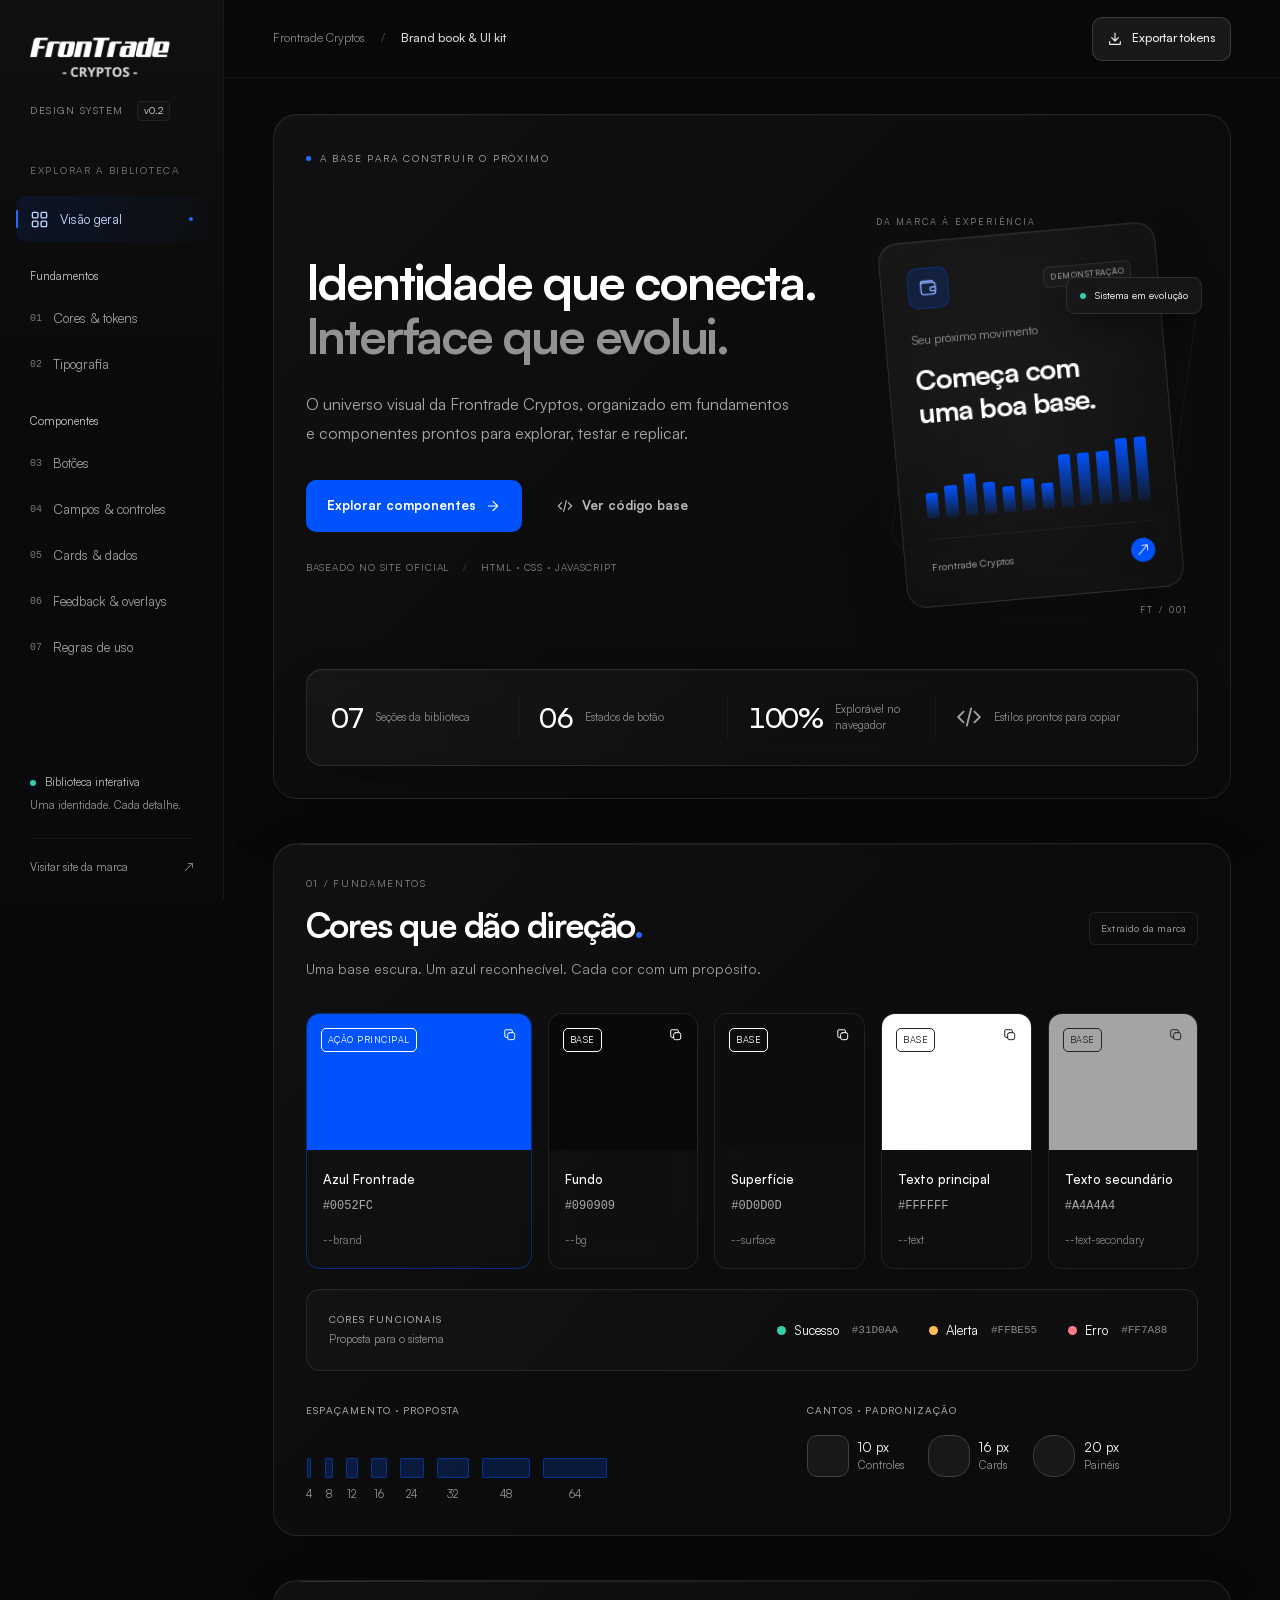
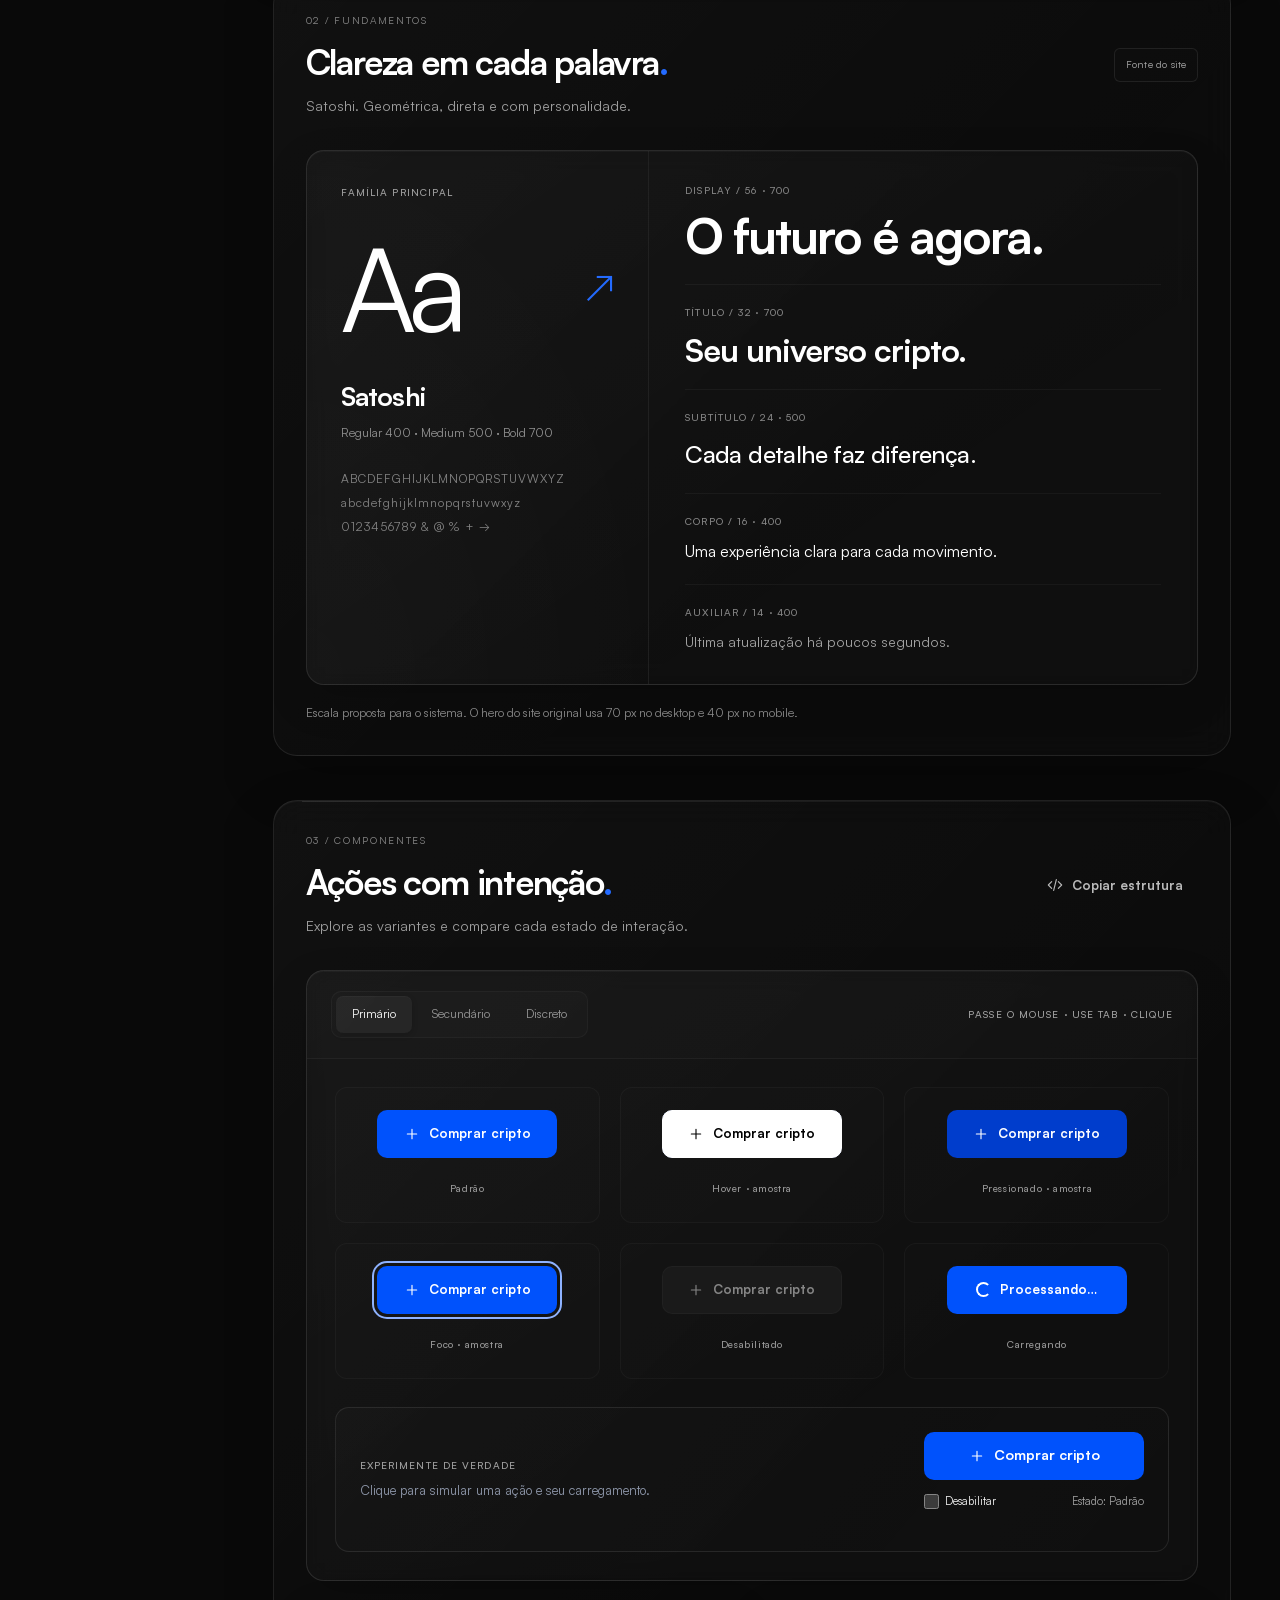
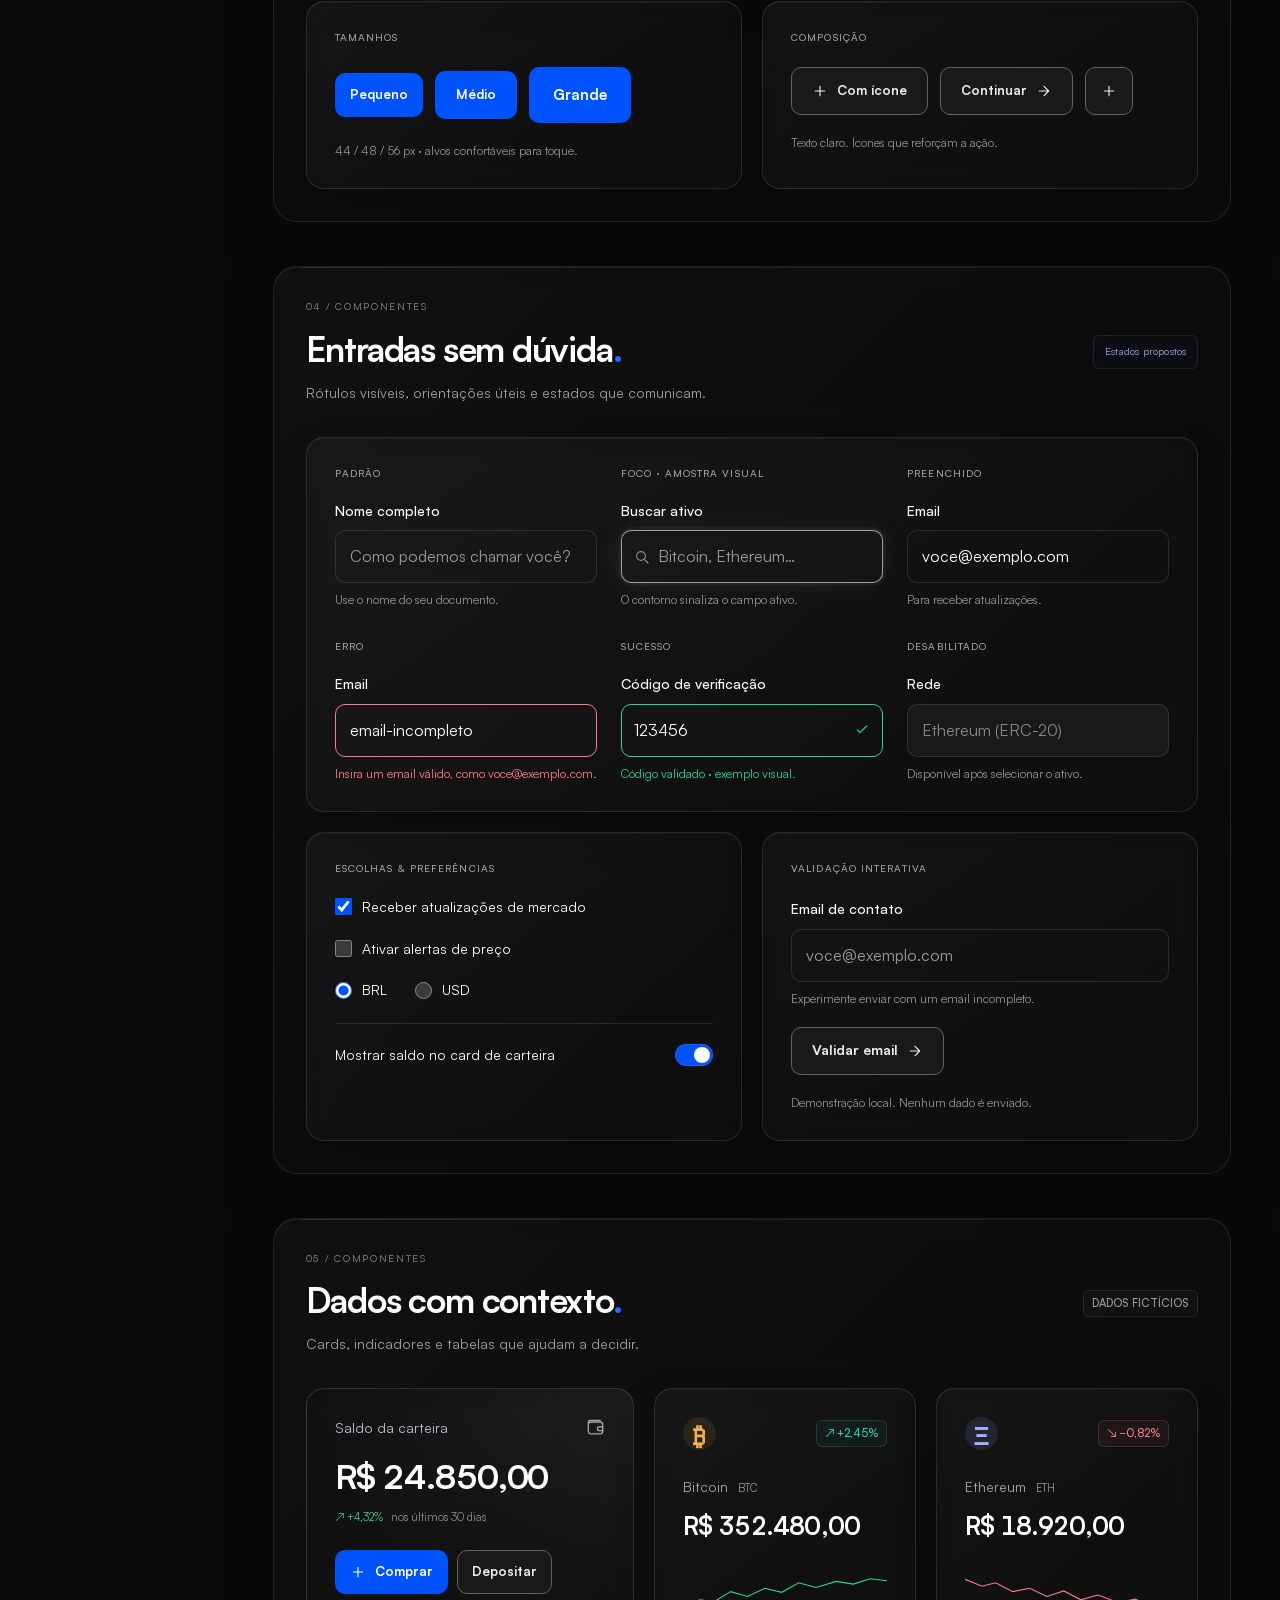
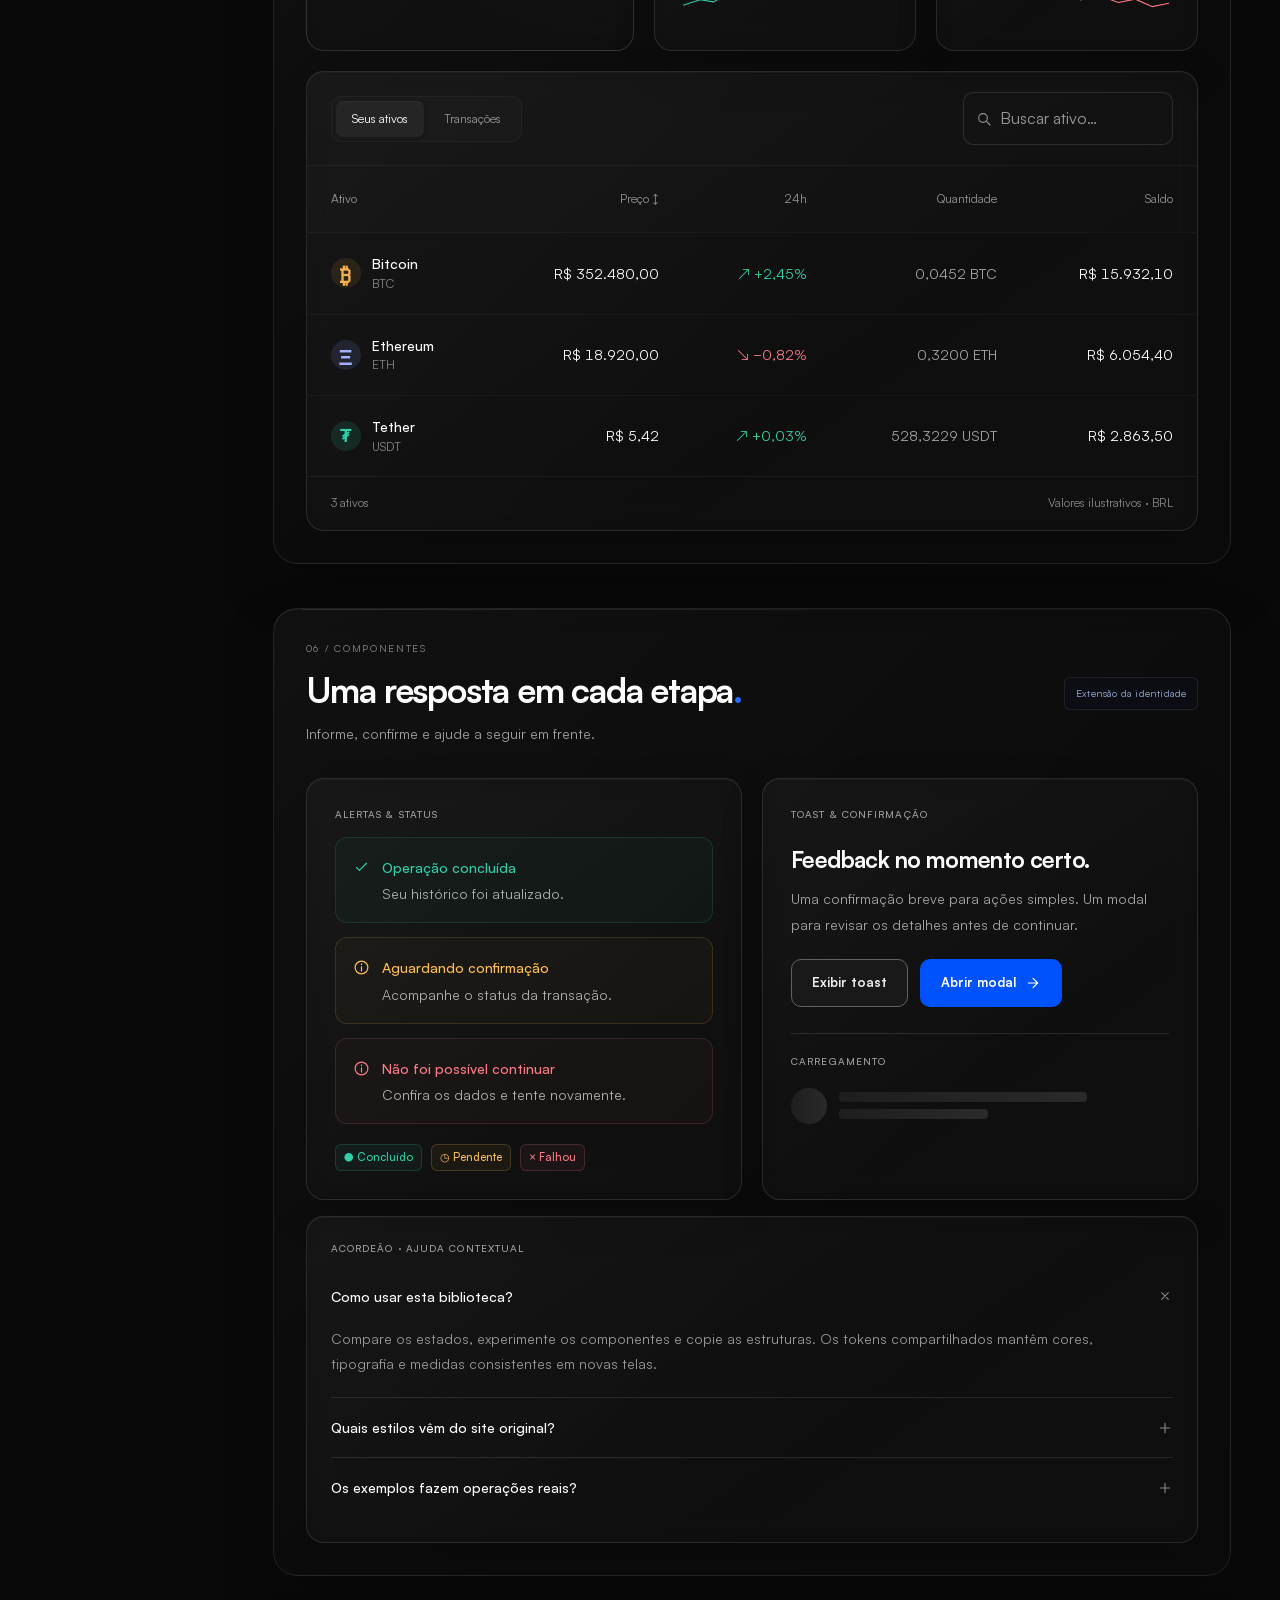
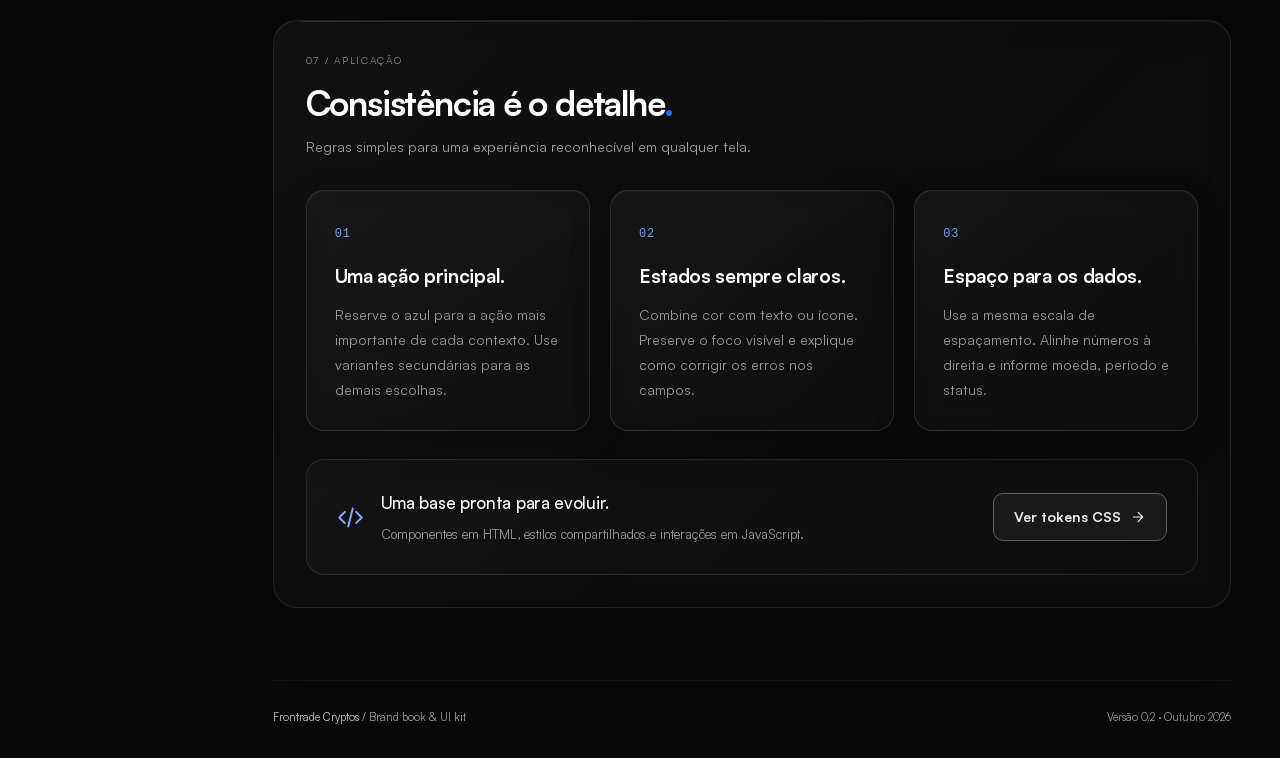
==== frontrade-brand-book.html @ 32979dd4 "Remove fullscreen atmospheric lights and particles overlay" ====
<!doctype html>
<html lang="pt-BR">
<head>
  <meta charset="UTF-8"><meta name="viewport" content="width=device-width, initial-scale=1">
  <meta name="theme-color" content="#090909">
  <link rel="icon" type="image/webp" href="[data-uri]">
  <title>Frontrade Cryptos — Brand book & UI kit</title>
  <style>@font-face{font-family:Satoshi;src:url('[data-uri]') format('woff2');font-weight:400;font-display:swap}
@font-face{font-family:Satoshi;src:url('[data-uri]') format('woff2');font-weight:500;font-display:swap}
@font-face{font-family:Satoshi;src:url('[data-uri]') format('woff2');font-weight:700;font-display:swap}
:root{color-scheme:dark;--brand:#0052fc;--brand-hover:#246bff;--brand-pressed:#003dcc;--bg:#090909;--surface:#0d0d0d;--surface-raised:#141414;--text:#fff;--text-secondary:#a4a4a4;--text-soft:#b2cbe2;--border:rgba(255,255,255,.1);--border-control:#626262;--space-1:4px;--space-2:8px;--space-3:12px;--space-4:16px;--space-6:24px;--space-8:32px;--space-12:48px;--space-16:64px;--success:#31d0aa;--warning:#ffbe55;--danger:#ff7a88;--focus:#8eb2ff;--radius-control:10px;--radius-card:16px;--radius-panel:20px;--font:'Satoshi',sans-serif}
*{box-sizing:border-box}html{scroll-behavior:auto;scroll-padding-top:94px}body{margin:0;background:var(--bg);color:var(--text);font:400 16px/1.55 var(--font);-webkit-font-smoothing:antialiased}button,input,select,textarea{font:inherit}button,a,input,summary{ -webkit-tap-highlight-color:transparent}button{cursor:pointer}a{color:inherit;text-decoration:none}button{color:inherit}button:disabled{cursor:not-allowed}button:focus-visible,a:focus-visible,summary:focus-visible{outline:2px solid var(--focus);outline-offset:4px}h1,h2,h3,p{margin:0}button,input{min-width:0}svg{flex-shrink:0}.icon{width:19px;height:19px;fill:none;stroke:currentColor;stroke-width:1.7;stroke-linecap:round;stroke-linejoin:round;vertical-align:middle}.sprite{position:absolute;width:0;height:0;overflow:hidden}.sr-only{position:absolute;width:1px;height:1px;padding:0;overflow:hidden;clip:rect(0,0,0,0);white-space:nowrap;border:0}.skip{position:fixed;top:8px;left:8px;transform:translateY(-160%);padding:12px;background:var(--brand);z-index:100}.skip:focus{transform:none}[hidden]{display:none!important}
.sidebar{width:244px;position:fixed;inset:0 auto 0 0;background:#0b0b0b;border-right:1px solid var(--border);padding:32px 20px 22px;display:flex;flex-direction:column;z-index:30}.brand{display:block;padding:0 12px}.brand img{width:148px;height:auto;display:block}.brand>span{display:flex;align-items:center;gap:13px;font-size:10px;letter-spacing:1.5px;color:var(--text-secondary);margin-top:24px}.version{letter-spacing:0;background:#202020;border:1px solid var(--border);border-radius:5px;padding:1px 6px;color:#d6d6d6}.nav-label{font-size:9px;letter-spacing:1.5px;color:#777;margin:44px 12px 16px}.nav-link{display:flex;align-items:center;gap:11px;min-height:44px;border-radius:8px;padding:11px 12px;color:#a9a9a9;font-size:13px;transition:background .2s,color .2s;position:relative}.nav-link:hover{background:#181818;color:#fff}.nav-link.active{background:#0052fc18;color:#87aaff}.nav-dot{margin-left:auto;height:5px;width:5px;border-radius:50%;background:var(--brand-hover)}.nav-link:not(.active) .nav-dot{display:none}.nav-group{margin:22px 12px 8px;color:#dedede;font-size:11px}.nav-number{font-size:10px;font-family:monospace;color:#777}.active .nav-number{color:#87aaff}.sidebar-bottom{margin-top:auto;padding:24px 12px 0;font-size:11px;color:#c3c3c3}.live-dot{display:inline-block;width:6px;height:6px;background:var(--brand-hover);border-radius:50%;box-shadow:0 0 12px #0052fc55;vertical-align:middle}.sidebar-bottom .live-dot{margin-right:6px;background:var(--success)}.sidebar-bottom p{font-size:11px;color:#777;margin-top:6px}.sidebar-bottom a{display:flex;justify-content:space-between;border-top:1px solid var(--border);padding-top:20px;margin-top:24px;color:#a4a4a4}.workspace{margin-left:244px}.topbar{height:74px;display:flex;align-items:center;justify-content:space-between;gap:16px;padding:0 46px;border-bottom:1px solid var(--border);background:#090909e8;backdrop-filter:blur(18px);position:sticky;top:0;z-index:20}.breadcrumb{display:flex;align-items:center;gap:15px;font-size:12px;white-space:nowrap}.breadcrumb>span:first-of-type{color:#888}.breadcrumb strong{font-weight:500}.slash{color:#484848}.mobile-menu{display:none!important}main{max-width:1460px;margin:0 auto;padding:0 46px}.eyebrow{font-size:10px;letter-spacing:1.8px;color:#bdc7da;display:flex;align-items:center;gap:9px}.overview{padding-top:48px}.hero-grid{display:grid;grid-template-columns:1.3fr 1fr;gap:22px;align-items:center;margin-top:28px}h1{font-size:clamp(35px,3.55vw,60px);letter-spacing:-2.1px;line-height:1.1;font-weight:700}h1>span{color:#787878}.hero-description{color:#a4a4a4;max-width:485px;margin-top:24px;font-size:15px;line-height:1.75}.hero-actions{display:flex;gap:10px;margin-top:28px;align-items:center;flex-wrap:wrap}.hero-meta{display:flex;gap:12px;font-size:8px;letter-spacing:1.4px;color:#777;margin-top:26px}.hero-meta .divider{color:#444}.hero-art{height:320px;position:relative;display:flex;align-items:center;justify-content:center;isolation:isolate;background:radial-gradient(ellipse at 50% 80%,#002eac28,transparent 70%);overflow:hidden}.art-grid{position:absolute;inset:10px;background-image:linear-gradient(#ffffff04 1px,transparent 1px),linear-gradient(90deg,#ffffff04 1px,transparent 1px);background-size:24px 24px;mask-image:radial-gradient(ellipse,#000,transparent 70%);z-index:-1}.art-caption{position:absolute;top:8px;left:24px;font-size:8px;letter-spacing:2px;color:#6d7484}.floating-chip{position:absolute;right:2px;top:43px;z-index:2;background:#151515;border:1px solid #383838;font-size:10px;padding:9px 12px;border-radius:7px;box-shadow:0 8px 24px #0005}.floating-chip .live-dot{background:var(--success);margin-right:6px}.hero-card{width:258px;transform:rotate(-6deg);border:1px solid #ffffff23;border-radius:18px;padding:23px;background:linear-gradient(150deg,#20232c,#101114 65%);box-shadow:0 15px 50px #0008}.card-top{display:flex;align-items:center;justify-content:space-between;margin-bottom:17px}.wallet-icon{background:#0052fc2c;color:#8aaaff;border:1px solid #0052fc55;border-radius:10px;padding:10px;display:flex}.hero-card>.muted{font-size:10px}.hero-card h2{font-size:25px;letter-spacing:-.8px;line-height:1.2;margin-top:9px}.hero-card .badge{font-size:7px;padding:3px 6px}.mini-chart{height:47px;display:flex;align-items:end;gap:6px;margin-top:20px}.mini-chart span{flex:1;height:40%;background:linear-gradient(var(--brand),#0052fc20);border-radius:2px 2px 0 0}.mini-chart span:nth-child(3n){height:65%}.mini-chart span:nth-child(2n){height:50%}.mini-chart span:nth-child(n+8){height:82%}.mini-chart span:nth-child(n+11){height:100%}.card-bottom{display:flex;align-items:center;justify-content:space-between;font-size:9px;margin-top:15px;border-top:1px solid var(--border);padding-top:12px;color:#a6a6a6}.circle-arrow{display:grid;place-items:center;width:24px;height:24px;background:#0052fc;border-radius:50%;color:#fff;font-size:14px}.art-index{position:absolute;bottom:8px;right:12px;letter-spacing:2px;font-size:8px;color:#66728e}.overview-strip{border-top:1px solid var(--border);border-bottom:1px solid var(--border);margin-top:44px;display:grid;grid-template-columns:1fr 1fr 1fr 1.15fr;padding:24px 0;gap:14px}.overview-strip>div{display:flex;align-items:center;gap:12px;border-right:1px solid var(--border)}.overview-strip>div:last-child{border:0}.overview-strip strong{font-size:24px;letter-spacing:-1px;font-weight:500}.overview-strip span{font-size:10px;color:#949494;max-width:110px}.overview-strip .icon{color:#848484;width:25px;height:25px}
.book-section{padding-top:68px}.section-head{display:flex;justify-content:space-between;align-items:center;gap:20px;margin-bottom:26px}.section-kicker{font-size:9px;letter-spacing:1.8px;color:#888;margin-bottom:10px}.section-head h2{font-size:29px;letter-spacing:-1px;line-height:1.2}.section-head h2>span{color:var(--brand-hover)}.section-head p{font-size:13px;color:var(--text-secondary);margin-top:10px}.source-badge{padding:6px 9px;border:1px solid var(--border);border-radius:6px;color:#aaa;font-size:9px;white-space:nowrap}.source-badge.proposed{color:#91a6d0;background:#0052fc08}.label{font-size:9px;letter-spacing:1.2px;font-weight:500;color:#949494;display:block}.label small{display:block;letter-spacing:0;font-size:10px;font-weight:400;color:#777;margin-top:4px}.palette{display:grid;grid-template-columns:1.4fr repeat(4,1fr);gap:12px}.color-card{padding:0;border:1px solid var(--border);border-radius:12px;overflow:hidden;background:var(--surface);text-align:left;transition:transform .2s,border-color .2s}.color-card:hover{transform:translateY(-3px);border-color:#ffffff40}.color-swatch{height:112px;background:var(--swatch);padding:12px;display:flex;align-items:start;justify-content:space-between;color:var(--swatch-text,#fff)}.color-swatch .icon{width:14px;height:14px;opacity:.6}.swatch-tag{font-size:8px;letter-spacing:1px;border:1px solid #ffffff30;padding:3px 6px;border-radius:4px}.color-info{padding:15px 13px}.color-info strong{display:block;font-size:12px;font-weight:500}.color-info code{display:block;font-size:10px;color:#aaa;margin-top:5px}.color-info small{font-size:8px;color:#777;display:block;margin-top:11px}.semantic-row{display:flex;align-items:center;justify-content:space-between;gap:15px;margin-top:18px;background:var(--surface);border:1px solid var(--border);border-radius:10px;padding:18px}.semantic-color{background:none;border:0;display:flex;align-items:center;gap:8px;font-size:11px;padding:8px}.semantic-color>span{width:9px;height:9px;border-radius:50%;background:var(--swatch)}.semantic-color code{color:#898989;font-size:9px;margin-left:5px}.token-details{margin-top:26px;display:grid;grid-template-columns:1.2fr 1fr;gap:30px}.spacing-list{display:flex;gap:13px;align-items:end;margin-top:16px;height:68px}.spacing-item{display:flex;flex-direction:column;gap:8px;align-items:center}.spacing-item i{display:block;width:var(--space);height:20px;background:#0052fc33;border:1px solid #0052fc77;border-radius:2px}.spacing-item span{font-size:9px;color:#888}.radius-list{display:flex;gap:24px;margin-top:16px}.radius-list>div{display:flex;align-items:center;gap:9px}.radius-list i{display:block;width:42px;height:42px;background:#181818;border:1px solid #404040}.radius-list span{font-size:11px}.radius-list small{display:block;font-size:9px;color:#888}.type-panel{border:1px solid var(--border);border-radius:var(--radius-card);display:grid;grid-template-columns:1fr 1.6fr;overflow:hidden;background:var(--surface)}.type-specimen{padding:30px;border-right:1px solid var(--border);background:radial-gradient(circle at 0% 100%,#0052fc12,transparent 80%)}.big-aa{font-size:108px;line-height:1.2;letter-spacing:-7px;display:flex;align-items:center;justify-content:space-between;margin:16px 0}.big-aa span{font-size:35px;font-weight:400;color:var(--brand-hover);letter-spacing:0}.type-specimen h3{font-size:22px}.type-specimen p{font-size:10px;color:#999;margin-top:5px}.alphabet{font-size:12px;color:#737373;letter-spacing:1px;line-height:1.9;margin-top:24px;overflow-wrap:anywhere}.type-scale{padding:26px 32px}.type-scale>div{padding:14px 0;border-bottom:1px solid var(--border)}.type-scale>div:first-child{padding-top:0}.type-scale>div:last-child{border:0;padding-bottom:0}.type-scale .label{font-size:8px;margin-bottom:6px}.display-example{font-size:clamp(30px,3.8vw,56px);font-weight:700;letter-spacing:-2px;line-height:1.15}.title-example{font-size:32px;font-weight:700;letter-spacing:-1px;line-height:1.2}.subtitle-example{font-size:24px;font-weight:500;letter-spacing:-.6px}.caption-example{font-size:14px}.section-note{font-size:10px;color:#909090;margin-top:14px;line-height:1.6}.panel{border:1px solid var(--border);border-radius:var(--radius-card);background:var(--surface);overflow:hidden}.panel-toolbar{padding:17px 22px;display:flex;justify-content:space-between;align-items:center;gap:16px;border-bottom:1px solid var(--border)}.tabs{display:flex;gap:4px;border-radius:8px;padding:4px;background:#181818;max-width:100%}.tabs button{background:transparent;border:0;border-radius:5px;padding:8px 14px;color:#999;font-size:11px;min-height:34px;transition:background .2s,color .2s;white-space:nowrap}.tabs button:hover{color:#fff}.tabs button[aria-selected=true]{background:#2b2b2b;color:#fff;box-shadow:0 1px 5px #0003}.toolbar-note{font-size:8px;letter-spacing:.8px}.state-grid{display:grid;grid-template-columns:repeat(3,1fr);padding:24px;gap:24px 14px}.state-cell{display:flex;flex-direction:column;align-items:center;gap:14px;padding:15px 8px;background:#101010;border:1px dashed #ffffff0d;border-radius:10px;min-width:0}.state-cell .label{font-size:8px;letter-spacing:1px;color:#858585}.state-cell .btn{width:min(100%,180px);font-size:12px;min-height:44px;padding:11px 14px}.btn{min-height:48px;padding:12px 20px;border:1px solid transparent;border-radius:var(--radius-control);font-weight:700;font-size:13px;display:inline-flex;align-items:center;justify-content:center;gap:9px;line-height:1.35;transition:background .18s,border-color .18s,box-shadow .18s;white-space:nowrap}.btn.primary{background:var(--brand);color:#fff}.btn.primary.state-hover{background:var(--brand-hover)}.btn.primary:active,.btn.primary.state-pressed{background:var(--brand-pressed)}.btn.secondary{background:#191919;border-color:#ffffff26;color:#ededed}.btn.secondary.state-hover{background:#262626;border-color:#ffffff40}.btn.secondary:active,.btn.secondary.state-pressed{background:#101010;border-color:#ffffff35}.btn.ghost{background:transparent;color:#bababa}.btn.ghost.state-hover{background:#ffffff08;color:#fff}.btn.ghost:active,.btn.ghost.state-pressed{background:#ffffff10;color:#fff}.btn.state-focus{outline:2px solid var(--focus);outline-offset:4px}.btn:disabled{background:#1a1a1a;color:#858585;border-color:#ffffff08;box-shadow:none}.btn.ghost:disabled{background:transparent}.btn[aria-busy=true]{cursor:wait}.btn.small{min-height:44px;font-size:11px;padding:10px 14px}.btn.large{min-height:56px;padding:16px 23px;font-size:14px}.btn.icon-only{width:48px;padding:12px}.btn .icon{width:16px;height:16px}.spinner{width:15px;height:15px;border:2px solid currentColor;border-right-color:transparent;border-radius:50%;animation:spin .8s linear infinite}.playground{display:flex;align-items:center;justify-content:space-between;gap:20px;margin:0 24px 24px;padding:22px;border:1px solid #0052fc35;border-radius:12px;background:linear-gradient(100deg,#0052fc0e,transparent)}.playground p{font-size:11px;color:#8e97aa;margin-top:6px}.button-extras{display:grid;grid-template-columns:1fr 1fr;gap:16px;margin-top:16px}.inset{padding:24px}.sample-row{display:flex;align-items:center;gap:12px;flex-wrap:wrap;margin-top:22px}.sample-row .btn{font-size:12px}.muted{color:var(--text-secondary)}.field-grid{display:grid;grid-template-columns:repeat(3,1fr);gap:28px 22px}.field{min-width:0}.field label{display:block;font-weight:500;font-size:12px;margin-bottom:9px}.state-label{font-size:8px;margin-bottom:16px}.field input,.input-wrap{width:100%;border:1px solid #ffffff1c;border-radius:var(--radius-control);background:#111;color:#fff;transition:border-color .2s,box-shadow .2s}.field input,.table-search input{font-size:12px;padding:13px 14px;min-height:48px;outline:0}.field input::placeholder,.table-search input::placeholder{color:#777}.field input:focus,.input-wrap:focus-within{border-color:var(--brand-hover);box-shadow:0 0 0 3px #0052fc25}.field small{display:block;font-size:10px;color:#999;margin-top:8px;line-height:1.5}.field input:disabled{background:#191919;color:#888;cursor:not-allowed}.input-wrap{display:flex;align-items:center;padding:0 12px;gap:8px}.input-wrap input{border:0;background:transparent;width:100%;padding-left:0;padding-right:0;box-shadow:none!important;color:#fff;outline:0}.input-wrap .icon{width:16px;height:16px;color:#929292}.focus-sample{border-color:var(--brand-hover);box-shadow:0 0 0 3px #0052fc25}.field.error input{border-color:var(--danger)}.field.error small{color:var(--danger)}.field.success .input-wrap{border-color:#31d0aa77}.field.success small,.field.success .icon{color:var(--success)}.controls-grid{display:grid;grid-template-columns:1fr 1fr;gap:16px;margin-top:16px}.check-label{display:flex;align-items:center;gap:10px;font-size:12px;margin-top:20px;cursor:pointer}.check-label input{accent-color:var(--brand);width:17px;height:17px;margin:0}.radio-row{display:flex;gap:28px}.switch-row{display:flex;align-items:center;justify-content:space-between;gap:20px;border-top:1px solid var(--border);padding-top:20px;margin-top:22px;font-size:12px}.switch-row label{cursor:pointer}.switch{appearance:none;width:38px;height:22px;border-radius:30px;background:#383838;border:1px solid #ffffff17;position:relative;cursor:pointer;transition:background .2s;margin:0;flex-shrink:0}.switch:after{content:'';width:16px;height:16px;border-radius:50%;background:white;position:absolute;top:2px;left:2px;transition:transform .2s}.switch:checked{background:var(--brand)}.switch:checked:after{transform:translateX(16px)}input:focus-visible{outline:2px solid var(--focus);outline-offset:3px}.controls-grid form .field{margin:22px 0 19px}.portfolio-grid{display:grid;grid-template-columns:1.25fr 1fr 1fr;gap:16px}.balance-card,.market-card{padding:24px}.balance-card{background:radial-gradient(ellipse at 0% 0%,#0052fc22,transparent 70%),var(--surface)}.balance-card .card-top{font-size:12px;color:#b8c0d0}.balance-card h3{font-size:29px;letter-spacing:-1px;line-height:1.2;font-variant-numeric:tabular-nums}.trend{font-size:10px;display:block;margin-top:12px}.trend>span{color:#929292;margin-left:5px;font-size:9px}.positive{color:var(--success)}.negative{color:var(--danger)}.card-actions{display:flex;gap:9px;margin-top:24px}.market-card>.muted{font-size:12px}.ticker{font-size:9px;color:#777;margin-left:6px}.market-card h3{font-size:22px;letter-spacing:-.5px;font-variant-numeric:tabular-nums;margin-top:8px}.coin{display:grid;place-items:center;width:33px;height:33px;border-radius:50%;font-size:25px;font-weight:700}.bitcoin{background:#ffb54718;color:#f9b154}.ethereum{background:#8c9efc1f;color:#a4b0ff}.usdt{background:#31d0aa20;color:var(--success);font-size:19px}.sparkline{width:100%;height:40px;margin-top:18px;fill:none;stroke:var(--success);stroke-width:2}.negative-line{stroke:var(--danger)}.badge{font-size:9px;font-weight:500;display:inline-flex;align-items:center;gap:5px;padding:4px 8px;border-radius:6px;border:1px solid;white-space:nowrap}.badge.neutral{background:#ffffff06;color:#9e9e9e;border-color:#ffffff17}.badge.positive{background:#31d0aa0d;border-color:#31d0aa30}.badge.negative{background:#ff7a880d;border-color:#ff7a8830}.badge.warning{background:#ffbe550d;border-color:#ffbe5530;color:var(--warning)}.table-panel{margin-top:16px}.table-search{max-width:210px;background:#161616}.table-search input{min-height:38px;font-size:11px;border:0}.table-toolbar{padding:16px 22px}.table-scroll{overflow-x:auto}table{width:100%;border-collapse:collapse;white-space:nowrap;font-size:12px}th{text-align:left;color:#909090;font-size:10px;font-weight:400;background:#121212;padding:14px 24px}th:last-child,td:last-child{text-align:right}td{padding:17px 24px;border-top:1px solid var(--border);font-variant-numeric:tabular-nums}td.number,th.number{text-align:right}.asset-name{display:flex;align-items:center;gap:11px}.asset-name .coin{width:30px;height:30px;font-size:22px}.asset-name strong{font-weight:500;font-size:12px;display:block}.asset-name small{display:block;color:#888;font-size:10px}.asset-name .usdt{font-size:17px}.sort-btn{border:0;background:transparent;font:inherit;color:inherit;padding:0;min-height:28px}.sort-btn:hover{color:#fff}.table-footer{padding:14px 24px;border-top:1px solid var(--border);display:flex;justify-content:space-between;gap:16px;font-size:9px;color:#888}.empty-state{text-align:center;padding:40px}.empty-state>.icon{color:#777;width:30px;height:30px}.empty-state h3{font-size:17px;margin-top:12px}.empty-state p{color:#999;font-size:12px;margin:7px 0 18px}.feedback-grid{display:grid;grid-template-columns:1fr 1fr;gap:16px}.alert{display:flex;align-items:start;gap:12px;border:1px solid;border-radius:10px;padding:15px;margin-top:14px}.alert .icon{width:17px;height:17px;margin-top:2px}.alert strong{font-size:11px;font-weight:500}.alert p{font-size:10px;color:#b0b0b0;margin-top:4px}.alert.success{color:var(--success);border-color:#31d0aa25;background:#31d0aa08}.alert.warning{color:var(--warning);border-color:#ffbe5525;background:#ffbe5508}.alert.danger{color:var(--danger);border-color:#ff7a8825;background:#ff7a8808}.badge-row{display:flex;gap:9px;flex-wrap:wrap;margin-top:20px}.component-title{font-size:23px;letter-spacing:-.6px;line-height:1.3;margin-top:22px}.component-copy{font-size:12px;margin-top:12px;line-height:1.8}.skeleton-example{border-top:1px solid var(--border);margin-top:26px;padding-top:20px}.skeleton-row{display:flex;gap:12px;align-items:center;margin-top:16px}.skeleton-row>div:last-child{flex:1}.skeleton{background:linear-gradient(90deg,#1e1e1e,#2a2a2a,#1e1e1e);background-size:200% 100%;animation:shimmer 2s linear infinite;border-radius:4px}.skeleton.circle{height:36px;width:36px;border-radius:50%}.skeleton.line{height:10px;width:75%;margin:7px 0}.skeleton.line.short{width:45%}.accordion-panel{padding:24px;margin-top:16px}.accordion-panel>.label{margin-bottom:10px}details{border-bottom:1px solid var(--border)}details:last-child{border:0}summary{display:flex;justify-content:space-between;align-items:center;gap:15px;cursor:pointer;list-style:none;font-size:13px;font-weight:500;padding:19px 0}summary::-webkit-details-marker{display:none}summary .icon{width:16px;height:16px;color:#888;transition:transform .2s}details[open] summary .icon{transform:rotate(45deg)}details p{font-size:12px;color:#999;line-height:1.8;max-width:780px;padding-bottom:20px}.rules-grid{display:grid;grid-template-columns:repeat(3,1fr);gap:16px}.rule-number{font-family:monospace;font-size:11px;color:#82a5ff}.rules-grid h3{font-size:17px;letter-spacing:-.3px;margin-top:17px}.rules-grid p{font-size:12px;color:#999;line-height:1.8;margin-top:10px}.closing{margin-top:26px;border:1px solid #0052fc30;background:linear-gradient(105deg,#0052fc0e,transparent);padding:24px;display:flex;justify-content:space-between;align-items:center;gap:20px;border-radius:12px}.closing>div{display:flex;align-items:center;gap:17px}.closing>div>.icon{color:#8eacff;width:27px;height:27px}.closing strong{font-size:14px;font-weight:500}.closing p{font-size:11px;color:#939bac;margin-top:5px}footer{margin-top:65px;padding:25px 0 30px;border-top:1px solid var(--border);font-size:10px;display:flex;justify-content:space-between;gap:15px;color:#777}footer>span:first-child{color:#ccc}.icon-btn{border:0;background:transparent;display:inline-flex;align-items:center;justify-content:center;width:36px;height:36px;border-radius:8px;color:#999;flex-shrink:0}.icon-btn:hover{background:#ffffff0a;color:#fff}.toast{position:fixed;bottom:26px;right:26px;display:flex;gap:13px;align-items:center;background:#202020;border:1px solid #ffffff26;border-radius:12px;padding:10px 12px 10px 17px;z-index:100;box-shadow:0 10px 35px #0007;max-width:calc(100% - 40px);font-size:12px}.toast-icon{color:var(--success)}dialog{color:var(--text);background:#101010;border:1px solid #ffffff26;border-radius:20px;padding:30px;box-shadow:0 25px 120px #0009;max-height:calc(100dvh - 40px);overflow-y:auto;width:min(480px,calc(100% - 32px))}dialog::backdrop{background:#000b;backdrop-filter:blur(5px)}.modal-header{display:flex;justify-content:space-between;align-items:center;gap:20px}.modal-icon{display:inline-flex;background:#0052fc20;border:1px solid #0052fc40;border-radius:14px;padding:14px;color:#7ca4ff;margin-top:17px}.modal-icon .icon{height:26px;width:26px}.modal h2{font-size:27px;letter-spacing:-1px;margin-top:17px}.modal>.muted{font-size:13px;margin-top:8px}.trade-summary{margin-top:24px;border:1px solid var(--border);border-radius:12px;padding:7px 18px}.trade-summary>div{display:flex;justify-content:space-between;gap:16px;font-size:12px;padding:12px 0}.trade-summary span{color:#999}.trade-summary strong{font-weight:500}.trade-summary>div:last-child{border-top:1px solid var(--border);margin-top:5px}.demo-note{display:flex;align-items:center;gap:7px;font-size:10px;color:#aaa;margin-top:18px}.demo-note .icon{height:14px;width:14px}.modal-actions{display:flex;gap:12px;justify-content:flex-end;margin-top:26px;flex-wrap:wrap}.code-dialog{width:min(780px,calc(100% - 32px))}.code-dialog h2{font-size:24px;margin-top:8px}.code-dialog>p{font-size:12px;margin-top:16px}.code-dialog pre{background:#090909;border:1px solid var(--border);border-radius:12px;padding:20px;max-height:50vh;overflow:auto;margin:20px 0 0;font:11px/1.9 monospace;color:#aac0eb;tab-size:2;white-space:pre-wrap;overflow-wrap:anywhere}.copied{color:var(--success)!important}
@keyframes spin{to{transform:rotate(360deg)}}@keyframes shimmer{to{background-position:-200% 0}}@media(min-width:1600px){.hero-grid{gap:50px}.hero-art{height:370px}.hero-card{width:290px}.state-grid{grid-template-columns:repeat(6,1fr);gap:12px}.state-cell .btn{font-size:11px;padding:11px 10px}}
@media(max-width:1200px){.sidebar{width:218px;padding-left:14px;padding-right:14px}.workspace{margin-left:218px}main{padding:0 30px}.topbar{padding:0 30px}.hero-grid{grid-template-columns:1.35fr 1fr;gap:4px}.hero-art{height:305px}.hero-card{width:220px;padding:20px}.floating-chip{font-size:8px;right:0}.hero-actions .btn{font-size:11px;padding:12px 14px}.hero-meta{font-size:7px;gap:8px}.portfolio-grid{grid-template-columns:1.15fr 1fr 1fr}.balance-card,.market-card{padding:20px}.balance-card h3{font-size:25px}.market-card h3{font-size:19px}.semantic-color{gap:6px;padding:5px}.semantic-color code{display:none}.field-grid{grid-template-columns:repeat(2,1fr)}.radius-list{gap:15px}.radius-list>div{flex-direction:column;align-items:start;gap:7px}.button-extras .sample-row{gap:8px}.button-extras .btn{padding:10px 12px;font-size:11px}}
@media(max-width:1000px){.hero-grid{grid-template-columns:1fr}.hero-art{display:none}h1{font-size:48px}.overview-strip{grid-template-columns:repeat(4,1fr)}.overview-strip>div{flex-direction:column;align-items:start;gap:5px}.palette{gap:8px}.color-swatch{height:90px;padding:8px}.color-info{padding:12px 9px}.swatch-tag{font-size:6px}.color-info strong{font-size:10px}.semantic-row{padding:14px;gap:5px}.token-details{gap:18px}.spacing-list{gap:8px}.type-specimen{padding:24px}.type-scale{padding:24px}.big-aa{font-size:90px}.portfolio-grid{grid-template-columns:1fr 1fr}.balance-card{grid-column:1/-1}.balance-card .card-actions{margin-top:18px}.balance-card h3{font-size:32px}.table-toolbar{flex-wrap:wrap}.toolbar-note{display:none}.feedback-grid{grid-template-columns:1fr 1fr}.sample-row{gap:8px}.rules-grid{gap:12px}.rules-grid .inset{padding:20px}.rules-grid h3{font-size:15px}.closing p{max-width:260px}.closing .btn{font-size:11px;padding:12px}}
@media(max-width:760px){html{scroll-padding-top:88px}.sidebar{transform:translateX(-100%);transition:transform .2s;width:240px;top:66px;box-shadow:10px 0 40px #0007;padding-top:22px}.sidebar.open{transform:translateX(0)}.sidebar .brand img{width:125px}.sidebar .brand>span{margin-top:16px}.sidebar .nav-label{margin-top:26px}.workspace{margin-left:0}.topbar{height:66px;padding:0 20px}.mobile-menu{display:inline-flex!important}.breadcrumb{gap:8px;font-size:10px}.breadcrumb>span:first-of-type,.breadcrumb .slash{display:none}.topbar>.btn{font-size:10px;padding:9px 11px;min-height:38px}.topbar>.btn .icon{width:14px;height:14px}main{padding:0 22px}.overview{padding-top:35px}.eyebrow{font-size:8px;letter-spacing:1.3px}h1{font-size:clamp(36px,7vw,48px);letter-spacing:-1.5px}.hero-description{font-size:14px}.hero-grid{margin-top:22px}.hero-meta{font-size:7px;margin-top:24px}.overview-strip{margin-top:32px;padding:20px 0;gap:10px}.overview-strip strong{font-size:22px}.overview-strip span{font-size:9px}.overview-strip .icon{height:22px;width:22px}.book-section{padding-top:48px}.section-head{gap:10px;align-items:start}.section-head h2{font-size:25px}.section-head p{font-size:12px}.section-head>.source-badge,.section-head>.badge{display:none}.section-head>.btn{font-size:0;padding:10px;min-height:36px;gap:0}.section-head>.btn .icon{width:18px;height:18px}.palette{grid-template-columns:repeat(2,1fr);gap:12px}.palette>.color-card:first-child{grid-column:1/-1}.palette>.color-card:first-child .color-swatch{height:105px}.color-swatch{height:85px;padding:12px}.swatch-tag{font-size:8px}.color-info{padding:14px}.color-info strong{font-size:12px}.color-info code{font-size:11px}.color-info small{font-size:9px}.semantic-row{flex-wrap:wrap;gap:8px}.semantic-row>.label{width:100%;margin-bottom:6px}.semantic-row>.label small{display:inline;margin-left:8px}.semantic-color{font-size:11px}.semantic-color code{display:inline;font-size:9px}.token-details{grid-template-columns:1fr;gap:25px}.spacing-list{gap:14px}.radius-list{gap:24px}.radius-list>div{flex-direction:row;align-items:center}.type-panel{grid-template-columns:1fr}.type-specimen{border-right:0;border-bottom:1px solid var(--border);padding:25px}.big-aa{margin:4px 0;font-size:92px;max-width:280px}.alphabet{margin-top:18px;font-size:11px}.display-example{font-size:38px}.title-example{font-size:28px}.subtitle-example{font-size:22px}.panel-toolbar{padding:14px}.tabs button{padding:8px 12px;font-size:11px}.state-grid{grid-template-columns:repeat(2,1fr);padding:18px;gap:20px 12px}.state-cell{padding:15px 6px}.state-cell .btn{font-size:11px;padding:11px 9px}.state-cell .label{font-size:7px}.playground{margin:0 18px 18px;padding:18px;flex-direction:column;align-items:start;gap:16px}.playground .btn{width:100%}.button-extras,.controls-grid,.feedback-grid{grid-template-columns:1fr}.inset{padding:22px}.field-grid{gap:26px 16px}.field input{font-size:12px}.field small{font-size:9px}.field label{font-size:11px}.field-grid .input-wrap{padding:0 9px;gap:6px}.field-grid .input-wrap input{padding-right:0;padding-left:0}.state-label{font-size:7px}.portfolio-grid{gap:12px}.market-card{padding:17px}.market-card h3{font-size:19px}.market-card .badge{font-size:8px;padding:3px 6px}.table-toolbar{gap:12px}.table-search{max-width:none;width:100%}th,td{padding:14px 18px}.table-footer{padding:14px 18px}.rules-grid{grid-template-columns:1fr}.rules-grid .inset{padding:23px}.rules-grid h3{font-size:18px}.closing{flex-direction:column;align-items:start;padding:22px}.closing p{max-width:none}.closing .btn{width:100%}footer{margin-top:44px;flex-direction:column;gap:6px}.toast{right:20px;bottom:20px;font-size:11px}.modal-actions .btn{font-size:12px}dialog{padding:24px}.modal h2{font-size:25px}}
@media(max-width:400px){main{padding:0 18px}.topbar{padding:0 12px}.breadcrumb{gap:5px}.hero-actions{gap:4px}.hero-actions .btn{padding:11px 12px;font-size:11px}.hero-meta{font-size:6px;letter-spacing:1px}.semantic-color code{display:none}.spacing-list{gap:10px}.field-grid{grid-template-columns:1fr}.market-card h3{font-size:17px}.market-card .card-top{gap:8px}.market-card .badge{font-size:7px}.market-card .coin{height:28px;width:28px;font-size:22px}.radius-list{gap:17px}.state-grid{padding:15px;gap:20px 10px}.modal-actions{gap:8px}.modal-actions .btn{flex:1;padding:12px 10px;font-size:11px}.type-scale{padding:22px}}
@media(prefers-reduced-motion:reduce){html{scroll-behavior:auto}*,*:before,*:after{animation:none!important;transition:none!important}.skeleton{background:#252525}}

/* Refinements v0.2: readable annotations and consistent control states. */
.hero-grid > *, .token-details > *, .controls-grid > *, .feedback-grid > *,
.portfolio-grid > *, .button-extras > *, .rules-grid > * { min-width: 0; }
.sidebar { overflow-y: auto; overscroll-behavior: contain; }
.brand, .sidebar-bottom { flex-shrink: 0; }
.nav-label, .nav-number, .sidebar-bottom p { color: #999; }
.nav-link { font-size: 14px; }
.nav-label, .nav-number, .brand > span, .hero-meta, .section-kicker,
.label, .label small, .state-cell .label, .type-scale .label, .state-label {
  font-size: 11px;
}
.label, .section-kicker { letter-spacing: 1px; }
.label small { color: #999; }
.book-section { padding-top: 0; margin-top: 68px; }
.hero-meta { letter-spacing: .8px; flex-wrap: wrap; color: #999; }
.hero-description { font-size: 16px; }
.hero-art { height: 390px; padding: 36px 20px; }
.art-caption, .art-index { color: #8d9bb8; font-size: 10px; }
.art-caption { top: 4px; }
.floating-chip { font-size: 11px; top: 52px; }
.hero-card > .muted { font-size: 12px; }
.hero-card .badge { font-size: 9px; }
.card-bottom { font-size: 11px; }
.overview-strip span { font-size: 12px; max-width: 145px; }
.overview-strip { gap: 20px; }
.section-head p { font-size: 14px; }
.source-badge, .swatch-tag { font-size: 11px; }
.swatch-tag { border-color: currentColor; letter-spacing: .5px; }
.color-info strong { font-size: 14px; }
.color-info code, .color-info small { font-size: 12px; }
.color-info small { color: #999; overflow-wrap: anywhere; }
.color-swatch .icon { opacity: 1; }
.semantic-row { flex-wrap: wrap; }
.semantic-row > .label { flex: 1 0 155px; }
.semantic-color { min-height: 44px; font-size: 13px; }
.semantic-color code { font-size: 11px; }
.spacing-item span, .radius-list small { font-size: 11px; color: #999; }
.spacing-list { flex-wrap: wrap; height: auto; min-height: 68px; row-gap: 16px; }
.radius-list span { font-size: 13px; }
.type-specimen p { font-size: 12px; }
.alphabet { color: #999; font-size: 13px; }
.section-note { font-size: 12px; }
.toolbar-note { font-size: 10px; }
.state-grid { grid-template-columns: repeat(3, minmax(0, 1fr)); }
.state-cell .btn { font-size: 13px; min-height: 48px; }
.state-cell .label { min-height: 34px; text-align: center; display: grid; place-items: center; letter-spacing: .6px; }
.btn {
  font-size: 14px;
  background-image: linear-gradient(135deg, #fff calc(100% - 40px), transparent calc(100% - 40px)), linear-gradient(135deg, transparent 40px, #fff 40px);
  background-position: left center, right center;
  background-repeat: no-repeat;
  background-size: 0% 100%, 0% 100%;
  transition: background-size .52s cubic-bezier(.22, 1, .36, 1), color .39s ease, border-color .39s ease, box-shadow .18s;
}
/* 45-degree right-leaning fronts; overlap fully behind labels and icons. */
.btn.primary, .btn.secondary, .btn.ghost,
.btn.primary.state-hover, .btn.secondary.state-hover, .btn.ghost.state-hover {
  background-image: linear-gradient(135deg, #fff calc(100% - 40px), transparent calc(100% - 40px)), linear-gradient(135deg, transparent 40px, #fff 40px);
  background-position: left center, right center;
  background-repeat: no-repeat;
  background-size: 0% 100%, 0% 100%;
}
.btn.state-hover:not(:disabled):not([aria-disabled="true"]):not([aria-busy="true"]):not(.state-pressed):not(:active) {
  background-size: calc(50% + 64px) 100%, calc(50% + 64px) 100%;
  color: #000;
  border-color: #fff;
}
.btn.small, .sample-row .btn, .button-extras .btn { font-size: 13px; }
.btn.large { font-size: 15px; }
.btn.secondary { border-color: var(--border-control); }
.btn:focus-visible, .btn.state-focus { outline: 2px solid var(--focus); outline-offset: 3px; }
@media (hover: hover) and (pointer: fine) {
  .btn:hover:not(:disabled):not([aria-disabled="true"]):not([aria-busy="true"]):not(.state-pressed):not(:active) {
    background-size: calc(50% + 64px) 100%, calc(50% + 64px) 100%;
    color: #000;
    border-color: #fff;
  }
}
/* Pressed, disabled and busy states take precedence over hover. */
.btn.primary:active, .btn.primary.state-pressed { background: var(--brand-pressed); color: #fff; }
.btn.secondary:active, .btn.secondary.state-pressed { background: #101010; border-color: #888; color: #ededed; }
.btn.ghost:active, .btn.ghost.state-pressed { background: #ffffff10; color: #fff; }
.btn.secondary.state-hover { border-color: #888; }
.btn:disabled, .btn:disabled:hover, .btn:disabled:active {
  background: #1a1a1a; color: #858585; border-color: #ffffff08; box-shadow: none; cursor: not-allowed;
}
.btn.ghost:disabled, .btn.ghost:disabled:hover, .btn.ghost:disabled:active { background: transparent; color: #858585; }
.btn.primary[aria-busy="true"] { background: var(--brand); color: #fff; }
.btn.secondary[aria-busy="true"] { background: #191919; border-color: var(--border-control); }
.btn.ghost[aria-busy="true"] { background: transparent; color: #bababa; }
.playground { align-items: center; }
.playground p { font-size: 13px; max-width: 360px; }
.playground-actions { flex-shrink: 0; width: 220px; }
.playground-actions > .btn { width: 100%; }
.live-controls { display: flex; gap: 10px; justify-content: space-between; align-items: flex-start; min-height: 34px; margin-top: 13px; }
.live-controls .check-label { font-size: 11px; margin: 0; gap: 6px; }
.live-controls .check-label input { width: 15px; height: 15px; }
#live-button-state { font-size: 11px; color: #aaa; text-align: right; }
.field-grid .field { display: flex; flex-direction: column; }
.field-grid .state-label { min-height: 18px; }
.field label { font-size: 14px; }
.field small { font-size: 12px; }
.field input, .table-search input { font-size: 16px; min-height: 48px; }
.field input, .input-wrap { border-color: var(--border-control); }
.field input::placeholder, .table-search input::placeholder { color: #999; }
/* A wrapped input delegates all focus styling to its outer control. */
.field input:focus-visible, .input-wrap input:focus-visible { outline: none; }
.field > input:focus, .input-wrap:focus-within, .focus-sample {
  border-color: var(--focus); box-shadow: 0 0 0 3px #8eb2ff30;
}
.input-wrap input, .input-wrap input:focus {
  border: 0; border-radius: 0; background: transparent; outline: none; box-shadow: none;
}
.field-grid .input-wrap { min-height: 48px; }
.field-grid .input-wrap input { padding: 13px 0; }
.field.error > input { border-color: var(--danger); }
.field.error > input:focus { box-shadow: 0 0 0 3px #ff7a8830; }
.field.success .input-wrap { border-color: var(--success); }
.field.success .input-wrap:focus-within { box-shadow: 0 0 0 3px #31d0aa30; }
.check-label, .switch-row { font-size: 14px; }
.table-search input { font-size: 16px; }
.balance-card .card-top, .market-card > .muted { font-size: 14px; }
.trend, .trend > span, .ticker, .badge { font-size: 11px; }
.ticker { color: #999; }
.market-card .badge { font-size: 11px; }
.table-scroll:focus-visible { outline: 2px solid var(--focus); outline-offset: -3px; }
table { font-size: 14px; }
th, .asset-name small, .table-footer { font-size: 12px; }
.asset-name strong { font-size: 14px; }
.sort-btn { min-height: 32px; }
.alert strong { font-size: 14px; }
.alert p, .component-copy, details p, .rules-grid p { font-size: 14px; }
.alert .icon { margin-top: 4px; }
summary { font-size: 14px; }
.closing p, .demo-note { font-size: 12px; }
footer { font-size: 12px; color: #999; }
.icon-btn { width: 44px; height: 44px; }
.toast { font-size: 14px; }
dialog .toast { position: static; max-width: none; margin-top: 20px; box-shadow: none; }
.trade-summary > div, .modal > .muted, .code-dialog > p { font-size: 14px; }
.code-dialog pre { font-size: 13px; }
.code-dialog pre:focus-visible { outline: 2px solid var(--focus); outline-offset: -3px; }
main:focus, main > section:focus { outline: none; }
@media (max-width: 1200px) {
  .hero-actions .btn { font-size: 13px; }
  .hero-meta { font-size: 11px; }
  .overview-strip > div { flex-direction: column; align-items: flex-start; gap: 5px; }
  .palette { grid-template-columns: repeat(3, minmax(0, 1fr)); gap: 12px; }
  .palette > .color-card:first-child { grid-column: span 2; }
  .color-info { padding: 15px; }
  .color-swatch { height: 100px; padding: 12px; }
  .portfolio-grid { grid-template-columns: repeat(2, minmax(0, 1fr)); }
  .balance-card { grid-column: 1 / -1; }
  .market-card h3 { font-size: 25px; }
  .semantic-row > .label { flex-basis: 100%; }
}
@media (max-width: 1000px) {
  .button-extras { grid-template-columns: 1fr; }
  .playground { flex-wrap: wrap; }
  .type-panel { grid-template-columns: 1fr; }
  .type-specimen { border-right: 0; border-bottom: 1px solid var(--border); }
  .feedback-grid { grid-template-columns: 1fr; }
  .rules-grid { grid-template-columns: 1fr; }
}
@media (max-width: 760px) {
  .book-section { margin-top: 48px; }
  .topbar > .btn { font-size: 12px; min-height: 44px; }
  .breadcrumb { font-size: 12px; }
  .eyebrow { font-size: 10px; letter-spacing: 1px; }
  .hero-description { font-size: 16px; }
  .hero-actions .btn { font-size: 13px; padding: 12px 14px; }
  .hero-meta { font-size: 10px; }
  .overview-strip { grid-template-columns: repeat(2, minmax(0, 1fr)); gap: 22px 18px; }
  .overview-strip > div:nth-child(2) { border: 0; }
  .overview-strip span { font-size: 12px; }
  .section-head { flex-wrap: wrap; }
  .section-head > div { flex: 1 1 230px; }
  .section-head > .source-badge, .section-head > .badge { display: inline-flex; }
  .section-head > .btn { min-height: 44px; min-width: 44px; font-size: 0; gap: 0; }
  .section-head > .btn .icon { width: 18px; height: 18px; }
  .source-badge, .badge { font-size: 11px; }
  .palette { grid-template-columns: repeat(2, minmax(0, 1fr)); }
  .palette > .color-card:first-child { grid-column: 1 / -1; }
  .semantic-row > .label small { display: block; margin-left: 0; }
  .state-grid { grid-template-columns: repeat(2, minmax(0, 1fr)); }
  .state-cell .btn { font-size: 12px; }
  .state-cell .label { font-size: 11px; }
  .tabs button { min-height: 40px; font-size: 12px; }
  .playground-actions { width: 100%; }
  .field label { font-size: 14px; }
  .field input { font-size: 16px; }
  .field small { font-size: 12px; }
  .field-grid .input-wrap { padding: 0 12px; }
  .controls-grid { grid-template-columns: 1fr; }
  .market-card h3 { font-size: 24px; }
  .table-footer { flex-wrap: wrap; }
  .market-card .badge { font-size: 11px; }
  .toast { font-size: 13px; }
  .modal-actions .btn { font-size: 13px; }
}
@media (max-width: 600px) {
  .field-grid, .portfolio-grid { grid-template-columns: 1fr; }
  .market-card { padding: 22px; }
  .market-card .coin { width: 33px; height: 33px; font-size: 25px; }
  .radius-list { flex-wrap: wrap; gap: 16px; }
  .semantic-color code { display: inline; }
}
@media (max-width: 480px) {
  .modal-actions { display: grid; grid-template-columns: 1fr; }
}
@media (max-width: 359px) {
  .state-grid { grid-template-columns: 1fr; }
  .topbar { gap: 5px; }
  .breadcrumb strong { font-size: 11px; }
  .topbar > .btn { font-size: 11px; padding: 9px; }
  .hero-actions { gap: 12px; }
  .color-info { padding: 12px; }
  .color-info small { font-size: 11px; }
  .spacing-list { flex-wrap: wrap; height: auto; gap: 15px; }
}

body { overflow-x: clip; }
.workspace { overflow-x: clip; }

/* Soft white light and restrained shadows keep the atmosphere understated. */
.hero-art { background: radial-gradient(ellipse at 50% 60%, #ffffff0e, transparent 72%); }
.hero-card { background: linear-gradient(150deg, #1b1b1b, #101010 65%); border-color: #ffffff24; box-shadow: 0 20px 48px #0006, 0 0 70px #ffffff06; }
.balance-card { background: radial-gradient(circle at 95% 0%, #ffffff08, transparent 65%), var(--surface); box-shadow: 0 0 32px #ffffff03; }
.playground { background: radial-gradient(ellipse at 100% 50%, #ffffff06, transparent 75%), #101010; border-color: #ffffff24; }
@media (hover: hover) and (pointer: fine) {
  .btn.primary:hover:not(:disabled):not([aria-disabled="true"]):not([aria-busy="true"]):not(:active):not(.state-pressed) { box-shadow: 0 0 18px #ffffff18, 0 0 36px #ffffff08; }
}

/* Editorial composition: generous rhythm, precise hierarchy, quiet surfaces. */
:root { --page-gutter: clamp(24px, 3.8vw, 64px); }
.sidebar { width: 224px; padding: 34px 16px 24px; background: linear-gradient(180deg, #101010, #0a0a0a 45%); border-right-color: #ffffff0c; }
.workspace { margin-left: 224px; }
.brand { padding: 0 14px; }
.brand img { width: 140px; }
.brand > span { font-size: 10px; letter-spacing: 1.5px; color: #909090; }
.version { background: #ffffff05; border-color: #ffffff12; }
.nav-label { margin: 42px 14px 18px; font-size: 10px; letter-spacing: 1.7px; color: #777; }
.nav-group { margin: 26px 14px 10px; color: #d2d2d2; }
.nav-link { min-height: 46px; padding: 12px 14px; font-size: 13px; border-radius: 10px; color: #9f9f9f; }
.nav-link.active { color: #c5d8ff; background: linear-gradient(90deg, #0052fc1b, #0052fc06); }
.nav-link.active::before { content: ''; position: absolute; left: 0; top: 14px; bottom: 14px; width: 2px; border-radius: 2px; background: var(--brand-hover); }
.nav-number { font-size: 10px; color: #777; font-variant-numeric: tabular-nums; }
.nav-dot { width: 4px; height: 4px; }
.sidebar-bottom { padding: 32px 14px 0; }
.sidebar-bottom a { border-color: #ffffff0d; }
.topbar { height: 78px; padding: 0 var(--page-gutter); border-bottom-color: #ffffff0c; background: #090909d9; }
.breadcrumb { font-size: 12px; gap: 16px; }
.breadcrumb strong { color: #d7d7d7; }
.topbar > .btn { font-size: 12px; font-weight: 500; border-color: #ffffff26; }
main { max-width: 1440px; padding: 0 var(--page-gutter); }
.overview { padding-top: 58px; }
.eyebrow { font-size: 10px; letter-spacing: 1.8px; color: #a6a6a6; }
.eyebrow .live-dot { width: 5px; height: 5px; }
.hero-grid { grid-template-columns: minmax(0, 1.55fr) minmax(300px, 1fr); gap: 40px; margin-top: 38px; }
h1 { font-size: clamp(44px, 3.85vw, 62px); line-height: 1.1; letter-spacing: -.045em; text-wrap: balance; }
h1 > span { color: #929292; }
.hero-description { max-width: 490px; font-size: 16px; line-height: 1.8; margin-top: 28px; color: #a7a7a7; }
.hero-actions { gap: 14px; margin-top: 32px; }
.hero-actions .btn { min-height: 52px; padding: 14px 20px; font-size: 13px; }
.hero-meta { gap: 14px; margin-top: 28px; font-size: 10px; letter-spacing: .9px; color: #808080; }
.hero-art { height: 420px; padding: 42px 18px; overflow: visible; background: radial-gradient(ellipse at 50% 55%, #ffffff0b, transparent 70%); }
.hero-art::before { content: ''; position: absolute; width: 270px; height: 304px; top: 58px; left: calc(50% - 122px); border: 1px solid #ffffff0b; border-radius: 22px; background: linear-gradient(145deg, #ffffff03, transparent); transform: rotate(8deg); z-index: -1; }
.art-grid { inset: 24px -8px; opacity: .55; background-size: 32px 32px; }
.art-caption { top: 10px; left: 12px; color: #818181; font-size: 9px; letter-spacing: 1.8px; }
.art-index { bottom: 8px; right: 10px; color: #818181; font-size: 9px; }
.hero-card { width: 278px; padding: 26px; border-radius: 20px; transform: rotate(-5deg); background: linear-gradient(145deg, #1d1d1d, #101010 72%); border-color: #ffffff22; box-shadow: 0 28px 64px #0008, inset 0 1px 0 #ffffff06; }
.hero-card h2 { font-size: 28px; line-height: 1.18; letter-spacing: -.9px; margin-top: 12px; }
.hero-card > .muted { font-size: 12px; color: #969696; }
.hero-card .badge { font-size: 8px; letter-spacing: .5px; }
.mini-chart { height: 64px; gap: 7px; margin-top: 26px; }
.card-bottom { margin-top: 20px; padding-top: 16px; border-color: #ffffff0b; font-size: 10px; }
.floating-chip { top: 72px; right: -4px; padding: 10px 13px; font-size: 10px; background: #181818e8; border-color: #ffffff1c; border-radius: 9px; backdrop-filter: blur(12px); box-shadow: 0 12px 28px #0005; }
.overview-strip { margin-top: 44px; padding: 26px 24px; gap: 20px; border: 1px solid #ffffff0c; border-radius: 16px; background: linear-gradient(120deg, #ffffff03, transparent); }
.overview-strip > div { gap: 12px; border-right-color: #ffffff0c; }
.overview-strip strong { font-size: 28px; font-weight: 500; letter-spacing: -1.2px; font-variant-numeric: tabular-nums; }
.overview-strip span { font-size: 11px; line-height: 1.5; color: #929292; max-width: 132px; }
.overview-strip .icon { width: 26px; height: 26px; color: #a2a2a2; }
.book-section { position: relative; margin-top: 90px; padding-top: 32px; }
.book-section::before { content: ''; position: absolute; left: 0; right: 0; top: 0; height: 1px; background: linear-gradient(90deg, #ffffff18, #ffffff08 65%, transparent); }
.section-head { margin-bottom: 32px; gap: 24px; }
.section-kicker { font-size: 10px; color: #858585; letter-spacing: 1.7px; margin-bottom: 14px; }
.section-head h2 { font-size: clamp(28px, 2.7vw, 38px); letter-spacing: -.035em; line-height: 1.16; text-wrap: balance; }
.section-head p { max-width: 540px; color: #9f9f9f; font-size: 14px; line-height: 1.7; margin-top: 12px; }
.source-badge { font-size: 10px; letter-spacing: .2px; padding: 8px 11px; border-color: #ffffff14; background: #ffffff02; color: #a4a4a4; }
.label { font-size: 10px; letter-spacing: 1.1px; color: #a0a0a0; }
.panel:not(.balance-card), .type-panel { background: linear-gradient(145deg, #131313, #0e0e0e 65%); border-color: #ffffff12; box-shadow: 0 16px 40px #0002; }
.panel, .type-panel { border-radius: 18px; }
.inset { padding: 28px; }
.palette { gap: 16px; grid-template-columns: 1.5fr repeat(4, minmax(0, 1fr)); }
.color-card { border-radius: 14px; border-color: #ffffff14; background: #101010; transition: transform .3s cubic-bezier(.22, 1, .36, 1), border-color .3s; }
.color-card:first-child { border-color: #0052fc70; }
.color-swatch { height: 136px; padding: 14px; }
.swatch-tag { font-size: 9px; padding: 4px 6px; border-radius: 5px; }
.color-info { padding: 19px 16px; }
.color-info strong { font-size: 13px; }
.color-info code { font-size: 12px; margin-top: 8px; }
.color-info small { margin-top: 16px; font-size: 11px; color: #888; }
.semantic-row { margin-top: 20px; padding: 18px 22px; border-radius: 14px; border-color: #ffffff10; background: #ffffff02; }
.token-details { margin-top: 32px; gap: 32px; }
.type-specimen { padding: 34px; background: radial-gradient(ellipse at 0% 100%, #ffffff06, transparent 75%); border-color: #ffffff0d; }
.big-aa { font-size: 116px; margin: 18px 0; letter-spacing: -.065em; }
.type-specimen h3 { font-size: 26px; letter-spacing: -.8px; }
.type-specimen p { margin-top: 8px; color: #959595; }
.alphabet { font-size: 12px; line-height: 2; color: #858585; }
.type-scale { padding: 32px 36px; }
.type-scale > div { padding: 20px 0; border-color: #ffffff0a; }
.type-scale .label { color: #848484; font-size: 10px; margin-bottom: 10px; }
.section-note { color: #939393; margin-top: 18px; font-size: 12px; }
.panel-toolbar { padding: 20px 24px; border-color: #ffffff0c; }
.tabs { padding: 4px; background: #ffffff04; border: 1px solid #ffffff09; border-radius: 10px; }
.tabs button { font-size: 12px; padding: 9px 16px; border-radius: 7px; }
.tabs button[aria-selected=true] { background: #ffffff0c; box-shadow: inset 0 1px 0 #ffffff07, 0 2px 6px #0002; }
.state-grid { padding: 28px; gap: 20px; }
.state-cell { padding: 22px 12px 16px; background: #ffffff02; border: 1px solid #ffffff08; border-radius: 12px; }
.state-cell .label { font-size: 10px; color: #999; }
.playground { margin: 0 28px 28px; padding: 24px; border-radius: 14px; background: radial-gradient(ellipse at 100% 50%, #ffffff06, transparent 75%), #111; border-color: #ffffff14; }
.button-extras, .controls-grid, .portfolio-grid, .feedback-grid, .rules-grid { gap: 20px; }
.button-extras, .controls-grid, .table-panel { margin-top: 20px; }
.field-grid { gap: 30px 24px; }
.field label { font-size: 14px; }
.field small { font-size: 12px; color: #959595; }
.field input, .input-wrap { background: #ffffff02; border-color: #ffffff1c; }
.input-wrap input { background: transparent; }
.balance-card, .market-card { padding: 28px; }
.balance-card { border-color: #ffffff1c; background: radial-gradient(ellipse at 100% 0%, #ffffff09, transparent 70%), #111; }
.balance-card h3 { font-size: 34px; letter-spacing: -1.2px; }
.market-card h3 { font-size: 25px; letter-spacing: -.8px; }
.market-card .card-top { margin-bottom: 24px; }
.sparkline { height: 46px; margin-top: 24px; stroke-width: 1.6; }
.table-panel { border-radius: 18px; }
th { padding: 17px 24px; background: #ffffff02; color: #969696; }
td { padding: 20px 24px; border-color: #ffffff09; }
tbody tr { transition: background .2s; }
tbody tr:hover { background: #ffffff03; }
.table-footer { padding: 17px 24px; border-color: #ffffff0c; }
.alert { border-radius: 12px; padding: 17px; }
.rules-grid .inset { padding: 28px; }
.rule-number { color: #799cff; font-size: 12px; letter-spacing: 1px; }
.rules-grid h3 { font-size: 19px; letter-spacing: -.3px; margin-top: 18px; }
.rules-grid p { line-height: 1.8; color: #999; }
.closing { margin-top: 28px; padding: 30px; border-radius: 18px; background: linear-gradient(120deg, #ffffff05, #ffffff01); border-color: #ffffff12; }
.closing strong { font-size: 17px; letter-spacing: -.3px; }
.closing p { margin-top: 7px; color: #999; font-size: 13px; }
footer { margin-top: 72px; padding: 28px 0 32px; border-color: #ffffff0d; font-size: 11px; }
@media (max-width: 1200px) {
  .hero-grid { grid-template-columns: minmax(0, 1.4fr) minmax(270px, 1fr); gap: 24px; }
  h1 { font-size: clamp(40px, 4vw, 48px); }
  .hero-card { width: 250px; padding: 24px; }
  .hero-art::before { width: 248px; left: calc(50% - 110px); }
  .floating-chip { right: -6px; font-size: 9px; }
  .palette { gap: 12px; }
  .color-info { padding: 16px 12px; }
  .overview-strip { padding: 24px 20px; gap: 14px; }
  .overview-strip > div { flex-direction: column; align-items: flex-start; gap: 6px; }
  .portfolio-grid { grid-template-columns: repeat(2, minmax(0, 1fr)); }
  .balance-card { grid-column: 1 / -1; }
}
@media (max-width: 1000px) {
  .hero-grid { grid-template-columns: 1fr; gap: 20px; }
  h1 { max-width: 620px; font-size: clamp(42px, 5.8vw, 56px); }
  .hero-art { display: flex; height: 340px; max-width: 440px; width: 100%; margin: 0 auto; }
  .hero-art::before { top: 28px; height: 270px; }
  .art-caption { top: 0; }
  .floating-chip { top: 40px; right: 24px; }
  .book-section { margin-top: 72px; }
  .palette { grid-template-columns: repeat(2, minmax(0, 1fr)); gap: 16px; }
  .palette > .color-card:first-child { grid-column: 1 / -1; }
  .color-swatch { height: 118px; }
  .color-info { padding: 20px; }
  .token-details, .type-panel { grid-template-columns: 1fr; }
  .type-specimen { border-right: 0; border-bottom: 1px solid #ffffff0d; }
  .big-aa { max-width: 360px; }
  .rules-grid { grid-template-columns: 1fr; }
  .closing { flex-wrap: wrap; gap: 22px; }
  .closing p { max-width: none; }
}
@media (max-width: 760px) {
  :root { --page-gutter: 24px; }
  .workspace { margin-left: 0; }
  .sidebar { width: 240px; top: 66px; padding: 24px 16px; background: #0d0d0df5; backdrop-filter: blur(20px); }
  .sidebar .nav-label { margin-top: 30px; }
  .topbar { height: 66px; padding: 0 18px; }
  .breadcrumb { font-size: 11px; gap: 8px; }
  .topbar > .btn { font-size: 11px; padding: 10px 12px; }
  .overview { padding-top: 38px; }
  .eyebrow { font-size: 9px; letter-spacing: 1.4px; }
  .hero-grid { margin-top: 26px; gap: 24px; }
  h1 { font-size: clamp(36px, 7.6vw, 50px); line-height: 1.12; }
  .hero-description { font-size: 15px; margin-top: 24px; line-height: 1.75; }
  .hero-actions { margin-top: 26px; }
  .hero-meta { font-size: 9px; gap: 10px; margin-top: 24px; }
  .hero-art { height: 300px; padding: 26px 16px; }
  .hero-card { width: 242px; padding: 22px; }
  .hero-card h2 { font-size: 25px; }
  .hero-art::before { width: 236px; height: 252px; top: 26px; left: calc(50% - 108px); }
  .floating-chip { font-size: 9px; right: 0; top: 32px; }
  .art-caption { left: 0; font-size: 8px; }
  .art-index { bottom: 0; }
  .overview-strip { grid-template-columns: repeat(2, minmax(0, 1fr)); margin-top: 28px; gap: 24px; padding: 24px; }
  .overview-strip > div { border: 0; }
  .overview-strip strong { font-size: 27px; }
  .overview-strip span { font-size: 11px; max-width: none; }
  .book-section { margin-top: 60px; padding-top: 28px; }
  .section-head { gap: 18px; margin-bottom: 26px; }
  .section-head h2 { font-size: 29px; }
  .section-head p { font-size: 14px; }
  .section-kicker { font-size: 10px; margin-bottom: 12px; }
  .section-head > .source-badge, .section-head > .badge { font-size: 9px; }
  .palette { gap: 14px; }
  .color-swatch, .palette > .color-card:first-child .color-swatch { height: 112px; }
  .color-info { padding: 17px 14px; }
  .semantic-row { padding: 18px; gap: 8px; }
  .semantic-color { padding: 6px; font-size: 12px; }
  .semantic-color code { font-size: 10px; }
  .token-details { gap: 28px; }
  .type-specimen, .type-scale, .inset, .rules-grid .inset { padding: 24px; }
  .big-aa { font-size: 102px; }
  .type-scale > div { padding: 18px 0; }
  .display-example { font-size: 36px; }
  .panel-toolbar { padding: 16px; }
  .tabs button { padding: 8px 12px; font-size: 12px; }
  .state-grid { grid-template-columns: repeat(2, minmax(0, 1fr)); padding: 18px; gap: 14px; }
  .state-cell { padding: 18px 8px 12px; }
  .state-cell .btn { padding: 11px 8px; font-size: 12px; }
  .playground { margin: 0 18px 18px; padding: 20px; }
  .button-extras, .controls-grid, .feedback-grid, .rules-grid { gap: 16px; }
  .balance-card, .market-card { padding: 24px; }
  .balance-card h3 { font-size: 32px; }
  .market-card h3 { font-size: 23px; }
  .closing { padding: 24px; }
  .closing strong { font-size: 16px; }
  footer { margin-top: 48px; padding: 24px 0; }
}
@media (max-width: 480px) {
  :root { --page-gutter: 20px; }
  .hero-actions { display: grid; grid-template-columns: 1fr; gap: 8px; }
  .hero-actions .btn { width: 100%; min-height: 50px; font-size: 13px; }
  .hero-art { height: 290px; }
  .floating-chip { right: -3px; font-size: 8px; padding: 9px 10px; }
  .section-head { align-items: flex-start; }
  .section-head > .source-badge, .section-head > .badge { display: none; }
  .section-head h2 { font-size: 28px; }
  .color-info strong { font-size: 12px; }
  .semantic-row > .label small { display: block; margin-left: 0; }
  .semantic-color code { display: none; }
  .state-grid { gap: 12px; padding: 16px; }
  .state-cell .btn { font-size: 11px; gap: 6px; }
  .state-cell .label { font-size: 9px; }
  .inset, .balance-card, .market-card { padding: 22px; }
  .portfolio-grid { grid-template-columns: 1fr; }
  .field-grid { grid-template-columns: 1fr; }
  .title-example { font-size: 27px; }
  .subtitle-example { font-size: 22px; }
  .closing > div { align-items: flex-start; }
}

/* Frosted sections and a restrained white focus light. */
.overview, .book-section {
  border: 1px solid #ffffff17;
  border-radius: 24px;
  background: linear-gradient(135deg, #ffffff08, #ffffff02 65%), #0c0c0c70;
  -webkit-backdrop-filter: blur(16px) saturate(110%);
  backdrop-filter: blur(16px) saturate(110%);
  box-shadow: inset 0 1px 0 #ffffff08, 0 24px 60px #0003;
}
.overview { margin-top: 36px; padding: 36px 32px 32px; }
.book-section { margin-top: 44px; padding: 32px; }
.book-section::before { left: 28px; right: 28px; background: linear-gradient(90deg, #ffffff18, #ffffff05 65%, transparent); }
.book-section .panel:not(.balance-card), .type-panel, .overview-strip, .hero-card {
  background: linear-gradient(145deg, #ffffff07, #ffffff01 72%), #10101080;
  border-color: #ffffff1c;
  -webkit-backdrop-filter: blur(12px) saturate(110%);
  backdrop-filter: blur(12px) saturate(110%);
  box-shadow: inset 0 1px 0 #ffffff08, 0 16px 40px #0003;
}
.hero-card { box-shadow: inset 0 1px 0 #ffffff0b, 0 28px 60px #0005; }
.balance-card { background: radial-gradient(ellipse at 100% 0%, #ffffff0c, transparent 70%), #10101080; border-color: #ffffff24; -webkit-backdrop-filter: blur(12px); backdrop-filter: blur(12px); }
.color-card { background: #10101090; -webkit-backdrop-filter: blur(10px); backdrop-filter: blur(10px); box-shadow: inset 0 1px 0 #ffffff06; }
.semantic-row, .playground, .closing { background: linear-gradient(130deg, #ffffff06, #ffffff01), #10101066; border-color: #ffffff18; }
.type-specimen { background: radial-gradient(ellipse at 0% 100%, #ffffff05, transparent 75%); }
.panel-toolbar { background: #ffffff02; }
.btn {
  transition: background-size 1.05s cubic-bezier(.37, 0, .25, 1), color .85s ease-in-out, border-color .85s ease-in-out, box-shadow .55s ease;
}
.field > input, .input-wrap, textarea {
  transition: border-color .45s ease, box-shadow .6s ease, background-color .6s ease;
}
.field > input:focus, .input-wrap:focus-within, .focus-sample, textarea:focus {
  border-color: #ffffff99;
  background-color: #ffffff05;
  box-shadow: 0 0 0 3px #ffffff09, 0 0 32px #ffffff12;
}
.field.error > input:focus { border-color: var(--danger); box-shadow: 0 0 0 3px #ff7a8818, 0 0 32px #ffffff12; }
.field.success .input-wrap:focus-within { border-color: var(--success); box-shadow: 0 0 0 3px #31d0aa18, 0 0 32px #ffffff12; }
@media (max-width: 1000px) {
  .overview, .book-section { padding-left: 26px; padding-right: 26px; }
}
@media (max-width: 760px) {
  .overview, .book-section { border-radius: 20px; -webkit-backdrop-filter: blur(12px); backdrop-filter: blur(12px); }
  .overview { margin-top: 24px; padding: 28px 20px 24px; }
  .book-section { margin-top: 28px; padding: 26px 20px; }
  .book-section .panel:not(.balance-card), .type-panel { -webkit-backdrop-filter: blur(8px); backdrop-filter: blur(8px); }
  .state-grid { padding: 12px; gap: 10px; }
  .state-cell { padding: 16px 4px 10px; }
  .overview-strip { padding: 20px; gap: 20px; }
}
@media (max-width: 359px) {
  .state-grid { grid-template-columns: 1fr; }
  .state-cell .btn { width: min(100%, 220px); font-size: 12px; }
  .hero-card { width: 218px; padding: 20px; }
  .hero-art::before { width: 210px; left: calc(50% - 96px); }
  .hero-card h2 { font-size: 23px; }
  .floating-chip { right: -8px; font-size: 7px; }
}
</style>
</head>
<body>
<svg class="sprite" aria-hidden="true" xmlns="http://www.w3.org/2000/svg"><defs>
<symbol id="i-arrow" viewBox="0 0 24 24"><path d="M5 12h14M12 5l7 7-7 7"/></symbol>
<symbol id="i-copy" viewBox="0 0 24 24"><rect x="8" y="8" width="12" height="12" rx="3"/><path d="M16 8V5a2 2 0 0 0-2-2H5a2 2 0 0 0-2 2v9a2 2 0 0 0 2 2h3"/></symbol>
<symbol id="i-plus" viewBox="0 0 24 24"><path d="M12 5v14M5 12h14"/></symbol>
<symbol id="i-check" viewBox="0 0 24 24"><path d="m5 12 4 4L19 6"/></symbol>
<symbol id="i-down" viewBox="0 0 24 24"><path d="m6 9 6 6 6-6"/></symbol>
<symbol id="i-close" viewBox="0 0 24 24"><path d="m6 6 12 12M6 18 18 6"/></symbol>
<symbol id="i-grid" viewBox="0 0 24 24"><rect x="3" y="3" width="7" height="7" rx="1.5"/><rect x="14" y="3" width="7" height="7" rx="1.5"/><rect x="3" y="14" width="7" height="7" rx="1.5"/><rect x="14" y="14" width="7" height="7" rx="1.5"/></symbol>
<symbol id="i-code" viewBox="0 0 24 24"><path d="m7 7-5 5 5 5m10-10 5 5-5 5M14 4l-4 16"/></symbol>
<symbol id="i-wallet" viewBox="0 0 24 24"><rect x="3" y="5" width="18" height="15" rx="3"/><path d="M17 11h4v5h-4a2.5 2.5 0 0 1 0-5ZM3 8V5a2 2 0 0 1 2-2h13"/></symbol>
<symbol id="i-info" viewBox="0 0 24 24"><circle cx="12" cy="12" r="9"/><path d="M12 11v6m0-10v1"/></symbol>
<symbol id="i-download" viewBox="0 0 24 24"><path d="M12 3v12m-5-5 5 5 5-5M4 16v4h16v-4"/></symbol>
<symbol id="i-search" viewBox="0 0 24 24"><circle cx="10.5" cy="10.5" r="6.5"/><path d="m16 16 5 5"/></symbol>
<symbol id="i-menu" viewBox="0 0 24 24"><path d="M4 6h16M4 12h16M4 18h16"/></symbol>
</defs></svg>
<a class="skip" href="#main">Ir para o conteúdo</a>
<aside class="sidebar" id="sidebar">
  <a href="#overview" class="brand"><img src="[data-uri]" alt="FronTrade Cryptos"><span>DESIGN SYSTEM <span class="version">v0.2</span></span></a>
  <div class="nav-label">EXPLORAR A BIBLIOTECA</div>
  <nav aria-label="Seções do brand book">
    <a class="nav-link active" href="#overview"><svg class="icon"><use href="#i-grid"/></svg>Visão geral<span class="nav-dot"></span></a>
    <div class="nav-group">Fundamentos</div>
    <a class="nav-link" href="#colors"><span class="nav-number">01</span>Cores & tokens</a>
    <a class="nav-link" href="#type"><span class="nav-number">02</span>Tipografia</a>
    <div class="nav-group">Componentes</div>
    <a class="nav-link" href="#buttons"><span class="nav-number">03</span>Botões</a>
    <a class="nav-link" href="#forms"><span class="nav-number">04</span>Campos & controles</a>
    <a class="nav-link" href="#data"><span class="nav-number">05</span>Cards & dados</a>
    <a class="nav-link" href="#feedback"><span class="nav-number">06</span>Feedback & overlays</a>
    <a class="nav-link" href="#rules"><span class="nav-number">07</span>Regras de uso</a>
  </nav>
  <div class="sidebar-bottom"><span class="live-dot"></span> Biblioteca interativa<p>Uma identidade. Cada detalhe.</p><a href="https://frontradecryptos.com/" target="_blank" rel="noopener noreferrer">Visitar site da marca <span>↗</span></a></div>
</aside>
<div class="workspace">
  <header class="topbar"><div class="breadcrumb"><button class="icon-btn mobile-menu" id="menu-toggle" aria-label="Abrir navegação" aria-expanded="false" aria-controls="sidebar"><svg class="icon"><use href="#i-menu"/></svg></button><span>Frontrade Cryptos</span><span class="slash">/</span><strong>Brand book & UI kit</strong></div><button class="btn secondary small" id="download-tokens"><svg class="icon"><use href="#i-download"/></svg>Exportar tokens</button></header>
  <main id="main" tabindex="-1">
    <section id="overview" class="overview">
      <div class="eyebrow"><span class="live-dot"></span> A BASE PARA CONSTRUIR O PRÓXIMO</div>
      <div class="hero-grid"><div><h1>Identidade que conecta.<br><span>Interface que evolui.</span></h1><p class="hero-description">O universo visual da Frontrade Cryptos, organizado em fundamentos e componentes prontos para explorar, testar e replicar.</p><div class="hero-actions"><a href="#buttons" class="btn primary">Explorar componentes <svg class="icon"><use href="#i-arrow"/></svg></a><button class="btn ghost" id="open-code"><svg class="icon"><use href="#i-code"/></svg>Ver código base</button></div><div class="hero-meta"><span>BASEADO NO SITE OFICIAL</span><span class="divider">/</span><span>HTML · CSS · JAVASCRIPT</span></div></div>
      <div class="hero-art" role="img" aria-label="Exemplo de card de carteira"><div class="art-grid"></div><span class="art-caption">DA MARCA À EXPERIÊNCIA</span><div class="floating-chip"><span class="live-dot"></span> Sistema em evolução</div><div class="hero-card"><div class="card-top"><span class="wallet-icon"><svg class="icon"><use href="#i-wallet"/></svg></span><span class="badge neutral">DEMONSTRAÇÃO</span></div><span class="muted">Seu próximo movimento</span><h2>Começa com<br>uma boa base.</h2><div class="mini-chart" aria-hidden="true"><span></span><span></span><span></span><span></span><span></span><span></span><span></span><span></span><span></span><span></span><span></span><span></span></div><div class="card-bottom"><span>Frontrade Cryptos</span><span class="circle-arrow">↗</span></div></div><span class="art-index">FT / 001</span></div></div>
      <div class="overview-strip"><div><strong>07</strong><span>Seções da biblioteca</span></div><div><strong>06</strong><span>Estados de botão</span></div><div><strong>100%</strong><span>Explorável no navegador</span></div><div><svg class="icon"><use href="#i-code"/></svg><span>Estilos prontos para copiar</span></div></div>
    </section>

    <section id="colors" class="book-section"><div class="section-head"><div><div class="section-kicker">01 / FUNDAMENTOS</div><h2>Cores que dão direção<span>.</span></h2><p>Uma base escura. Um azul reconhecível. Cada cor com um propósito.</p></div><span class="source-badge">Extraído da marca</span></div>
      <div class="palette" id="palette"></div>
      <div class="semantic-row"><span class="label">CORES FUNCIONAIS <small>Proposta para o sistema</small></span><button class="semantic-color" data-copy="#31D0AA"><span style="--swatch:#31D0AA"></span>Sucesso <code>#31D0AA</code></button><button class="semantic-color" data-copy="#FFBE55"><span style="--swatch:#FFBE55"></span>Alerta <code>#FFBE55</code></button><button class="semantic-color" data-copy="#FF7A88"><span style="--swatch:#FF7A88"></span>Erro <code>#FF7A88</code></button></div>
      <div class="token-details"><div><span class="label">ESPAÇAMENTO · PROPOSTA</span><div class="spacing-list" id="spacing-list"></div></div><div><span class="label">CANTOS · PADRONIZAÇÃO</span><div class="radius-list"><div><i style="border-radius:10px"></i><span>10 px<small>Controles</small></span></div><div><i style="border-radius:16px"></i><span>16 px<small>Cards</small></span></div><div><i style="border-radius:20px"></i><span>20 px<small>Painéis</small></span></div></div></div></div>
    </section>

    <section id="type" class="book-section"><div class="section-head"><div><div class="section-kicker">02 / FUNDAMENTOS</div><h2>Clareza em cada palavra<span>.</span></h2><p>Satoshi. Geométrica, direta e com personalidade.</p></div><span class="source-badge">Fonte do site</span></div><div class="type-panel"><div class="type-specimen"><span class="label">FAMÍLIA PRINCIPAL</span><div class="big-aa">Aa<span>↗</span></div><h3>Satoshi</h3><p>Regular 400 · Medium 500 · Bold 700</p><div class="alphabet">ABCDEFGHIJKLMNOPQRSTUVWXYZ<br>abcdefghijklmnopqrstuvwxyz<br>0123456789 & @ % + →</div></div><div class="type-scale"><div><span class="label">DISPLAY / 56 · 700</span><p class="display-example">O futuro é agora.</p></div><div><span class="label">TÍTULO / 32 · 700</span><p class="title-example">Seu universo cripto.</p></div><div><span class="label">SUBTÍTULO / 24 · 500</span><p class="subtitle-example">Cada detalhe faz diferença.</p></div><div><span class="label">CORPO / 16 · 400</span><p>Uma experiência clara para cada movimento.</p></div><div><span class="label">AUXILIAR / 14 · 400</span><p class="muted caption-example">Última atualização há poucos segundos.</p></div></div></div><p class="section-note">Escala proposta para o sistema. O hero do site original usa 70 px no desktop e 40 px no mobile.</p></section>

    <section id="buttons" class="book-section"><div class="section-head"><div><div class="section-kicker">03 / COMPONENTES</div><h2>Ações com intenção<span>.</span></h2><p>Explore as variantes e compare cada estado de interação.</p></div><button class="btn ghost small" data-snippet="buttons"><svg class="icon"><use href="#i-code"/></svg>Copiar estrutura</button></div>
      <div class="panel"><div class="panel-toolbar"><div class="tabs" role="tablist" aria-label="Variantes de botão" id="button-tabs"><button role="tab" aria-selected="true" aria-controls="button-preview" id="tab-primary" data-variant="primary" tabindex="0">Primário</button><button role="tab" aria-selected="false" aria-controls="button-preview" id="tab-secondary" data-variant="secondary" tabindex="-1">Secundário</button><button role="tab" aria-selected="false" aria-controls="button-preview" id="tab-ghost" data-variant="ghost" tabindex="-1">Discreto</button></div><span class="label toolbar-note">PASSE O MOUSE · USE TAB · CLIQUE</span></div><div id="button-preview" role="tabpanel" aria-labelledby="tab-primary"><div class="state-grid" id="button-states"></div><div class="playground"><div><span class="label">EXPERIMENTE DE VERDADE</span><p>Clique para simular uma ação e seu carregamento.</p></div><div class="playground-actions"><button class="btn primary" id="live-button"><svg class="icon"><use href="#i-plus"/></svg>Comprar cripto</button><div class="live-controls"><label class="check-label"><input type="checkbox" id="disable-live">Desabilitar</label><span id="live-button-state" role="status" aria-live="polite">Estado: Padrão</span></div></div></div></div></div>
      <div class="button-extras"><div class="panel inset"><span class="label">TAMANHOS</span><div class="sample-row"><button class="btn primary small" data-demo-action>Pequeno</button><button class="btn primary" data-demo-action>Médio</button><button class="btn primary large" data-demo-action>Grande</button></div><p class="section-note">44 / 48 / 56 px · alvos confortáveis para toque.</p></div><div class="panel inset"><span class="label">COMPOSIÇÃO</span><div class="sample-row"><button class="btn secondary" data-demo-action><svg class="icon"><use href="#i-plus"/></svg>Com ícone</button><button class="btn secondary" data-demo-action>Continuar<svg class="icon"><use href="#i-arrow"/></svg></button><button class="btn secondary icon-only" aria-label="Adicionar ativo, demonstração" data-demo-action><svg class="icon"><use href="#i-plus"/></svg></button></div><p class="section-note">Texto claro. Ícones que reforçam a ação.</p></div></div>
    </section>

    <section id="forms" class="book-section"><div class="section-head"><div><div class="section-kicker">04 / COMPONENTES</div><h2>Entradas sem dúvida<span>.</span></h2><p>Rótulos visíveis, orientações úteis e estados que comunicam.</p></div><span class="source-badge proposed">Estados propostos</span></div>
      <div class="panel inset"><div class="field-grid"><div class="field"><span class="label state-label">PADRÃO</span><label for="field-name">Nome completo</label><input id="field-name" placeholder="Como podemos chamar você?" aria-describedby="field-name-help"><small id="field-name-help">Use o nome do seu documento.</small></div><div class="field"><span class="label state-label">FOCO · AMOSTRA VISUAL</span><label for="field-focus">Buscar ativo</label><div class="input-wrap focus-sample"><svg class="icon"><use href="#i-search"/></svg><input id="field-focus" placeholder="Bitcoin, Ethereum…" aria-describedby="field-focus-help"></div><small id="field-focus-help">O contorno sinaliza o campo ativo.</small></div><div class="field"><span class="label state-label">PREENCHIDO</span><label for="field-filled">Email</label><input id="field-filled" type="email" value="voce@exemplo.com" aria-describedby="field-filled-help"><small id="field-filled-help">Para receber atualizações.</small></div><div class="field error"><span class="label state-label">ERRO</span><label for="field-error">Email</label><input id="field-error" value="email-incompleto" aria-invalid="true" aria-describedby="email-error"><small id="email-error">Insira um email válido, como voce@exemplo.com.</small></div><div class="field success"><span class="label state-label">SUCESSO</span><label for="field-success">Código de verificação</label><div class="input-wrap"><input id="field-success" value="123456" aria-describedby="code-success"><svg class="icon"><use href="#i-check"/></svg></div><small id="code-success">Código validado · exemplo visual.</small></div><div class="field"><span class="label state-label">DESABILITADO</span><label for="field-disabled">Rede</label><input id="field-disabled" value="Ethereum (ERC-20)" disabled aria-describedby="field-disabled-help"><small id="field-disabled-help">Disponível após selecionar o ativo.</small></div></div></div>
      <div class="controls-grid"><div class="panel inset"><span class="label">ESCOLHAS & PREFERÊNCIAS</span><label class="check-label"><input type="checkbox" checked><span>Receber atualizações de mercado</span></label><label class="check-label"><input type="checkbox"><span>Ativar alertas de preço</span></label><div class="radio-row"><label class="check-label"><input type="radio" name="currency" value="BRL" checked>BRL</label><label class="check-label"><input type="radio" name="currency" value="USD">USD</label></div><div class="switch-row"><label for="balance-switch">Mostrar saldo no card de carteira</label><input class="switch" role="switch" type="checkbox" id="balance-switch" checked></div></div><form class="panel inset" id="demo-form" novalidate><span class="label">VALIDAÇÃO INTERATIVA</span><div class="field"><label for="demo-email">Email de contato</label><input id="demo-email" type="email" placeholder="voce@exemplo.com" autocomplete="email" required aria-describedby="demo-email-message"><small id="demo-email-message">Experimente enviar com um email incompleto.</small></div><button class="btn secondary" type="submit">Validar email<svg class="icon"><use href="#i-arrow"/></svg></button><p class="section-note">Demonstração local. Nenhum dado é enviado.</p></form></div>
    </section>

    <section id="data" class="book-section"><div class="section-head"><div><div class="section-kicker">05 / COMPONENTES</div><h2>Dados com contexto<span>.</span></h2><p>Cards, indicadores e tabelas que ajudam a decidir.</p></div><span class="badge neutral">DADOS FICTÍCIOS</span></div>
      <div class="portfolio-grid"><article class="panel balance-card"><div class="card-top"><span>Saldo da carteira</span><svg class="icon muted"><use href="#i-wallet"/></svg></div><h3 id="portfolio-balance">R$ 24.850,00</h3><span class="trend positive">↗ +4,32% <span>nos últimos 30 dias</span></span><div class="card-actions"><button class="btn primary small" id="buy-open"><svg class="icon"><use href="#i-plus"/></svg>Comprar</button><button class="btn secondary small" id="deposit-demo">Depositar</button></div></article><article class="panel market-card"><div class="card-top"><span class="coin bitcoin">₿</span><span class="badge positive">↗ +2,45%</span></div><span class="muted">Bitcoin <span class="ticker">BTC</span></span><h3>R$ 352.480,00</h3><svg class="sparkline" role="img" viewBox="0 0 300 50" aria-label="Ilustração de variação positiva"><path d="M0 43 25 35 45 38 70 23 95 30 120 18 145 24 170 10 195 17 225 8 250 12 275 4 300 7"/></svg></article><article class="panel market-card"><div class="card-top"><span class="coin ethereum">Ξ</span><span class="badge negative">↘ −0,82%</span></div><span class="muted">Ethereum <span class="ticker">ETH</span></span><h3>R$ 18.920,00</h3><svg class="sparkline negative-line" role="img" viewBox="0 0 300 50" aria-label="Ilustração de variação negativa"><path d="M0 5 25 15 45 10 70 23 95 18 120 30 145 22 170 35 195 28 225 39 250 34 275 45 300 40"/></svg></article></div>
      <div class="panel table-panel"><div class="panel-toolbar table-toolbar"><div class="tabs" role="tablist" aria-label="Dados da carteira" id="data-tabs"><button id="tab-assets" role="tab" aria-controls="data-panel" aria-selected="true" tabindex="0" data-view="assets">Seus ativos</button><button id="tab-history" role="tab" aria-controls="data-panel" aria-selected="false" tabindex="-1" data-view="history">Transações</button></div><div class="input-wrap table-search"><svg class="icon"><use href="#i-search"/></svg><input id="asset-search" aria-label="Filtrar ativos ou transações" placeholder="Buscar ativo…"></div></div><div id="data-panel" role="tabpanel" aria-labelledby="tab-assets"><div class="table-scroll" tabindex="0" role="region" aria-label="Tabela demonstrativa; role horizontalmente para ver todas as colunas"><table id="asset-table"><caption class="sr-only">Ativos fictícios para demonstrar o componente de tabela</caption><thead id="table-head"></thead><tbody id="table-body"></tbody></table></div><div class="empty-state" id="empty-state" hidden><svg class="icon"><use href="#i-search"/></svg><h3>Nenhum resultado encontrado</h3><p>Tente outro nome ou símbolo de ativo.</p><button class="btn secondary small" id="clear-search">Limpar busca</button></div></div><div class="table-footer"><span id="result-count" role="status" aria-live="polite" aria-atomic="true"></span><span>Valores ilustrativos · BRL</span></div></div>
    </section>

    <section id="feedback" class="book-section"><div class="section-head"><div><div class="section-kicker">06 / COMPONENTES</div><h2>Uma resposta em cada etapa<span>.</span></h2><p>Informe, confirme e ajude a seguir em frente.</p></div><span class="source-badge proposed">Extensão da identidade</span></div>
      <div class="feedback-grid"><div class="panel inset alert-list"><span class="label">ALERTAS & STATUS</span><div class="alert success"><svg class="icon"><use href="#i-check"/></svg><div><strong>Operação concluída</strong><p>Seu histórico foi atualizado.</p></div></div><div class="alert warning"><svg class="icon"><use href="#i-info"/></svg><div><strong>Aguardando confirmação</strong><p>Acompanhe o status da transação.</p></div></div><div class="alert danger"><svg class="icon"><use href="#i-info"/></svg><div><strong>Não foi possível continuar</strong><p>Confira os dados e tente novamente.</p></div></div><div class="badge-row"><span class="badge positive">● Concluído</span><span class="badge warning">◷ Pendente</span><span class="badge negative">× Falhou</span></div></div><div class="panel inset"><span class="label">TOAST & CONFIRMAÇÃO</span><h3 class="component-title">Feedback no momento certo.</h3><p class="muted component-copy">Uma confirmação breve para ações simples. Um modal para revisar os detalhes antes de continuar.</p><div class="sample-row"><button class="btn secondary" id="toast-demo">Exibir toast</button><button class="btn primary" id="modal-open">Abrir modal<svg class="icon"><use href="#i-arrow"/></svg></button></div><div class="skeleton-example"><span class="label">CARREGAMENTO</span><div class="skeleton-row" role="img" aria-label="Exemplo visual de carregamento"><div class="skeleton circle"></div><div><div class="skeleton line"></div><div class="skeleton line short"></div></div></div></div></div></div>
      <div class="panel accordion-panel"><span class="label">ACORDEÃO · AJUDA CONTEXTUAL</span><details open><summary>Como usar esta biblioteca?<svg class="icon"><use href="#i-plus"/></svg></summary><p>Compare os estados, experimente os componentes e copie as estruturas. Os tokens compartilhados mantêm cores, tipografia e medidas consistentes em novas telas.</p></details><details><summary>Quais estilos vêm do site original?<svg class="icon"><use href="#i-plus"/></svg></summary><p>O azul #0052FC, as superfícies escuras, a fonte Satoshi e a linguagem dos cantos arredondados. A escala operacional, os estados e as cores funcionais são propostas para evoluir a identidade no sistema.</p></details><details><summary>Os exemplos fazem operações reais?<svg class="icon"><use href="#i-plus"/></svg></summary><p>Todos os valores são fictícios. As interações funcionam apenas nesta página, sem enviar dados ou executar compras.</p></details></div>
    </section>

    <section id="rules" class="book-section"><div class="section-head"><div><div class="section-kicker">07 / APLICAÇÃO</div><h2>Consistência é o detalhe<span>.</span></h2><p>Regras simples para uma experiência reconhecível em qualquer tela.</p></div></div><div class="rules-grid"><article class="panel inset"><span class="rule-number">01</span><h3>Uma ação principal.</h3><p>Reserve o azul para a ação mais importante de cada contexto. Use variantes secundárias para as demais escolhas.</p></article><article class="panel inset"><span class="rule-number">02</span><h3>Estados sempre claros.</h3><p>Combine cor com texto ou ícone. Preserve o foco visível e explique como corrigir os erros nos campos.</p></article><article class="panel inset"><span class="rule-number">03</span><h3>Espaço para os dados.</h3><p>Use a mesma escala de espaçamento. Alinhe números à direita e informe moeda, período e status.</p></article></div><div class="closing"><div><svg class="icon"><use href="#i-code"/></svg><div><strong>Uma base pronta para evoluir.</strong><p>Componentes em HTML, estilos compartilhados e interações em JavaScript.</p></div></div><button class="btn secondary" id="view-css">Ver tokens CSS<svg class="icon"><use href="#i-arrow"/></svg></button></div></section>
    <footer><span>Frontrade Cryptos <span class="muted">/ Brand book & UI kit</span></span><span>Versão 0.2 · Outubro 2026</span></footer>
  </main>
</div>
<div class="toast" id="toast" role="status" aria-live="polite" hidden><span class="toast-icon"><svg class="icon"><use href="#i-check"/></svg></span><span id="toast-text"></span><button class="icon-btn" id="toast-close" aria-label="Fechar notificação"><svg class="icon"><use href="#i-close"/></svg></button></div>
<dialog id="trade-modal" class="modal" aria-labelledby="modal-title"><div class="modal-header"><span class="label">EXEMPLO DE CONFIRMAÇÃO</span><button class="icon-btn" data-close-dialog aria-label="Fechar modal"><svg class="icon"><use href="#i-close"/></svg></button></div><div class="modal-icon"><svg class="icon"><use href="#i-wallet"/></svg></div><h2 id="modal-title">Revise seu movimento.</h2><p class="muted">Uma prévia de como confirmar uma compra.</p><div class="trade-summary"><div><span>Ativo</span><strong>Bitcoin · BTC</strong></div><div><span>Valor da compra</span><strong>R$ 500,00</strong></div><div><span>Taxa ilustrativa</span><strong>R$ 5,00</strong></div><div><span>Total</span><strong>R$ 505,00</strong></div></div><p class="demo-note"><svg class="icon"><use href="#i-info"/></svg>Demonstração com dados fictícios.</p><div class="modal-actions"><button class="btn secondary" data-close-dialog>Cancelar</button><button class="btn primary" id="confirm-demo">Confirmar exemplo<svg class="icon"><use href="#i-check"/></svg></button></div></dialog>
<dialog class="code-dialog" id="code-dialog" aria-labelledby="code-title"><div class="modal-header"><div><span class="label">PARA REPLICAR</span><h2 id="code-title">Código base</h2></div><button class="icon-btn" data-close-dialog aria-label="Fechar código"><svg class="icon"><use href="#i-close"/></svg></button></div><p class="muted" id="code-description">Use os tokens junto ao arquivo styles.css da biblioteca.</p><pre tabindex="0" role="region" aria-label="Código para copiar"><code id="code-content"></code></pre><div class="modal-actions"><button class="btn primary" id="copy-code"><svg class="icon"><use href="#i-copy"/></svg>Copiar código</button><button class="btn secondary" data-close-dialog>Fechar</button></div></dialog>
<script>(() => {
  'use strict';
  const $ = (s, root = document) => root.querySelector(s);
  const $$ = (s, root = document) => [...root.querySelectorAll(s)];
  const icon = (name) => `<svg class="icon" aria-hidden="true"><use href="#i-${name}"/></svg>`;
  let toastTimer;
  function toast(message) {
    clearTimeout(toastTimer);
    const host = document.querySelector('dialog[open]') || document.body;
    if ($('#toast').parentElement !== host) host.append($('#toast'));
    $('#toast-text').textContent = message;
    $('#toast').hidden = false;
    toastTimer = setTimeout(() => { $('#toast').hidden = true; }, 4500);
  }
  $('#toast-close').addEventListener('click', () => { clearTimeout(toastTimer); $('#toast').hidden = true; });
  async function copy(text, message = 'Copiado. Pronto para usar.') {
    try {
      if (navigator.clipboard && window.isSecureContext) await navigator.clipboard.writeText(text);
      else {
        const area = document.createElement('textarea');
        area.value = text; area.style.cssText = 'position:fixed;opacity:0;pointer-events:none';
        const host = document.querySelector('dialog[open]') || document.body;
        const active = document.activeElement;
        host.append(area); area.focus(); area.select();
        const ok = document.execCommand('copy'); area.remove(); active?.focus();
        if (!ok) throw new Error('Clipboard unavailable');
      }
      toast(message);
    } catch {
      showCode('Copiar manualmente', text, 'Selecione o código abaixo e copie com Ctrl+C ou Cmd+C.');
      toast('Selecione o texto para copiar manualmente.');
    }
  }
  const colors = [
    ['Azul Frontrade', '#0052FC', '--brand', 'AÇÃO PRINCIPAL'],
    ['Fundo', '#090909', '--bg'],
    ['Superfície', '#0D0D0D', '--surface'],
    ['Texto principal', '#FFFFFF', '--text'],
    ['Texto secundário', '#A4A4A4', '--text-secondary']
  ];
  $('#palette').innerHTML = colors.map(([name,hex,token,tag]) => `<button class="color-card" data-copy="${hex}" aria-label="Copiar ${name}, ${hex}"><div class="color-swatch" style="--swatch:${hex};--swatch-text:${hex === '#FFFFFF' || hex === '#A4A4A4' ? '#222' : '#fff'}"><span class="swatch-tag">${tag || 'BASE'}</span>${icon('copy')}</div><div class="color-info"><strong>${name}</strong><code>${hex}</code><small>${token}</small></div></button>`).join('');
  $$('[data-copy]').forEach(button => button.addEventListener('click', () => copy(button.dataset.copy, `${button.dataset.copy} copiado.`)));
  $('#spacing-list').innerHTML = [4,8,12,16,24,32,48,64].map(n=>`<div class="spacing-item"><i style="--space:${n}px"></i><span>${n}</span></div>`).join('');

  let variant = 'primary';
  function renderButtons() {
    const states = [ ['Padrão','',false], ['Hover · amostra','state-hover',false], ['Pressionado · amostra','state-pressed',false], ['Foco · amostra','state-focus',false], ['Desabilitado','',true], ['Carregando','',false] ];
    $('#button-states').innerHTML = states.map(([label, cls, disabled],i) => `<div class="state-cell"><button class="btn ${variant} ${cls}" ${disabled ? 'disabled' : ''} ${i===5?'aria-busy="true" aria-disabled="true" tabindex="-1"':''} data-state="${i}" aria-label="${label}: Comprar cripto">${i===5?'<span class="spinner" aria-hidden="true"></span>Processando…':`${icon('plus')}Comprar cripto`}</button><span class="label">${label}</span></div>`).join('');
    $('#live-button').className = `btn ${variant}`;
    $$('[data-state]', $('#button-states')).forEach(button => button.addEventListener('click',()=>{
      if (button.dataset.state !== '5') toast('Exemplo de ação. Nenhuma compra foi realizada.');
    }));
  }
  function setupTabs(container, callback) {
    const tabs = $$('[role=tab]',container);
    const activate = tab => {
      tabs.forEach(t => {const selected = t === tab; t.setAttribute('aria-selected', String(selected));t.tabIndex = selected ? 0 : -1;});
      const panel = document.getElementById(tab.getAttribute('aria-controls')); panel.setAttribute('aria-labelledby',tab.id);
      callback(tab);
    };
    tabs.forEach((tab,i) => {
      tab.addEventListener('click',()=>activate(tab));
      tab.addEventListener('keydown', e => {
        let index;
        if(e.key==='ArrowRight') index=(i+1)%tabs.length;
        if(e.key==='ArrowLeft') index=(i-1+tabs.length)%tabs.length;
        if(e.key==='Home') index=0;
        if(e.key==='End') index=tabs.length-1;
        if(index !== undefined){ e.preventDefault();tabs[index].focus();activate(tabs[index]); }
      });
    });
  }
  setupTabs($('#button-tabs'),tab=>{variant=tab.dataset.variant;renderButtons();});renderButtons();
  const liveButton=$('#live-button');
  let liveResetTimer, livePressed=false, liveCompleted=false;
  function updateLiveState(){
    const state=liveButton.disabled?'Desabilitado':liveButton.getAttribute('aria-busy')==='true'?'Carregando':liveCompleted?'Concluído':livePressed?'Pressionado':liveButton.matches(':focus-visible')?'Foco por teclado':liveButton.matches(':hover')&&window.matchMedia('(hover:hover)').matches?'Hover':'Padrão';
    $('#live-button-state').textContent=`Estado: ${state}`;
  }
  ['pointerenter','pointerleave','focus','blur'].forEach(event=>liveButton.addEventListener(event,updateLiveState));
  liveButton.addEventListener('pointerdown',()=>{livePressed=true;updateLiveState();});
  window.addEventListener('pointerup',()=>{livePressed=false;updateLiveState();});
  liveButton.addEventListener('pointercancel',()=>{livePressed=false;updateLiveState();});
  liveButton.addEventListener('keydown',e=>{if(e.key===' '||e.key==='Enter'){livePressed=true;updateLiveState();}});
  liveButton.addEventListener('keyup',()=>{livePressed=false;updateLiveState();});
  $('#disable-live').addEventListener('change',e=>{liveButton.disabled=e.target.checked;updateLiveState();});
  liveButton.addEventListener('click',async e=>{
    const b=e.currentTarget;
    if(b.disabled||b.getAttribute('aria-busy')==='true')return;
    clearTimeout(liveResetTimer);liveCompleted=false;
    $('#disable-live').disabled=true;
    b.setAttribute('aria-busy','true');b.setAttribute('aria-disabled','true');
    b.innerHTML='<span class="spinner" aria-hidden="true"></span>Processando…';
    updateLiveState();
    await new Promise(resolve=>setTimeout(resolve,1300));
    b.removeAttribute('aria-busy');b.removeAttribute('aria-disabled');
    $('#disable-live').disabled=false;liveCompleted=true;
    b.innerHTML=`${icon('check')}Exemplo concluído`;toast('Simulação concluída. Nenhuma operação real foi realizada.');
    updateLiveState();
    liveResetTimer=setTimeout(()=>{liveCompleted=false;b.innerHTML=`${icon('plus')}Comprar cripto`;updateLiveState();},2200);
  });
  $$('[data-demo-action]').forEach(b=>b.addEventListener('click',()=>toast('Ação demonstrada. Este botão está pronto para receber seu fluxo.')));

  $('#demo-form').addEventListener('submit',e=>{
    e.preventDefault();const input=$('#demo-email');const field=input.closest('.field');const valid=input.value.trim()!==''&&input.validity.valid;
    field.classList.toggle('error',!valid);field.classList.toggle('success',valid);
    input.setAttribute('aria-invalid',String(!valid));
    $('#demo-email-message').textContent=valid?'Email válido. Nenhum dado foi enviado.':'Insira um email válido, como voce@exemplo.com.';
    if(valid)toast('Email validado nesta página.');else input.focus();
  });
  $('#demo-email').addEventListener('input',e=>{e.target.closest('.field').classList.remove('error','success');e.target.removeAttribute('aria-invalid');$('#demo-email-message').textContent='Experimente enviar com um email incompleto.';});

  const assets=[
    {name:'Bitcoin',symbol:'BTC',coin:'₿',cls:'bitcoin',price:352480,change:2.45,amount:'0,0452 BTC',balance:15932.10},
    {name:'Ethereum',symbol:'ETH',coin:'Ξ',cls:'ethereum',price:18920,change:-.82,amount:'0,3200 ETH',balance:6054.40},
    {name:'Tether',symbol:'USDT',coin:'₮',cls:'usdt',price:5.42,change:.03,amount:'528,3229 USDT',balance:2863.50}
  ];
  const transactions=[
    {...assets[0],type:'Compra',date:'02 out. 2026',total:500,status:'Concluído',statusClass:'positive'},
    {...assets[1],type:'Compra',date:'01 out. 2026',total:250,status:'Pendente',statusClass:'warning'},
    {...assets[2],type:'Venda',date:'30 set. 2026',total:120,status:'Falhou',statusClass:'negative'}
  ];
  const brl=n=>new Intl.NumberFormat('pt-BR',{style:'currency',currency:'BRL'}).format(n);
  const balance=assets.reduce((total,asset)=>total+asset.balance,0);
  function renderBalance(){ $('#portfolio-balance').textContent=$('#balance-switch').checked?brl(balance):'R$ ••••••'; }
  $('#balance-switch').addEventListener('change',renderBalance);renderBalance();
  const assetCell=a=>`<div class="asset-name"><span class="coin ${a.cls}">${a.coin}</span><div><strong>${a.name}</strong><small>${a.symbol}</small></div></div>`;
  let view='assets', sortDirection=0;
  function renderData(){
    const query=$('#asset-search').value.trim().toLocaleLowerCase('pt-BR');
    let rows=(view==='assets'?assets:transactions).filter(a=>`${a.name} ${a.symbol}`.toLocaleLowerCase('pt-BR').includes(query));
    if(view==='assets'&&sortDirection)rows=[...rows].sort((a,b)=>(a.price-b.price)*sortDirection);
    if(view==='assets'){
      $('#table-head').innerHTML=`<tr><th scope="col">Ativo</th><th scope="col" class="number" aria-sort="${sortDirection===1?'ascending':sortDirection===-1?'descending':'none'}"><button class="sort-btn" id="sort-price" aria-label="Ordenar por preço">Preço ${sortDirection===1?'↑':sortDirection===-1?'↓':'↕'}</button></th><th scope="col" class="number">24h</th><th scope="col" class="number">Quantidade</th><th scope="col" class="number">Saldo</th></tr>`;
      $('#table-body').innerHTML=rows.map(a=>`<tr><td>${assetCell(a)}</td><td class="number">${brl(a.price)}</td><td class="number ${a.change>=0?'positive':'negative'}">${a.change>=0?'↗ +':'↘ −'}${Math.abs(a.change).toFixed(2).replace('.',',')}%</td><td class="number muted">${a.amount}</td><td class="number">${brl(a.balance)}</td></tr>`).join('');
      $('#sort-price').addEventListener('click',()=>{sortDirection=sortDirection===1?-1:1;renderData();$('#sort-price').focus();});
    }else{
      $('#table-head').innerHTML='<tr><th scope="col">Ativo</th><th scope="col">Operação</th><th scope="col">Data</th><th scope="col" class="number">Valor</th><th scope="col">Status</th></tr>';
      $('#table-body').innerHTML=rows.map(a=>`<tr><td>${assetCell(a)}</td><td>${a.type}</td><td class="muted">${a.date}</td><td class="number">${brl(a.total)}</td><td><span class="badge ${a.statusClass}">${a.status}</span></td></tr>`).join('');
    }
    $('#empty-state').hidden=rows.length!==0;$('#asset-table').hidden=rows.length===0;
    $('#result-count').textContent=`${rows.length} ${view==='assets'?'ativos':'transações'}`;
    $('#asset-table caption').textContent=view==='assets'?'Ativos fictícios para demonstrar o componente de tabela':'Transações fictícias para demonstrar o componente de tabela';
  }
  setupTabs($('#data-tabs'),tab=>{view=tab.dataset.view;$('#asset-search').placeholder=view==='assets'?'Buscar ativo…':'Buscar transação…';renderData();});
  $('#asset-search').addEventListener('input',renderData);
  $('#clear-search').addEventListener('click',()=>{$('#asset-search').value='';renderData();$('#asset-search').focus();});renderData();

  const tradeDialog=$('#trade-modal');
  $('#modal-open').addEventListener('click',()=>tradeDialog.showModal());
  $('#buy-open').addEventListener('click',()=>tradeDialog.showModal());
  $('#deposit-demo').addEventListener('click',()=>toast('Exemplo de depósito. Nenhuma movimentação real foi iniciada.'));
  $('#toast-demo').addEventListener('click',()=>toast('Tudo certo. Sua preferência foi atualizada no exemplo.'));
  $('#confirm-demo').addEventListener('click',()=>{tradeDialog.close();toast('Exemplo confirmado. Nenhuma compra real foi realizada.');});
  $$('[data-close-dialog]').forEach(b=>b.addEventListener('click',()=>b.closest('dialog').close()));
  $$('dialog').forEach(d=>d.addEventListener('close',()=>{if(d.contains($('#toast')))document.body.append($('#toast'));}));
  $$('dialog').forEach(d=>d.addEventListener('click',e=>{if(e.target===d){const r=d.getBoundingClientRect();if(e.clientX<r.left||e.clientX>r.right||e.clientY<r.top||e.clientY>r.bottom)d.close();}}));

  const tokenNames=['brand','brand-hover','brand-pressed','bg','surface','surface-raised','text','text-secondary','text-soft','border','border-control','success','warning','danger','focus','radius-control','radius-card','radius-panel','space-1','space-2','space-3','space-4','space-6','space-8','space-12','space-16','font'];
  const computedTokens=getComputedStyle(document.documentElement);
  const tokenCSS=`/* Frontrade Cryptos · tokens v0.2
   Base da marca: azul, neutros e Satoshi.
   Propostas: estados, cores funcionais e escala de medidas. */
:root {
${tokenNames.map(name=>`  --${name}: ${computedTokens.getPropertyValue(`--${name}`).trim()};`).join('\n')}
}`;
  const buttonCode=`<!-- Use junto ao styles.css e aos arquivos Satoshi em assets/. -->
<button class="btn primary">Comprar cripto</button>
<button class="btn secondary">Cancelar</button>
<button class="btn ghost">Saiba mais</button>
<button class="btn primary" disabled>Indisponível</button>
<button class="btn primary" aria-busy="true" aria-disabled="true">
  <span class="spinner" aria-hidden="true"></span>
  Processando…
</button>

<!-- O styles.css inclui hover, :active e :focus-visible nas três variantes.
     :disabled mantém a aparência mesmo sob hover.
     Durante carregamento, o handler deve impedir novas ações
     enquanto aria-busy="true". Veja HANDOFF.md para o contrato completo. -->`;
  function showCode(title,code,description='Use os tokens junto ao arquivo styles.css da biblioteca.'){
    $('#code-title').textContent=title;$('#code-content').textContent=code;$('#code-description').textContent=description;
    if(!$('#code-dialog').open)$('#code-dialog').showModal();
  }
  $('#open-code').addEventListener('click',()=>showCode('Tokens da identidade',tokenCSS));
  $('#view-css').addEventListener('click',()=>showCode('Tokens CSS',tokenCSS));
  $('[data-snippet="buttons"]').addEventListener('click',()=>showCode('Estrutura dos botões',buttonCode,'Copie as estruturas e reutilize as classes do arquivo styles.css.'));
  $('#copy-code').addEventListener('click',()=>copy($('#code-content').textContent));
  $('#download-tokens').addEventListener('click',()=>{
    const url=URL.createObjectURL(new Blob([tokenCSS],{type:'text/css'}));
    const a=document.createElement('a');a.href=url;a.download='frontrade-tokens.css';document.body.append(a);a.click();a.remove();
    setTimeout(()=>URL.revokeObjectURL(url),1000);toast('Tokens CSS exportados.');
  });
  const menu=$('#menu-toggle');
  const mobileLayout=window.matchMedia('(max-width:760px)');
  function syncNavigation(){
    const hidden=mobileLayout.matches&&!$('#sidebar').classList.contains('open');
    $('#sidebar').inert=hidden;
    if(hidden)$('#sidebar').setAttribute('aria-hidden','true');else $('#sidebar').removeAttribute('aria-hidden');
  }
  function closeMenu(){ $('#sidebar').classList.remove('open');menu.setAttribute('aria-expanded','false');menu.setAttribute('aria-label','Abrir navegação');syncNavigation(); }
  menu.addEventListener('click',()=>{const open=$('#sidebar').classList.toggle('open');menu.setAttribute('aria-expanded',String(open));menu.setAttribute('aria-label',open?'Fechar navegação':'Abrir navegação');syncNavigation();});
  mobileLayout.addEventListener('change',closeMenu);syncNavigation();
  $$('.sidebar a').forEach(a=>a.addEventListener('click',closeMenu));
  document.addEventListener('click',e=>{if(!$('#sidebar').contains(e.target)&&!menu.contains(e.target))closeMenu();});
  document.addEventListener('keydown',e=>{if(e.key==='Escape'&&$('#sidebar').classList.contains('open')){closeMenu();menu.focus();}});
  const navLinks=$$('.nav-link');
  const sections=$$('main>section');
  sections.forEach(section=>section.tabIndex=-1);
  function updateActiveSection(){
    const atEnd=window.scrollY>0&&window.innerHeight+window.scrollY>=document.documentElement.scrollHeight-4;
    const current=atEnd?sections.at(-1):sections.filter(section=>section.getBoundingClientRect().top<=140).at(-1)||sections[0];
    const id=current.id;
    navLinks.forEach(a=>{const selected=a.getAttribute('href')===`#${id}`;a.classList.toggle('active',selected);if(selected)a.setAttribute('aria-current','location');else a.removeAttribute('aria-current');});
  }
  let scrollFrame;
  window.addEventListener('scroll',()=>{if(scrollFrame)return;scrollFrame=requestAnimationFrame(()=>{updateActiveSection();scrollFrame=null;});},{passive:true});
  window.addEventListener('resize',updateActiveSection);updateActiveSection();

})();
</script></body></html>
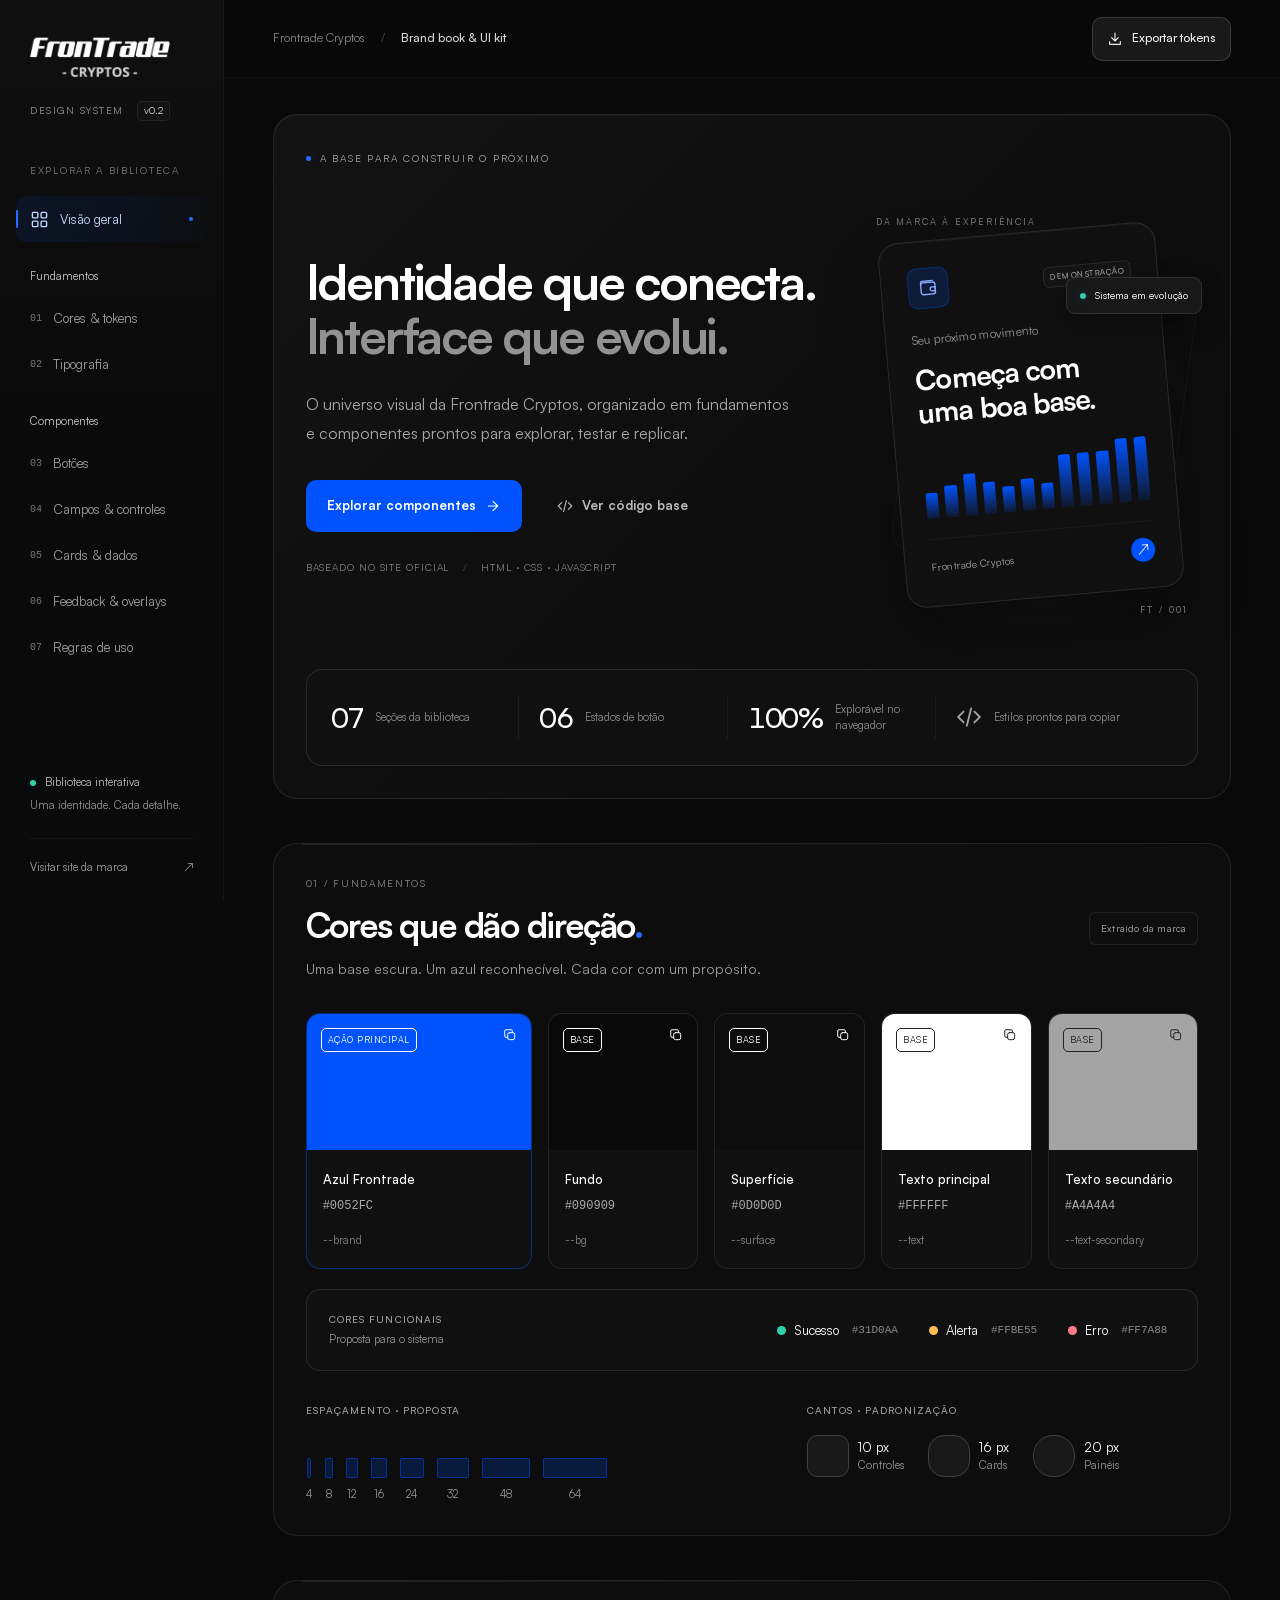
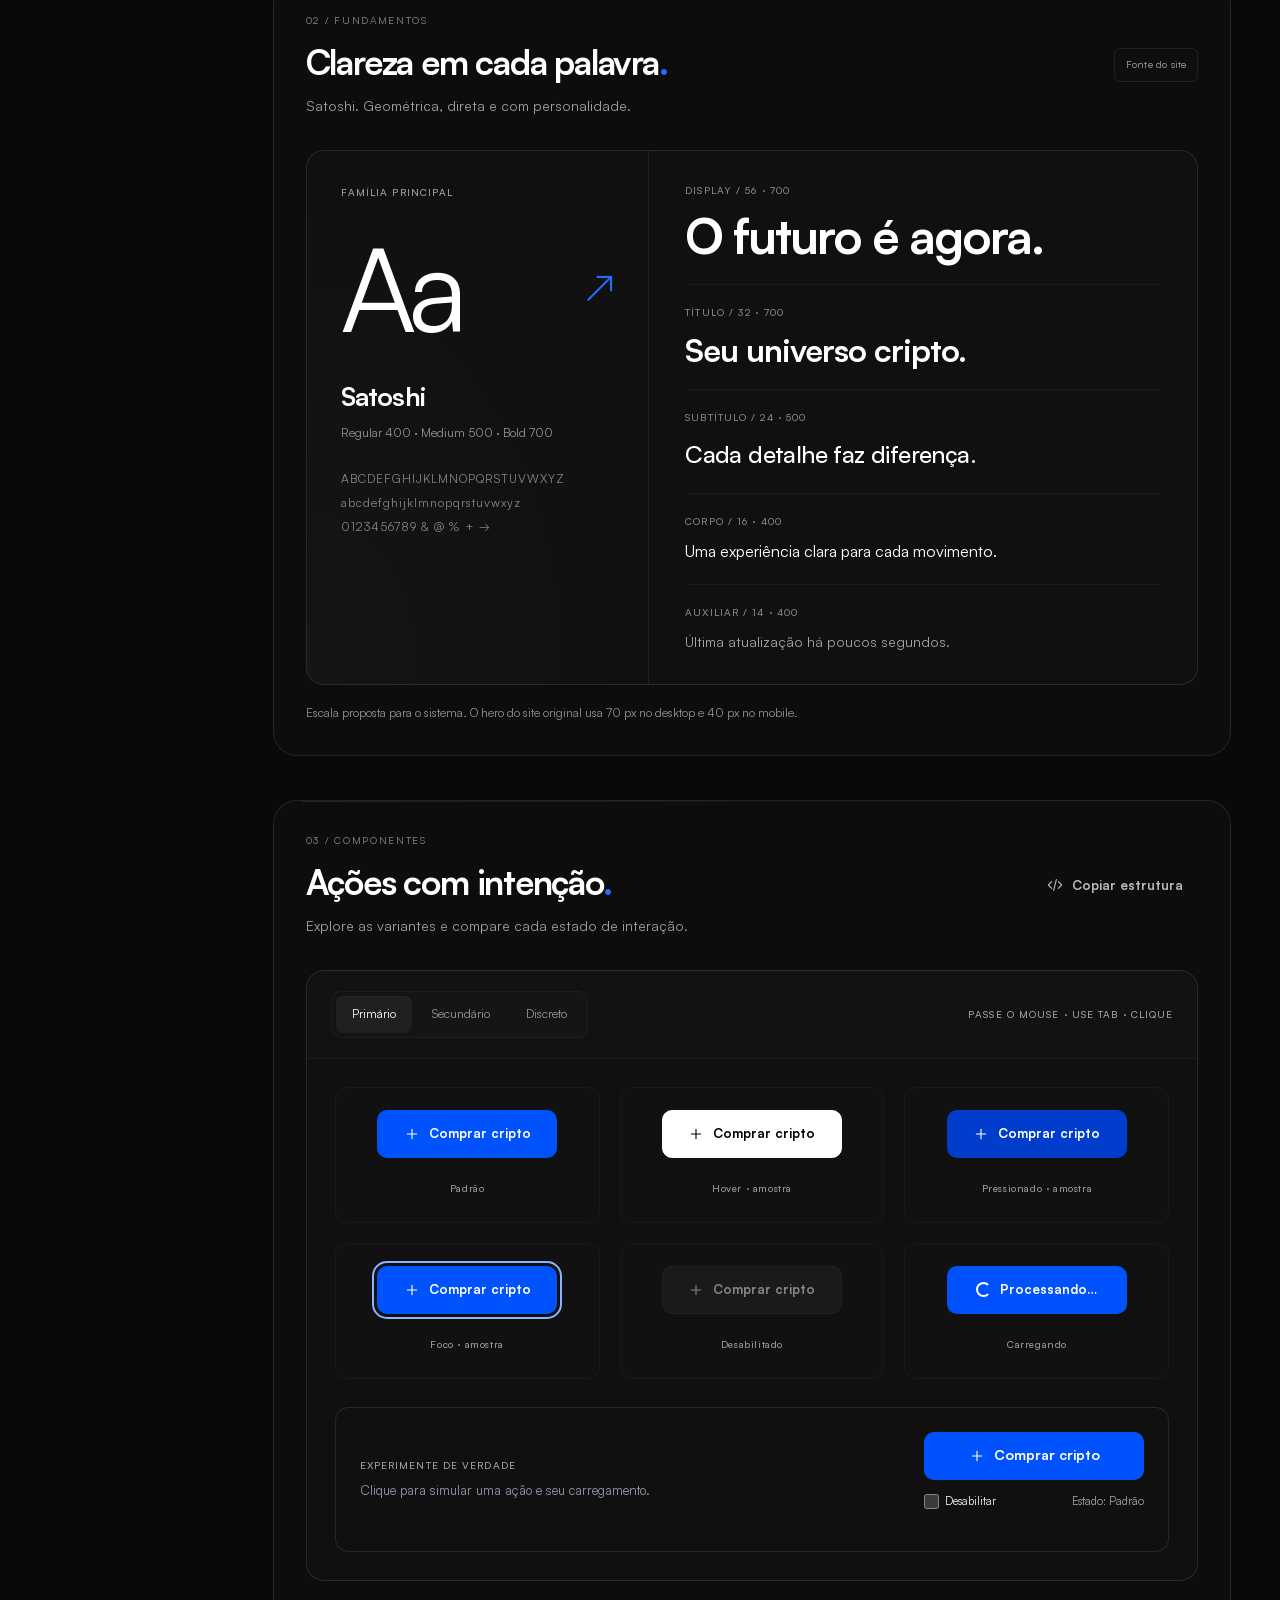
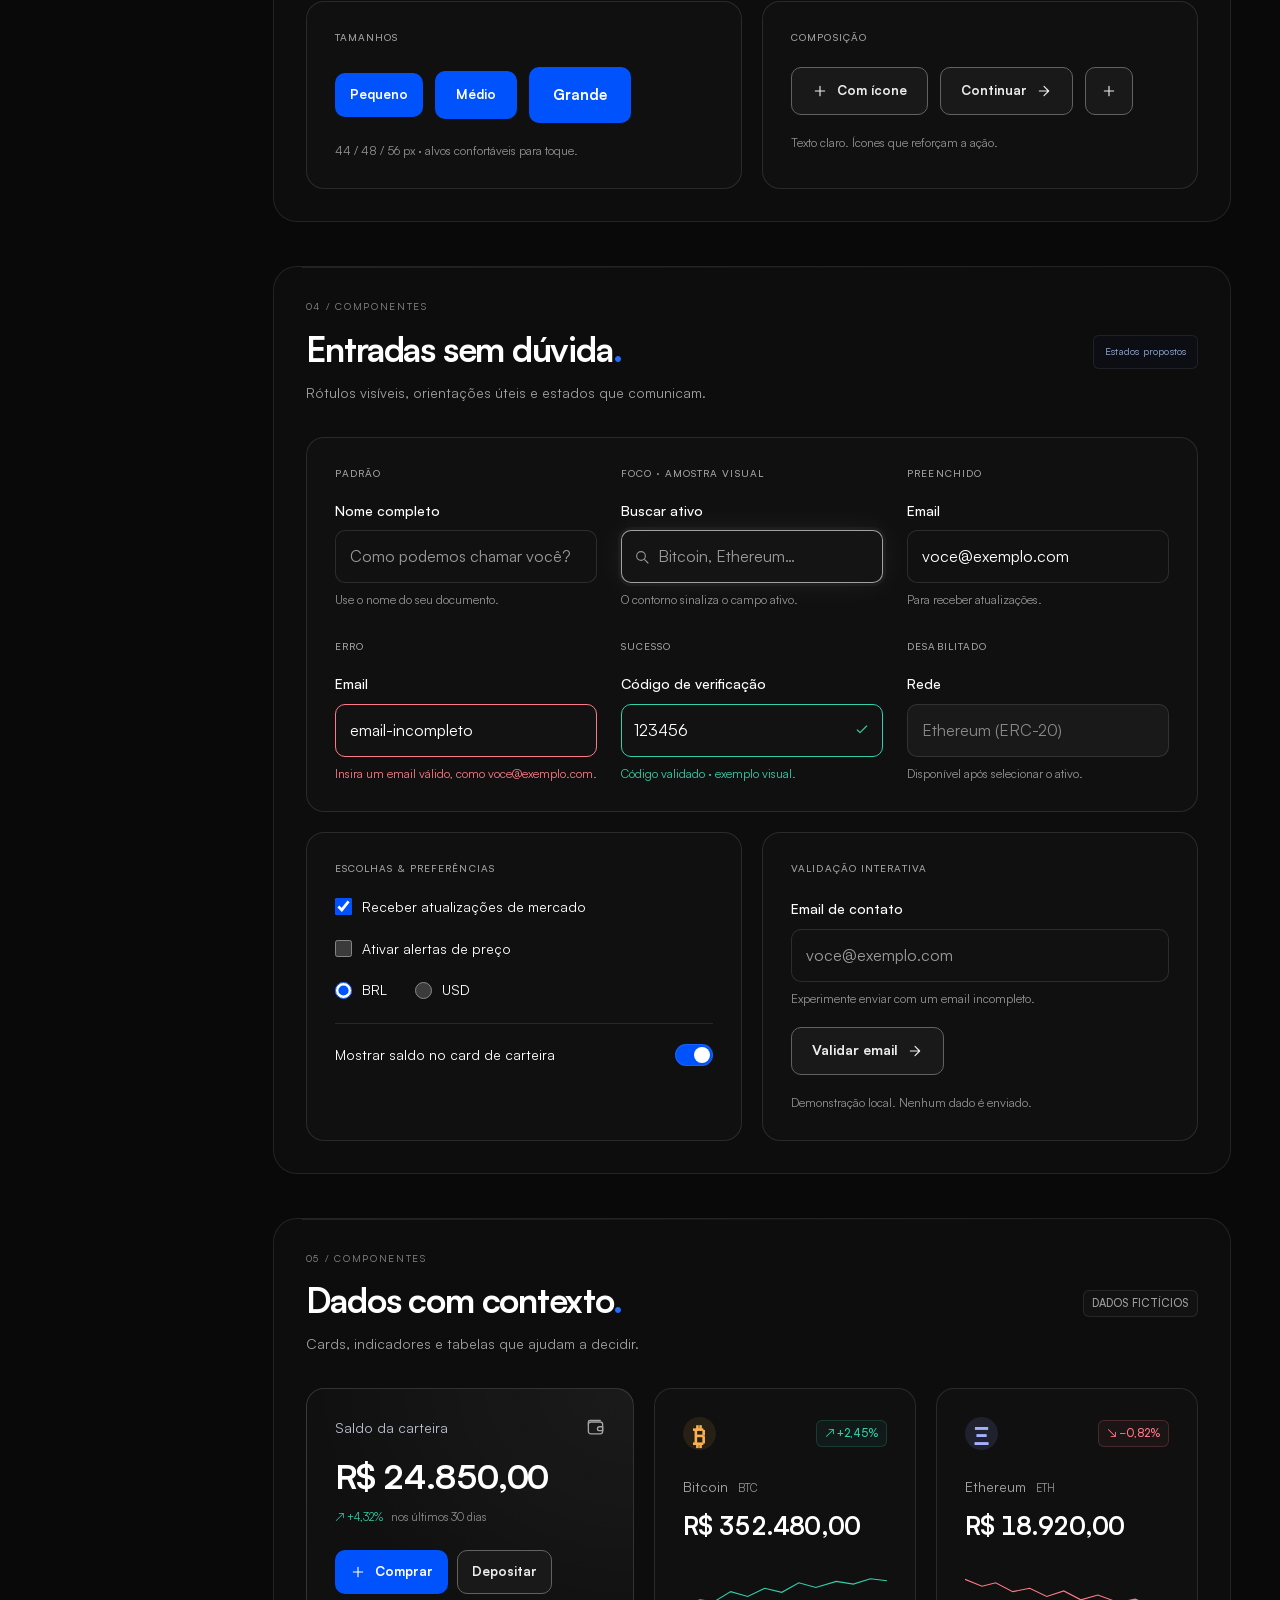
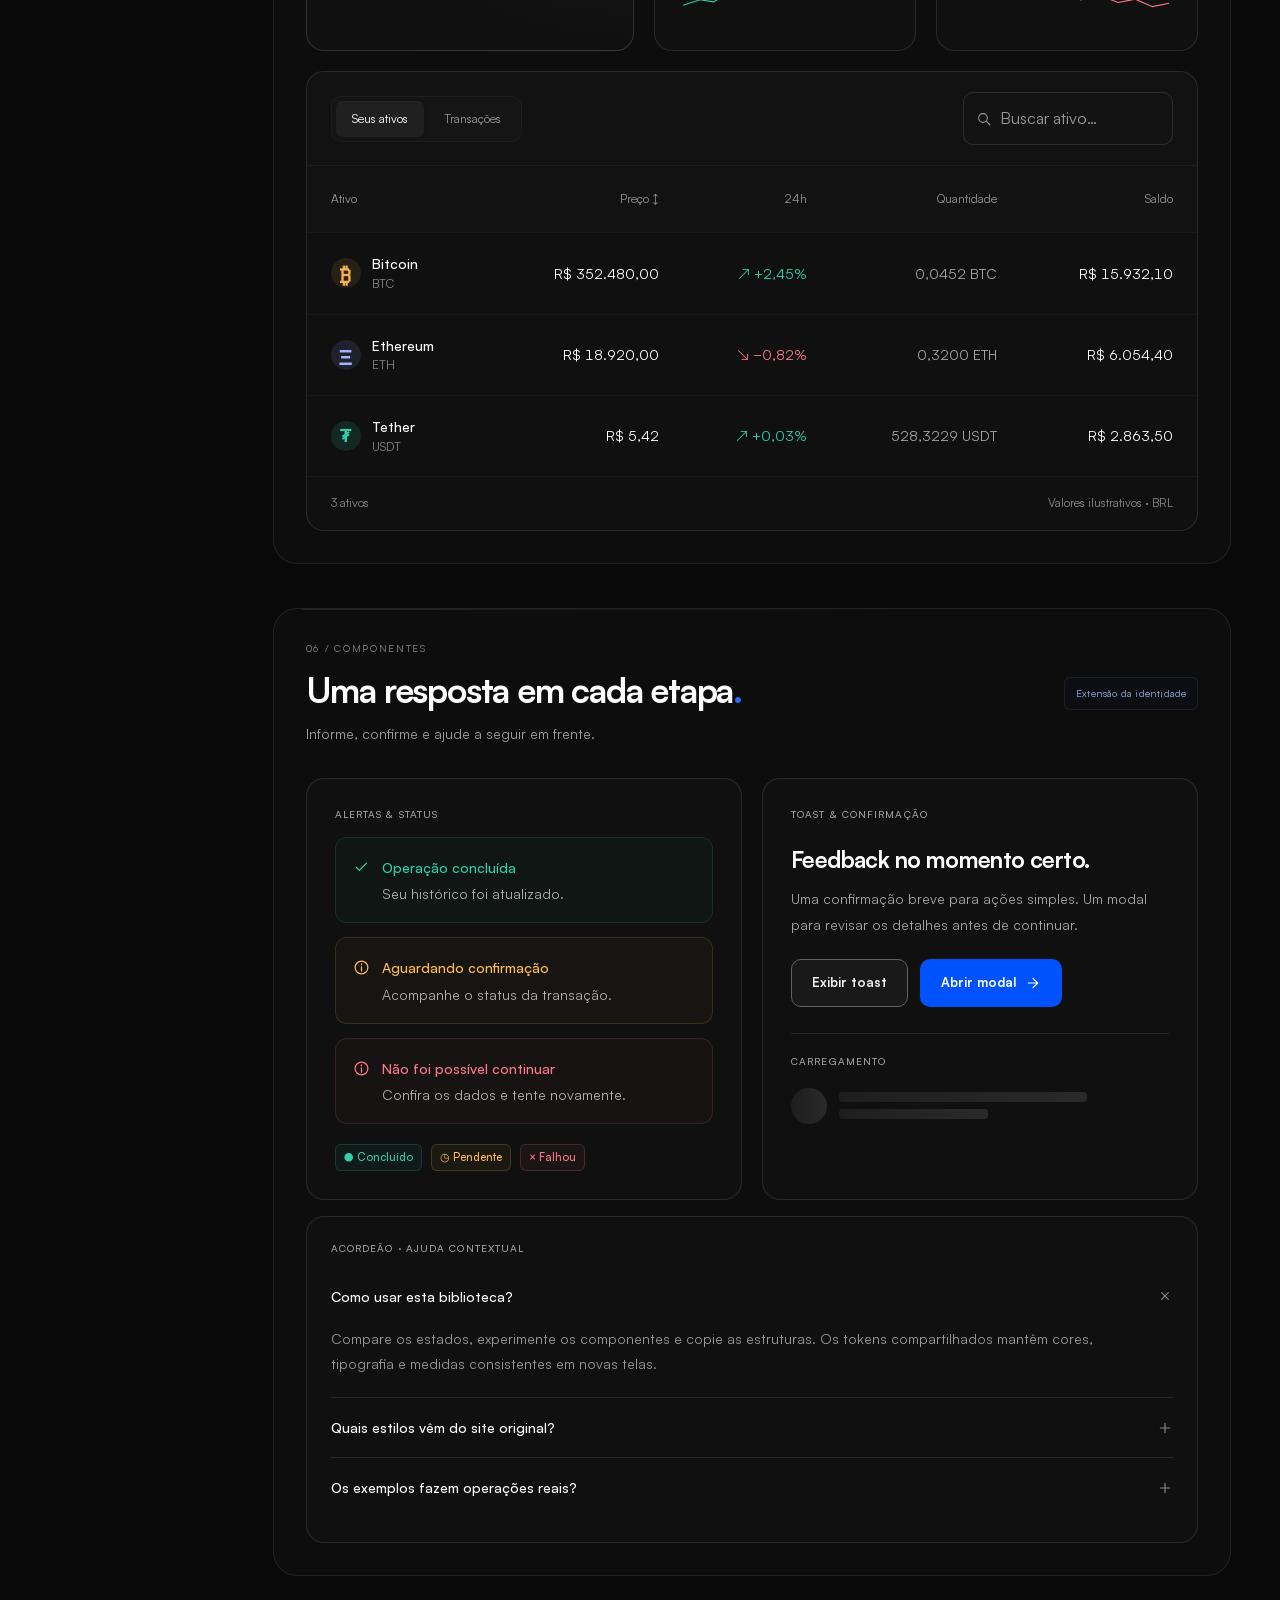
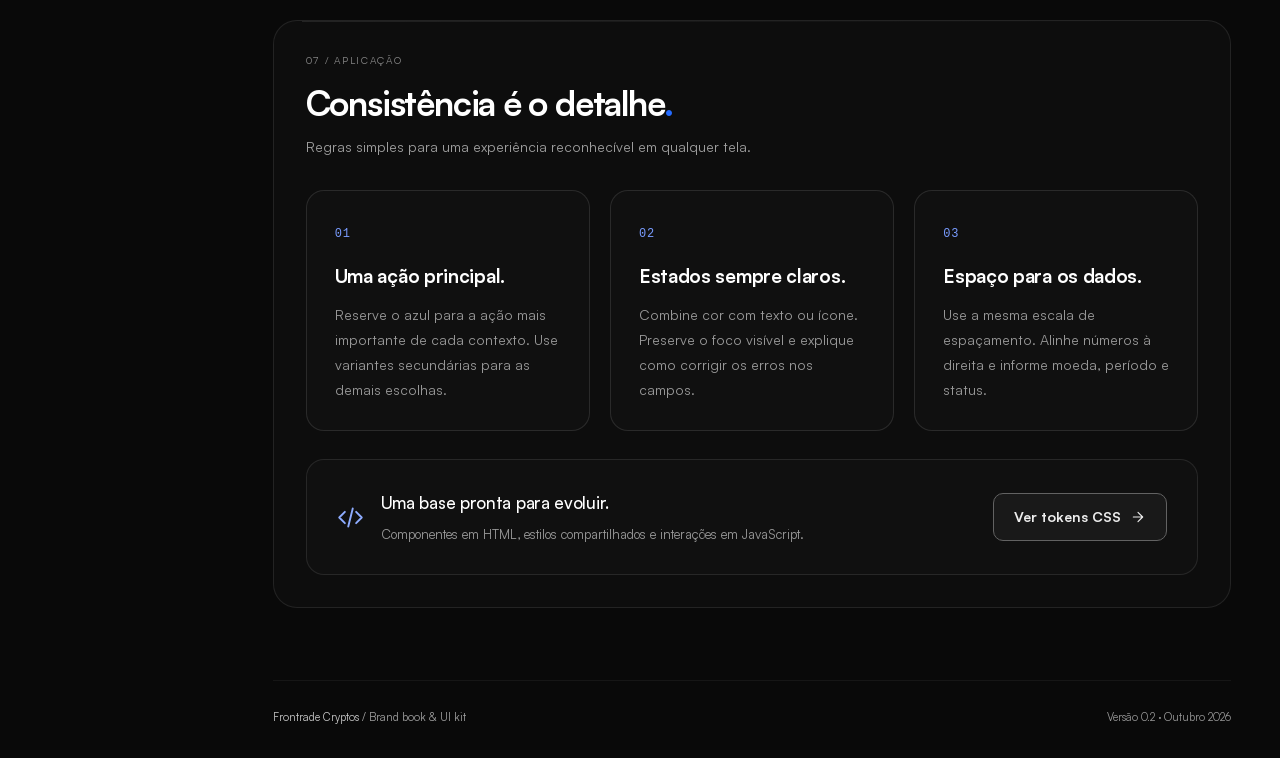
==== commit cf81f9a4: "Limit glass to one bounded overview section and remove nested blur" ====
--- a/frontrade-brand-book.html
+++ b/frontrade-brand-book.html
@@ -10,8 +10,8 @@
 @font-face{font-family:Satoshi;src:url('[data-uri]') format('woff2');font-weight:700;font-display:swap}
 :root{color-scheme:dark;--brand:#0052fc;--brand-hover:#246bff;--brand-pressed:#003dcc;--bg:#090909;--surface:#0d0d0d;--surface-raised:#141414;--text:#fff;--text-secondary:#a4a4a4;--text-soft:#b2cbe2;--border:rgba(255,255,255,.1);--border-control:#626262;--space-1:4px;--space-2:8px;--space-3:12px;--space-4:16px;--space-6:24px;--space-8:32px;--space-12:48px;--space-16:64px;--success:#31d0aa;--warning:#ffbe55;--danger:#ff7a88;--focus:#8eb2ff;--radius-control:10px;--radius-card:16px;--radius-panel:20px;--font:'Satoshi',sans-serif}
 *{box-sizing:border-box}html{scroll-behavior:auto;scroll-padding-top:94px}body{margin:0;background:var(--bg);color:var(--text);font:400 16px/1.55 var(--font);-webkit-font-smoothing:antialiased}button,input,select,textarea{font:inherit}button,a,input,summary{ -webkit-tap-highlight-color:transparent}button{cursor:pointer}a{color:inherit;text-decoration:none}button{color:inherit}button:disabled{cursor:not-allowed}button:focus-visible,a:focus-visible,summary:focus-visible{outline:2px solid var(--focus);outline-offset:4px}h1,h2,h3,p{margin:0}button,input{min-width:0}svg{flex-shrink:0}.icon{width:19px;height:19px;fill:none;stroke:currentColor;stroke-width:1.7;stroke-linecap:round;stroke-linejoin:round;vertical-align:middle}.sprite{position:absolute;width:0;height:0;overflow:hidden}.sr-only{position:absolute;width:1px;height:1px;padding:0;overflow:hidden;clip:rect(0,0,0,0);white-space:nowrap;border:0}.skip{position:fixed;top:8px;left:8px;transform:translateY(-160%);padding:12px;background:var(--brand);z-index:100}.skip:focus{transform:none}[hidden]{display:none!important}
-.sidebar{width:244px;position:fixed;inset:0 auto 0 0;background:#0b0b0b;border-right:1px solid var(--border);padding:32px 20px 22px;display:flex;flex-direction:column;z-index:30}.brand{display:block;padding:0 12px}.brand img{width:148px;height:auto;display:block}.brand>span{display:flex;align-items:center;gap:13px;font-size:10px;letter-spacing:1.5px;color:var(--text-secondary);margin-top:24px}.version{letter-spacing:0;background:#202020;border:1px solid var(--border);border-radius:5px;padding:1px 6px;color:#d6d6d6}.nav-label{font-size:9px;letter-spacing:1.5px;color:#777;margin:44px 12px 16px}.nav-link{display:flex;align-items:center;gap:11px;min-height:44px;border-radius:8px;padding:11px 12px;color:#a9a9a9;font-size:13px;transition:background .2s,color .2s;position:relative}.nav-link:hover{background:#181818;color:#fff}.nav-link.active{background:#0052fc18;color:#87aaff}.nav-dot{margin-left:auto;height:5px;width:5px;border-radius:50%;background:var(--brand-hover)}.nav-link:not(.active) .nav-dot{display:none}.nav-group{margin:22px 12px 8px;color:#dedede;font-size:11px}.nav-number{font-size:10px;font-family:monospace;color:#777}.active .nav-number{color:#87aaff}.sidebar-bottom{margin-top:auto;padding:24px 12px 0;font-size:11px;color:#c3c3c3}.live-dot{display:inline-block;width:6px;height:6px;background:var(--brand-hover);border-radius:50%;box-shadow:0 0 12px #0052fc55;vertical-align:middle}.sidebar-bottom .live-dot{margin-right:6px;background:var(--success)}.sidebar-bottom p{font-size:11px;color:#777;margin-top:6px}.sidebar-bottom a{display:flex;justify-content:space-between;border-top:1px solid var(--border);padding-top:20px;margin-top:24px;color:#a4a4a4}.workspace{margin-left:244px}.topbar{height:74px;display:flex;align-items:center;justify-content:space-between;gap:16px;padding:0 46px;border-bottom:1px solid var(--border);background:#090909e8;backdrop-filter:blur(18px);position:sticky;top:0;z-index:20}.breadcrumb{display:flex;align-items:center;gap:15px;font-size:12px;white-space:nowrap}.breadcrumb>span:first-of-type{color:#888}.breadcrumb strong{font-weight:500}.slash{color:#484848}.mobile-menu{display:none!important}main{max-width:1460px;margin:0 auto;padding:0 46px}.eyebrow{font-size:10px;letter-spacing:1.8px;color:#bdc7da;display:flex;align-items:center;gap:9px}.overview{padding-top:48px}.hero-grid{display:grid;grid-template-columns:1.3fr 1fr;gap:22px;align-items:center;margin-top:28px}h1{font-size:clamp(35px,3.55vw,60px);letter-spacing:-2.1px;line-height:1.1;font-weight:700}h1>span{color:#787878}.hero-description{color:#a4a4a4;max-width:485px;margin-top:24px;font-size:15px;line-height:1.75}.hero-actions{display:flex;gap:10px;margin-top:28px;align-items:center;flex-wrap:wrap}.hero-meta{display:flex;gap:12px;font-size:8px;letter-spacing:1.4px;color:#777;margin-top:26px}.hero-meta .divider{color:#444}.hero-art{height:320px;position:relative;display:flex;align-items:center;justify-content:center;isolation:isolate;background:radial-gradient(ellipse at 50% 80%,#002eac28,transparent 70%);overflow:hidden}.art-grid{position:absolute;inset:10px;background-image:linear-gradient(#ffffff04 1px,transparent 1px),linear-gradient(90deg,#ffffff04 1px,transparent 1px);background-size:24px 24px;mask-image:radial-gradient(ellipse,#000,transparent 70%);z-index:-1}.art-caption{position:absolute;top:8px;left:24px;font-size:8px;letter-spacing:2px;color:#6d7484}.floating-chip{position:absolute;right:2px;top:43px;z-index:2;background:#151515;border:1px solid #383838;font-size:10px;padding:9px 12px;border-radius:7px;box-shadow:0 8px 24px #0005}.floating-chip .live-dot{background:var(--success);margin-right:6px}.hero-card{width:258px;transform:rotate(-6deg);border:1px solid #ffffff23;border-radius:18px;padding:23px;background:linear-gradient(150deg,#20232c,#101114 65%);box-shadow:0 15px 50px #0008}.card-top{display:flex;align-items:center;justify-content:space-between;margin-bottom:17px}.wallet-icon{background:#0052fc2c;color:#8aaaff;border:1px solid #0052fc55;border-radius:10px;padding:10px;display:flex}.hero-card>.muted{font-size:10px}.hero-card h2{font-size:25px;letter-spacing:-.8px;line-height:1.2;margin-top:9px}.hero-card .badge{font-size:7px;padding:3px 6px}.mini-chart{height:47px;display:flex;align-items:end;gap:6px;margin-top:20px}.mini-chart span{flex:1;height:40%;background:linear-gradient(var(--brand),#0052fc20);border-radius:2px 2px 0 0}.mini-chart span:nth-child(3n){height:65%}.mini-chart span:nth-child(2n){height:50%}.mini-chart span:nth-child(n+8){height:82%}.mini-chart span:nth-child(n+11){height:100%}.card-bottom{display:flex;align-items:center;justify-content:space-between;font-size:9px;margin-top:15px;border-top:1px solid var(--border);padding-top:12px;color:#a6a6a6}.circle-arrow{display:grid;place-items:center;width:24px;height:24px;background:#0052fc;border-radius:50%;color:#fff;font-size:14px}.art-index{position:absolute;bottom:8px;right:12px;letter-spacing:2px;font-size:8px;color:#66728e}.overview-strip{border-top:1px solid var(--border);border-bottom:1px solid var(--border);margin-top:44px;display:grid;grid-template-columns:1fr 1fr 1fr 1.15fr;padding:24px 0;gap:14px}.overview-strip>div{display:flex;align-items:center;gap:12px;border-right:1px solid var(--border)}.overview-strip>div:last-child{border:0}.overview-strip strong{font-size:24px;letter-spacing:-1px;font-weight:500}.overview-strip span{font-size:10px;color:#949494;max-width:110px}.overview-strip .icon{color:#848484;width:25px;height:25px}
-.book-section{padding-top:68px}.section-head{display:flex;justify-content:space-between;align-items:center;gap:20px;margin-bottom:26px}.section-kicker{font-size:9px;letter-spacing:1.8px;color:#888;margin-bottom:10px}.section-head h2{font-size:29px;letter-spacing:-1px;line-height:1.2}.section-head h2>span{color:var(--brand-hover)}.section-head p{font-size:13px;color:var(--text-secondary);margin-top:10px}.source-badge{padding:6px 9px;border:1px solid var(--border);border-radius:6px;color:#aaa;font-size:9px;white-space:nowrap}.source-badge.proposed{color:#91a6d0;background:#0052fc08}.label{font-size:9px;letter-spacing:1.2px;font-weight:500;color:#949494;display:block}.label small{display:block;letter-spacing:0;font-size:10px;font-weight:400;color:#777;margin-top:4px}.palette{display:grid;grid-template-columns:1.4fr repeat(4,1fr);gap:12px}.color-card{padding:0;border:1px solid var(--border);border-radius:12px;overflow:hidden;background:var(--surface);text-align:left;transition:transform .2s,border-color .2s}.color-card:hover{transform:translateY(-3px);border-color:#ffffff40}.color-swatch{height:112px;background:var(--swatch);padding:12px;display:flex;align-items:start;justify-content:space-between;color:var(--swatch-text,#fff)}.color-swatch .icon{width:14px;height:14px;opacity:.6}.swatch-tag{font-size:8px;letter-spacing:1px;border:1px solid #ffffff30;padding:3px 6px;border-radius:4px}.color-info{padding:15px 13px}.color-info strong{display:block;font-size:12px;font-weight:500}.color-info code{display:block;font-size:10px;color:#aaa;margin-top:5px}.color-info small{font-size:8px;color:#777;display:block;margin-top:11px}.semantic-row{display:flex;align-items:center;justify-content:space-between;gap:15px;margin-top:18px;background:var(--surface);border:1px solid var(--border);border-radius:10px;padding:18px}.semantic-color{background:none;border:0;display:flex;align-items:center;gap:8px;font-size:11px;padding:8px}.semantic-color>span{width:9px;height:9px;border-radius:50%;background:var(--swatch)}.semantic-color code{color:#898989;font-size:9px;margin-left:5px}.token-details{margin-top:26px;display:grid;grid-template-columns:1.2fr 1fr;gap:30px}.spacing-list{display:flex;gap:13px;align-items:end;margin-top:16px;height:68px}.spacing-item{display:flex;flex-direction:column;gap:8px;align-items:center}.spacing-item i{display:block;width:var(--space);height:20px;background:#0052fc33;border:1px solid #0052fc77;border-radius:2px}.spacing-item span{font-size:9px;color:#888}.radius-list{display:flex;gap:24px;margin-top:16px}.radius-list>div{display:flex;align-items:center;gap:9px}.radius-list i{display:block;width:42px;height:42px;background:#181818;border:1px solid #404040}.radius-list span{font-size:11px}.radius-list small{display:block;font-size:9px;color:#888}.type-panel{border:1px solid var(--border);border-radius:var(--radius-card);display:grid;grid-template-columns:1fr 1.6fr;overflow:hidden;background:var(--surface)}.type-specimen{padding:30px;border-right:1px solid var(--border);background:radial-gradient(circle at 0% 100%,#0052fc12,transparent 80%)}.big-aa{font-size:108px;line-height:1.2;letter-spacing:-7px;display:flex;align-items:center;justify-content:space-between;margin:16px 0}.big-aa span{font-size:35px;font-weight:400;color:var(--brand-hover);letter-spacing:0}.type-specimen h3{font-size:22px}.type-specimen p{font-size:10px;color:#999;margin-top:5px}.alphabet{font-size:12px;color:#737373;letter-spacing:1px;line-height:1.9;margin-top:24px;overflow-wrap:anywhere}.type-scale{padding:26px 32px}.type-scale>div{padding:14px 0;border-bottom:1px solid var(--border)}.type-scale>div:first-child{padding-top:0}.type-scale>div:last-child{border:0;padding-bottom:0}.type-scale .label{font-size:8px;margin-bottom:6px}.display-example{font-size:clamp(30px,3.8vw,56px);font-weight:700;letter-spacing:-2px;line-height:1.15}.title-example{font-size:32px;font-weight:700;letter-spacing:-1px;line-height:1.2}.subtitle-example{font-size:24px;font-weight:500;letter-spacing:-.6px}.caption-example{font-size:14px}.section-note{font-size:10px;color:#909090;margin-top:14px;line-height:1.6}.panel{border:1px solid var(--border);border-radius:var(--radius-card);background:var(--surface);overflow:hidden}.panel-toolbar{padding:17px 22px;display:flex;justify-content:space-between;align-items:center;gap:16px;border-bottom:1px solid var(--border)}.tabs{display:flex;gap:4px;border-radius:8px;padding:4px;background:#181818;max-width:100%}.tabs button{background:transparent;border:0;border-radius:5px;padding:8px 14px;color:#999;font-size:11px;min-height:34px;transition:background .2s,color .2s;white-space:nowrap}.tabs button:hover{color:#fff}.tabs button[aria-selected=true]{background:#2b2b2b;color:#fff;box-shadow:0 1px 5px #0003}.toolbar-note{font-size:8px;letter-spacing:.8px}.state-grid{display:grid;grid-template-columns:repeat(3,1fr);padding:24px;gap:24px 14px}.state-cell{display:flex;flex-direction:column;align-items:center;gap:14px;padding:15px 8px;background:#101010;border:1px dashed #ffffff0d;border-radius:10px;min-width:0}.state-cell .label{font-size:8px;letter-spacing:1px;color:#858585}.state-cell .btn{width:min(100%,180px);font-size:12px;min-height:44px;padding:11px 14px}.btn{min-height:48px;padding:12px 20px;border:1px solid transparent;border-radius:var(--radius-control);font-weight:700;font-size:13px;display:inline-flex;align-items:center;justify-content:center;gap:9px;line-height:1.35;transition:background .18s,border-color .18s,box-shadow .18s;white-space:nowrap}.btn.primary{background:var(--brand);color:#fff}.btn.primary.state-hover{background:var(--brand-hover)}.btn.primary:active,.btn.primary.state-pressed{background:var(--brand-pressed)}.btn.secondary{background:#191919;border-color:#ffffff26;color:#ededed}.btn.secondary.state-hover{background:#262626;border-color:#ffffff40}.btn.secondary:active,.btn.secondary.state-pressed{background:#101010;border-color:#ffffff35}.btn.ghost{background:transparent;color:#bababa}.btn.ghost.state-hover{background:#ffffff08;color:#fff}.btn.ghost:active,.btn.ghost.state-pressed{background:#ffffff10;color:#fff}.btn.state-focus{outline:2px solid var(--focus);outline-offset:4px}.btn:disabled{background:#1a1a1a;color:#858585;border-color:#ffffff08;box-shadow:none}.btn.ghost:disabled{background:transparent}.btn[aria-busy=true]{cursor:wait}.btn.small{min-height:44px;font-size:11px;padding:10px 14px}.btn.large{min-height:56px;padding:16px 23px;font-size:14px}.btn.icon-only{width:48px;padding:12px}.btn .icon{width:16px;height:16px}.spinner{width:15px;height:15px;border:2px solid currentColor;border-right-color:transparent;border-radius:50%;animation:spin .8s linear infinite}.playground{display:flex;align-items:center;justify-content:space-between;gap:20px;margin:0 24px 24px;padding:22px;border:1px solid #0052fc35;border-radius:12px;background:linear-gradient(100deg,#0052fc0e,transparent)}.playground p{font-size:11px;color:#8e97aa;margin-top:6px}.button-extras{display:grid;grid-template-columns:1fr 1fr;gap:16px;margin-top:16px}.inset{padding:24px}.sample-row{display:flex;align-items:center;gap:12px;flex-wrap:wrap;margin-top:22px}.sample-row .btn{font-size:12px}.muted{color:var(--text-secondary)}.field-grid{display:grid;grid-template-columns:repeat(3,1fr);gap:28px 22px}.field{min-width:0}.field label{display:block;font-weight:500;font-size:12px;margin-bottom:9px}.state-label{font-size:8px;margin-bottom:16px}.field input,.input-wrap{width:100%;border:1px solid #ffffff1c;border-radius:var(--radius-control);background:#111;color:#fff;transition:border-color .2s,box-shadow .2s}.field input,.table-search input{font-size:12px;padding:13px 14px;min-height:48px;outline:0}.field input::placeholder,.table-search input::placeholder{color:#777}.field input:focus,.input-wrap:focus-within{border-color:var(--brand-hover);box-shadow:0 0 0 3px #0052fc25}.field small{display:block;font-size:10px;color:#999;margin-top:8px;line-height:1.5}.field input:disabled{background:#191919;color:#888;cursor:not-allowed}.input-wrap{display:flex;align-items:center;padding:0 12px;gap:8px}.input-wrap input{border:0;background:transparent;width:100%;padding-left:0;padding-right:0;box-shadow:none!important;color:#fff;outline:0}.input-wrap .icon{width:16px;height:16px;color:#929292}.focus-sample{border-color:var(--brand-hover);box-shadow:0 0 0 3px #0052fc25}.field.error input{border-color:var(--danger)}.field.error small{color:var(--danger)}.field.success .input-wrap{border-color:#31d0aa77}.field.success small,.field.success .icon{color:var(--success)}.controls-grid{display:grid;grid-template-columns:1fr 1fr;gap:16px;margin-top:16px}.check-label{display:flex;align-items:center;gap:10px;font-size:12px;margin-top:20px;cursor:pointer}.check-label input{accent-color:var(--brand);width:17px;height:17px;margin:0}.radio-row{display:flex;gap:28px}.switch-row{display:flex;align-items:center;justify-content:space-between;gap:20px;border-top:1px solid var(--border);padding-top:20px;margin-top:22px;font-size:12px}.switch-row label{cursor:pointer}.switch{appearance:none;width:38px;height:22px;border-radius:30px;background:#383838;border:1px solid #ffffff17;position:relative;cursor:pointer;transition:background .2s;margin:0;flex-shrink:0}.switch:after{content:'';width:16px;height:16px;border-radius:50%;background:white;position:absolute;top:2px;left:2px;transition:transform .2s}.switch:checked{background:var(--brand)}.switch:checked:after{transform:translateX(16px)}input:focus-visible{outline:2px solid var(--focus);outline-offset:3px}.controls-grid form .field{margin:22px 0 19px}.portfolio-grid{display:grid;grid-template-columns:1.25fr 1fr 1fr;gap:16px}.balance-card,.market-card{padding:24px}.balance-card{background:radial-gradient(ellipse at 0% 0%,#0052fc22,transparent 70%),var(--surface)}.balance-card .card-top{font-size:12px;color:#b8c0d0}.balance-card h3{font-size:29px;letter-spacing:-1px;line-height:1.2;font-variant-numeric:tabular-nums}.trend{font-size:10px;display:block;margin-top:12px}.trend>span{color:#929292;margin-left:5px;font-size:9px}.positive{color:var(--success)}.negative{color:var(--danger)}.card-actions{display:flex;gap:9px;margin-top:24px}.market-card>.muted{font-size:12px}.ticker{font-size:9px;color:#777;margin-left:6px}.market-card h3{font-size:22px;letter-spacing:-.5px;font-variant-numeric:tabular-nums;margin-top:8px}.coin{display:grid;place-items:center;width:33px;height:33px;border-radius:50%;font-size:25px;font-weight:700}.bitcoin{background:#ffb54718;color:#f9b154}.ethereum{background:#8c9efc1f;color:#a4b0ff}.usdt{background:#31d0aa20;color:var(--success);font-size:19px}.sparkline{width:100%;height:40px;margin-top:18px;fill:none;stroke:var(--success);stroke-width:2}.negative-line{stroke:var(--danger)}.badge{font-size:9px;font-weight:500;display:inline-flex;align-items:center;gap:5px;padding:4px 8px;border-radius:6px;border:1px solid;white-space:nowrap}.badge.neutral{background:#ffffff06;color:#9e9e9e;border-color:#ffffff17}.badge.positive{background:#31d0aa0d;border-color:#31d0aa30}.badge.negative{background:#ff7a880d;border-color:#ff7a8830}.badge.warning{background:#ffbe550d;border-color:#ffbe5530;color:var(--warning)}.table-panel{margin-top:16px}.table-search{max-width:210px;background:#161616}.table-search input{min-height:38px;font-size:11px;border:0}.table-toolbar{padding:16px 22px}.table-scroll{overflow-x:auto}table{width:100%;border-collapse:collapse;white-space:nowrap;font-size:12px}th{text-align:left;color:#909090;font-size:10px;font-weight:400;background:#121212;padding:14px 24px}th:last-child,td:last-child{text-align:right}td{padding:17px 24px;border-top:1px solid var(--border);font-variant-numeric:tabular-nums}td.number,th.number{text-align:right}.asset-name{display:flex;align-items:center;gap:11px}.asset-name .coin{width:30px;height:30px;font-size:22px}.asset-name strong{font-weight:500;font-size:12px;display:block}.asset-name small{display:block;color:#888;font-size:10px}.asset-name .usdt{font-size:17px}.sort-btn{border:0;background:transparent;font:inherit;color:inherit;padding:0;min-height:28px}.sort-btn:hover{color:#fff}.table-footer{padding:14px 24px;border-top:1px solid var(--border);display:flex;justify-content:space-between;gap:16px;font-size:9px;color:#888}.empty-state{text-align:center;padding:40px}.empty-state>.icon{color:#777;width:30px;height:30px}.empty-state h3{font-size:17px;margin-top:12px}.empty-state p{color:#999;font-size:12px;margin:7px 0 18px}.feedback-grid{display:grid;grid-template-columns:1fr 1fr;gap:16px}.alert{display:flex;align-items:start;gap:12px;border:1px solid;border-radius:10px;padding:15px;margin-top:14px}.alert .icon{width:17px;height:17px;margin-top:2px}.alert strong{font-size:11px;font-weight:500}.alert p{font-size:10px;color:#b0b0b0;margin-top:4px}.alert.success{color:var(--success);border-color:#31d0aa25;background:#31d0aa08}.alert.warning{color:var(--warning);border-color:#ffbe5525;background:#ffbe5508}.alert.danger{color:var(--danger);border-color:#ff7a8825;background:#ff7a8808}.badge-row{display:flex;gap:9px;flex-wrap:wrap;margin-top:20px}.component-title{font-size:23px;letter-spacing:-.6px;line-height:1.3;margin-top:22px}.component-copy{font-size:12px;margin-top:12px;line-height:1.8}.skeleton-example{border-top:1px solid var(--border);margin-top:26px;padding-top:20px}.skeleton-row{display:flex;gap:12px;align-items:center;margin-top:16px}.skeleton-row>div:last-child{flex:1}.skeleton{background:linear-gradient(90deg,#1e1e1e,#2a2a2a,#1e1e1e);background-size:200% 100%;animation:shimmer 2s linear infinite;border-radius:4px}.skeleton.circle{height:36px;width:36px;border-radius:50%}.skeleton.line{height:10px;width:75%;margin:7px 0}.skeleton.line.short{width:45%}.accordion-panel{padding:24px;margin-top:16px}.accordion-panel>.label{margin-bottom:10px}details{border-bottom:1px solid var(--border)}details:last-child{border:0}summary{display:flex;justify-content:space-between;align-items:center;gap:15px;cursor:pointer;list-style:none;font-size:13px;font-weight:500;padding:19px 0}summary::-webkit-details-marker{display:none}summary .icon{width:16px;height:16px;color:#888;transition:transform .2s}details[open] summary .icon{transform:rotate(45deg)}details p{font-size:12px;color:#999;line-height:1.8;max-width:780px;padding-bottom:20px}.rules-grid{display:grid;grid-template-columns:repeat(3,1fr);gap:16px}.rule-number{font-family:monospace;font-size:11px;color:#82a5ff}.rules-grid h3{font-size:17px;letter-spacing:-.3px;margin-top:17px}.rules-grid p{font-size:12px;color:#999;line-height:1.8;margin-top:10px}.closing{margin-top:26px;border:1px solid #0052fc30;background:linear-gradient(105deg,#0052fc0e,transparent);padding:24px;display:flex;justify-content:space-between;align-items:center;gap:20px;border-radius:12px}.closing>div{display:flex;align-items:center;gap:17px}.closing>div>.icon{color:#8eacff;width:27px;height:27px}.closing strong{font-size:14px;font-weight:500}.closing p{font-size:11px;color:#939bac;margin-top:5px}footer{margin-top:65px;padding:25px 0 30px;border-top:1px solid var(--border);font-size:10px;display:flex;justify-content:space-between;gap:15px;color:#777}footer>span:first-child{color:#ccc}.icon-btn{border:0;background:transparent;display:inline-flex;align-items:center;justify-content:center;width:36px;height:36px;border-radius:8px;color:#999;flex-shrink:0}.icon-btn:hover{background:#ffffff0a;color:#fff}.toast{position:fixed;bottom:26px;right:26px;display:flex;gap:13px;align-items:center;background:#202020;border:1px solid #ffffff26;border-radius:12px;padding:10px 12px 10px 17px;z-index:100;box-shadow:0 10px 35px #0007;max-width:calc(100% - 40px);font-size:12px}.toast-icon{color:var(--success)}dialog{color:var(--text);background:#101010;border:1px solid #ffffff26;border-radius:20px;padding:30px;box-shadow:0 25px 120px #0009;max-height:calc(100dvh - 40px);overflow-y:auto;width:min(480px,calc(100% - 32px))}dialog::backdrop{background:#000b;backdrop-filter:blur(5px)}.modal-header{display:flex;justify-content:space-between;align-items:center;gap:20px}.modal-icon{display:inline-flex;background:#0052fc20;border:1px solid #0052fc40;border-radius:14px;padding:14px;color:#7ca4ff;margin-top:17px}.modal-icon .icon{height:26px;width:26px}.modal h2{font-size:27px;letter-spacing:-1px;margin-top:17px}.modal>.muted{font-size:13px;margin-top:8px}.trade-summary{margin-top:24px;border:1px solid var(--border);border-radius:12px;padding:7px 18px}.trade-summary>div{display:flex;justify-content:space-between;gap:16px;font-size:12px;padding:12px 0}.trade-summary span{color:#999}.trade-summary strong{font-weight:500}.trade-summary>div:last-child{border-top:1px solid var(--border);margin-top:5px}.demo-note{display:flex;align-items:center;gap:7px;font-size:10px;color:#aaa;margin-top:18px}.demo-note .icon{height:14px;width:14px}.modal-actions{display:flex;gap:12px;justify-content:flex-end;margin-top:26px;flex-wrap:wrap}.code-dialog{width:min(780px,calc(100% - 32px))}.code-dialog h2{font-size:24px;margin-top:8px}.code-dialog>p{font-size:12px;margin-top:16px}.code-dialog pre{background:#090909;border:1px solid var(--border);border-radius:12px;padding:20px;max-height:50vh;overflow:auto;margin:20px 0 0;font:11px/1.9 monospace;color:#aac0eb;tab-size:2;white-space:pre-wrap;overflow-wrap:anywhere}.copied{color:var(--success)!important}
+.sidebar{width:244px;position:fixed;inset:0 auto 0 0;background:#0b0b0b;border-right:1px solid var(--border);padding:32px 20px 22px;display:flex;flex-direction:column;z-index:30}.brand{display:block;padding:0 12px}.brand img{width:148px;height:auto;display:block}.brand>span{display:flex;align-items:center;gap:13px;font-size:10px;letter-spacing:1.5px;color:var(--text-secondary);margin-top:24px}.version{letter-spacing:0;background:#202020;border:1px solid var(--border);border-radius:5px;padding:1px 6px;color:#d6d6d6}.nav-label{font-size:9px;letter-spacing:1.5px;color:#777;margin:44px 12px 16px}.nav-link{display:flex;align-items:center;gap:11px;min-height:44px;border-radius:8px;padding:11px 12px;color:#a9a9a9;font-size:13px;transition:background .2s,color .2s;position:relative}.nav-link:hover{background:#181818;color:#fff}.nav-link.active{background:#0052fc18;color:#87aaff}.nav-dot{margin-left:auto;height:5px;width:5px;border-radius:50%;background:var(--brand-hover)}.nav-link:not(.active) .nav-dot{display:none}.nav-group{margin:22px 12px 8px;color:#dedede;font-size:11px}.nav-number{font-size:10px;font-family:monospace;color:#777}.active .nav-number{color:#87aaff}.sidebar-bottom{margin-top:auto;padding:24px 12px 0;font-size:11px;color:#c3c3c3}.live-dot{display:inline-block;width:6px;height:6px;background:var(--brand-hover);border-radius:50%;box-shadow:0 0 12px #0052fc55;vertical-align:middle}.sidebar-bottom .live-dot{margin-right:6px;background:var(--success)}.sidebar-bottom p{font-size:11px;color:#777;margin-top:6px}.sidebar-bottom a{display:flex;justify-content:space-between;border-top:1px solid var(--border);padding-top:20px;margin-top:24px;color:#a4a4a4}.workspace{margin-left:244px}.topbar{height:74px;display:flex;align-items:center;justify-content:space-between;gap:16px;padding:0 46px;border-bottom:1px solid var(--border);background:#090909;position:sticky;top:0;z-index:20}.breadcrumb{display:flex;align-items:center;gap:15px;font-size:12px;white-space:nowrap}.breadcrumb>span:first-of-type{color:#888}.breadcrumb strong{font-weight:500}.slash{color:#484848}.mobile-menu{display:none!important}main{max-width:1460px;margin:0 auto;padding:0 46px}.eyebrow{font-size:10px;letter-spacing:1.8px;color:#bdc7da;display:flex;align-items:center;gap:9px}.overview{padding-top:48px}.hero-grid{display:grid;grid-template-columns:1.3fr 1fr;gap:22px;align-items:center;margin-top:28px}h1{font-size:clamp(35px,3.55vw,60px);letter-spacing:-2.1px;line-height:1.1;font-weight:700}h1>span{color:#787878}.hero-description{color:#a4a4a4;max-width:485px;margin-top:24px;font-size:15px;line-height:1.75}.hero-actions{display:flex;gap:10px;margin-top:28px;align-items:center;flex-wrap:wrap}.hero-meta{display:flex;gap:12px;font-size:8px;letter-spacing:1.4px;color:#777;margin-top:26px}.hero-meta .divider{color:#444}.hero-art{height:320px;position:relative;display:flex;align-items:center;justify-content:center;isolation:isolate;background:radial-gradient(ellipse at 50% 80%,#002eac28,transparent 70%);overflow:hidden}.art-grid{position:absolute;inset:10px;background-image:linear-gradient(#ffffff04 1px,transparent 1px),linear-gradient(90deg,#ffffff04 1px,transparent 1px);background-size:24px 24px;mask-image:radial-gradient(ellipse,#000,transparent 70%);z-index:-1}.art-caption{position:absolute;top:8px;left:24px;font-size:8px;letter-spacing:2px;color:#6d7484}.floating-chip{position:absolute;right:2px;top:43px;z-index:2;background:#151515;border:1px solid #383838;font-size:10px;padding:9px 12px;border-radius:7px;box-shadow:0 8px 24px #0005}.floating-chip .live-dot{background:var(--success);margin-right:6px}.hero-card{width:258px;transform:rotate(-6deg);border:1px solid #ffffff23;border-radius:18px;padding:23px;background:linear-gradient(150deg,#20232c,#101114 65%);box-shadow:0 15px 50px #0008}.card-top{display:flex;align-items:center;justify-content:space-between;margin-bottom:17px}.wallet-icon{background:#0052fc2c;color:#8aaaff;border:1px solid #0052fc55;border-radius:10px;padding:10px;display:flex}.hero-card>.muted{font-size:10px}.hero-card h2{font-size:25px;letter-spacing:-.8px;line-height:1.2;margin-top:9px}.hero-card .badge{font-size:7px;padding:3px 6px}.mini-chart{height:47px;display:flex;align-items:end;gap:6px;margin-top:20px}.mini-chart span{flex:1;height:40%;background:linear-gradient(var(--brand),#0052fc20);border-radius:2px 2px 0 0}.mini-chart span:nth-child(3n){height:65%}.mini-chart span:nth-child(2n){height:50%}.mini-chart span:nth-child(n+8){height:82%}.mini-chart span:nth-child(n+11){height:100%}.card-bottom{display:flex;align-items:center;justify-content:space-between;font-size:9px;margin-top:15px;border-top:1px solid var(--border);padding-top:12px;color:#a6a6a6}.circle-arrow{display:grid;place-items:center;width:24px;height:24px;background:#0052fc;border-radius:50%;color:#fff;font-size:14px}.art-index{position:absolute;bottom:8px;right:12px;letter-spacing:2px;font-size:8px;color:#66728e}.overview-strip{border-top:1px solid var(--border);border-bottom:1px solid var(--border);margin-top:44px;display:grid;grid-template-columns:1fr 1fr 1fr 1.15fr;padding:24px 0;gap:14px}.overview-strip>div{display:flex;align-items:center;gap:12px;border-right:1px solid var(--border)}.overview-strip>div:last-child{border:0}.overview-strip strong{font-size:24px;letter-spacing:-1px;font-weight:500}.overview-strip span{font-size:10px;color:#949494;max-width:110px}.overview-strip .icon{color:#848484;width:25px;height:25px}
+.book-section{padding-top:68px}.section-head{display:flex;justify-content:space-between;align-items:center;gap:20px;margin-bottom:26px}.section-kicker{font-size:9px;letter-spacing:1.8px;color:#888;margin-bottom:10px}.section-head h2{font-size:29px;letter-spacing:-1px;line-height:1.2}.section-head h2>span{color:var(--brand-hover)}.section-head p{font-size:13px;color:var(--text-secondary);margin-top:10px}.source-badge{padding:6px 9px;border:1px solid var(--border);border-radius:6px;color:#aaa;font-size:9px;white-space:nowrap}.source-badge.proposed{color:#91a6d0;background:#0052fc08}.label{font-size:9px;letter-spacing:1.2px;font-weight:500;color:#949494;display:block}.label small{display:block;letter-spacing:0;font-size:10px;font-weight:400;color:#777;margin-top:4px}.palette{display:grid;grid-template-columns:1.4fr repeat(4,1fr);gap:12px}.color-card{padding:0;border:1px solid var(--border);border-radius:12px;overflow:hidden;background:var(--surface);text-align:left;transition:transform .2s,border-color .2s}.color-card:hover{transform:translateY(-3px);border-color:#ffffff40}.color-swatch{height:112px;background:var(--swatch);padding:12px;display:flex;align-items:start;justify-content:space-between;color:var(--swatch-text,#fff)}.color-swatch .icon{width:14px;height:14px;opacity:.6}.swatch-tag{font-size:8px;letter-spacing:1px;border:1px solid #ffffff30;padding:3px 6px;border-radius:4px}.color-info{padding:15px 13px}.color-info strong{display:block;font-size:12px;font-weight:500}.color-info code{display:block;font-size:10px;color:#aaa;margin-top:5px}.color-info small{font-size:8px;color:#777;display:block;margin-top:11px}.semantic-row{display:flex;align-items:center;justify-content:space-between;gap:15px;margin-top:18px;background:var(--surface);border:1px solid var(--border);border-radius:10px;padding:18px}.semantic-color{background:none;border:0;display:flex;align-items:center;gap:8px;font-size:11px;padding:8px}.semantic-color>span{width:9px;height:9px;border-radius:50%;background:var(--swatch)}.semantic-color code{color:#898989;font-size:9px;margin-left:5px}.token-details{margin-top:26px;display:grid;grid-template-columns:1.2fr 1fr;gap:30px}.spacing-list{display:flex;gap:13px;align-items:end;margin-top:16px;height:68px}.spacing-item{display:flex;flex-direction:column;gap:8px;align-items:center}.spacing-item i{display:block;width:var(--space);height:20px;background:#0052fc33;border:1px solid #0052fc77;border-radius:2px}.spacing-item span{font-size:9px;color:#888}.radius-list{display:flex;gap:24px;margin-top:16px}.radius-list>div{display:flex;align-items:center;gap:9px}.radius-list i{display:block;width:42px;height:42px;background:#181818;border:1px solid #404040}.radius-list span{font-size:11px}.radius-list small{display:block;font-size:9px;color:#888}.type-panel{border:1px solid var(--border);border-radius:var(--radius-card);display:grid;grid-template-columns:1fr 1.6fr;overflow:hidden;background:var(--surface)}.type-specimen{padding:30px;border-right:1px solid var(--border);background:radial-gradient(circle at 0% 100%,#0052fc12,transparent 80%)}.big-aa{font-size:108px;line-height:1.2;letter-spacing:-7px;display:flex;align-items:center;justify-content:space-between;margin:16px 0}.big-aa span{font-size:35px;font-weight:400;color:var(--brand-hover);letter-spacing:0}.type-specimen h3{font-size:22px}.type-specimen p{font-size:10px;color:#999;margin-top:5px}.alphabet{font-size:12px;color:#737373;letter-spacing:1px;line-height:1.9;margin-top:24px;overflow-wrap:anywhere}.type-scale{padding:26px 32px}.type-scale>div{padding:14px 0;border-bottom:1px solid var(--border)}.type-scale>div:first-child{padding-top:0}.type-scale>div:last-child{border:0;padding-bottom:0}.type-scale .label{font-size:8px;margin-bottom:6px}.display-example{font-size:clamp(30px,3.8vw,56px);font-weight:700;letter-spacing:-2px;line-height:1.15}.title-example{font-size:32px;font-weight:700;letter-spacing:-1px;line-height:1.2}.subtitle-example{font-size:24px;font-weight:500;letter-spacing:-.6px}.caption-example{font-size:14px}.section-note{font-size:10px;color:#909090;margin-top:14px;line-height:1.6}.panel{border:1px solid var(--border);border-radius:var(--radius-card);background:var(--surface);overflow:hidden}.panel-toolbar{padding:17px 22px;display:flex;justify-content:space-between;align-items:center;gap:16px;border-bottom:1px solid var(--border)}.tabs{display:flex;gap:4px;border-radius:8px;padding:4px;background:#181818;max-width:100%}.tabs button{background:transparent;border:0;border-radius:5px;padding:8px 14px;color:#999;font-size:11px;min-height:34px;transition:background .2s,color .2s;white-space:nowrap}.tabs button:hover{color:#fff}.tabs button[aria-selected=true]{background:#2b2b2b;color:#fff;box-shadow:0 1px 5px #0003}.toolbar-note{font-size:8px;letter-spacing:.8px}.state-grid{display:grid;grid-template-columns:repeat(3,1fr);padding:24px;gap:24px 14px}.state-cell{display:flex;flex-direction:column;align-items:center;gap:14px;padding:15px 8px;background:#101010;border:1px dashed #ffffff0d;border-radius:10px;min-width:0}.state-cell .label{font-size:8px;letter-spacing:1px;color:#858585}.state-cell .btn{width:min(100%,180px);font-size:12px;min-height:44px;padding:11px 14px}.btn{min-height:48px;padding:12px 20px;border:1px solid transparent;border-radius:var(--radius-control);font-weight:700;font-size:13px;display:inline-flex;align-items:center;justify-content:center;gap:9px;line-height:1.35;transition:background .18s,border-color .18s,box-shadow .18s;white-space:nowrap}.btn.primary{background:var(--brand);color:#fff}.btn.primary.state-hover{background:var(--brand-hover)}.btn.primary:active,.btn.primary.state-pressed{background:var(--brand-pressed)}.btn.secondary{background:#191919;border-color:#ffffff26;color:#ededed}.btn.secondary.state-hover{background:#262626;border-color:#ffffff40}.btn.secondary:active,.btn.secondary.state-pressed{background:#101010;border-color:#ffffff35}.btn.ghost{background:transparent;color:#bababa}.btn.ghost.state-hover{background:#ffffff08;color:#fff}.btn.ghost:active,.btn.ghost.state-pressed{background:#ffffff10;color:#fff}.btn.state-focus{outline:2px solid var(--focus);outline-offset:4px}.btn:disabled{background:#1a1a1a;color:#858585;border-color:#ffffff08;box-shadow:none}.btn.ghost:disabled{background:transparent}.btn[aria-busy=true]{cursor:wait}.btn.small{min-height:44px;font-size:11px;padding:10px 14px}.btn.large{min-height:56px;padding:16px 23px;font-size:14px}.btn.icon-only{width:48px;padding:12px}.btn .icon{width:16px;height:16px}.spinner{width:15px;height:15px;border:2px solid currentColor;border-right-color:transparent;border-radius:50%;animation:spin .8s linear infinite}.playground{display:flex;align-items:center;justify-content:space-between;gap:20px;margin:0 24px 24px;padding:22px;border:1px solid #0052fc35;border-radius:12px;background:linear-gradient(100deg,#0052fc0e,transparent)}.playground p{font-size:11px;color:#8e97aa;margin-top:6px}.button-extras{display:grid;grid-template-columns:1fr 1fr;gap:16px;margin-top:16px}.inset{padding:24px}.sample-row{display:flex;align-items:center;gap:12px;flex-wrap:wrap;margin-top:22px}.sample-row .btn{font-size:12px}.muted{color:var(--text-secondary)}.field-grid{display:grid;grid-template-columns:repeat(3,1fr);gap:28px 22px}.field{min-width:0}.field label{display:block;font-weight:500;font-size:12px;margin-bottom:9px}.state-label{font-size:8px;margin-bottom:16px}.field input,.input-wrap{width:100%;border:1px solid #ffffff1c;border-radius:var(--radius-control);background:#111;color:#fff;transition:border-color .2s,box-shadow .2s}.field input,.table-search input{font-size:12px;padding:13px 14px;min-height:48px;outline:0}.field input::placeholder,.table-search input::placeholder{color:#777}.field input:focus,.input-wrap:focus-within{border-color:var(--brand-hover);box-shadow:0 0 0 3px #0052fc25}.field small{display:block;font-size:10px;color:#999;margin-top:8px;line-height:1.5}.field input:disabled{background:#191919;color:#888;cursor:not-allowed}.input-wrap{display:flex;align-items:center;padding:0 12px;gap:8px}.input-wrap input{border:0;background:transparent;width:100%;padding-left:0;padding-right:0;box-shadow:none!important;color:#fff;outline:0}.input-wrap .icon{width:16px;height:16px;color:#929292}.focus-sample{border-color:var(--brand-hover);box-shadow:0 0 0 3px #0052fc25}.field.error input{border-color:var(--danger)}.field.error small{color:var(--danger)}.field.success .input-wrap{border-color:#31d0aa77}.field.success small,.field.success .icon{color:var(--success)}.controls-grid{display:grid;grid-template-columns:1fr 1fr;gap:16px;margin-top:16px}.check-label{display:flex;align-items:center;gap:10px;font-size:12px;margin-top:20px;cursor:pointer}.check-label input{accent-color:var(--brand);width:17px;height:17px;margin:0}.radio-row{display:flex;gap:28px}.switch-row{display:flex;align-items:center;justify-content:space-between;gap:20px;border-top:1px solid var(--border);padding-top:20px;margin-top:22px;font-size:12px}.switch-row label{cursor:pointer}.switch{appearance:none;width:38px;height:22px;border-radius:30px;background:#383838;border:1px solid #ffffff17;position:relative;cursor:pointer;transition:background .2s;margin:0;flex-shrink:0}.switch:after{content:'';width:16px;height:16px;border-radius:50%;background:white;position:absolute;top:2px;left:2px;transition:transform .2s}.switch:checked{background:var(--brand)}.switch:checked:after{transform:translateX(16px)}input:focus-visible{outline:2px solid var(--focus);outline-offset:3px}.controls-grid form .field{margin:22px 0 19px}.portfolio-grid{display:grid;grid-template-columns:1.25fr 1fr 1fr;gap:16px}.balance-card,.market-card{padding:24px}.balance-card{background:radial-gradient(ellipse at 0% 0%,#0052fc22,transparent 70%),var(--surface)}.balance-card .card-top{font-size:12px;color:#b8c0d0}.balance-card h3{font-size:29px;letter-spacing:-1px;line-height:1.2;font-variant-numeric:tabular-nums}.trend{font-size:10px;display:block;margin-top:12px}.trend>span{color:#929292;margin-left:5px;font-size:9px}.positive{color:var(--success)}.negative{color:var(--danger)}.card-actions{display:flex;gap:9px;margin-top:24px}.market-card>.muted{font-size:12px}.ticker{font-size:9px;color:#777;margin-left:6px}.market-card h3{font-size:22px;letter-spacing:-.5px;font-variant-numeric:tabular-nums;margin-top:8px}.coin{display:grid;place-items:center;width:33px;height:33px;border-radius:50%;font-size:25px;font-weight:700}.bitcoin{background:#ffb54718;color:#f9b154}.ethereum{background:#8c9efc1f;color:#a4b0ff}.usdt{background:#31d0aa20;color:var(--success);font-size:19px}.sparkline{width:100%;height:40px;margin-top:18px;fill:none;stroke:var(--success);stroke-width:2}.negative-line{stroke:var(--danger)}.badge{font-size:9px;font-weight:500;display:inline-flex;align-items:center;gap:5px;padding:4px 8px;border-radius:6px;border:1px solid;white-space:nowrap}.badge.neutral{background:#ffffff06;color:#9e9e9e;border-color:#ffffff17}.badge.positive{background:#31d0aa0d;border-color:#31d0aa30}.badge.negative{background:#ff7a880d;border-color:#ff7a8830}.badge.warning{background:#ffbe550d;border-color:#ffbe5530;color:var(--warning)}.table-panel{margin-top:16px}.table-search{max-width:210px;background:#161616}.table-search input{min-height:38px;font-size:11px;border:0}.table-toolbar{padding:16px 22px}.table-scroll{overflow-x:auto}table{width:100%;border-collapse:collapse;white-space:nowrap;font-size:12px}th{text-align:left;color:#909090;font-size:10px;font-weight:400;background:#121212;padding:14px 24px}th:last-child,td:last-child{text-align:right}td{padding:17px 24px;border-top:1px solid var(--border);font-variant-numeric:tabular-nums}td.number,th.number{text-align:right}.asset-name{display:flex;align-items:center;gap:11px}.asset-name .coin{width:30px;height:30px;font-size:22px}.asset-name strong{font-weight:500;font-size:12px;display:block}.asset-name small{display:block;color:#888;font-size:10px}.asset-name .usdt{font-size:17px}.sort-btn{border:0;background:transparent;font:inherit;color:inherit;padding:0;min-height:28px}.sort-btn:hover{color:#fff}.table-footer{padding:14px 24px;border-top:1px solid var(--border);display:flex;justify-content:space-between;gap:16px;font-size:9px;color:#888}.empty-state{text-align:center;padding:40px}.empty-state>.icon{color:#777;width:30px;height:30px}.empty-state h3{font-size:17px;margin-top:12px}.empty-state p{color:#999;font-size:12px;margin:7px 0 18px}.feedback-grid{display:grid;grid-template-columns:1fr 1fr;gap:16px}.alert{display:flex;align-items:start;gap:12px;border:1px solid;border-radius:10px;padding:15px;margin-top:14px}.alert .icon{width:17px;height:17px;margin-top:2px}.alert strong{font-size:11px;font-weight:500}.alert p{font-size:10px;color:#b0b0b0;margin-top:4px}.alert.success{color:var(--success);border-color:#31d0aa25;background:#31d0aa08}.alert.warning{color:var(--warning);border-color:#ffbe5525;background:#ffbe5508}.alert.danger{color:var(--danger);border-color:#ff7a8825;background:#ff7a8808}.badge-row{display:flex;gap:9px;flex-wrap:wrap;margin-top:20px}.component-title{font-size:23px;letter-spacing:-.6px;line-height:1.3;margin-top:22px}.component-copy{font-size:12px;margin-top:12px;line-height:1.8}.skeleton-example{border-top:1px solid var(--border);margin-top:26px;padding-top:20px}.skeleton-row{display:flex;gap:12px;align-items:center;margin-top:16px}.skeleton-row>div:last-child{flex:1}.skeleton{background:linear-gradient(90deg,#1e1e1e,#2a2a2a,#1e1e1e);background-size:200% 100%;animation:shimmer 2s linear infinite;border-radius:4px}.skeleton.circle{height:36px;width:36px;border-radius:50%}.skeleton.line{height:10px;width:75%;margin:7px 0}.skeleton.line.short{width:45%}.accordion-panel{padding:24px;margin-top:16px}.accordion-panel>.label{margin-bottom:10px}details{border-bottom:1px solid var(--border)}details:last-child{border:0}summary{display:flex;justify-content:space-between;align-items:center;gap:15px;cursor:pointer;list-style:none;font-size:13px;font-weight:500;padding:19px 0}summary::-webkit-details-marker{display:none}summary .icon{width:16px;height:16px;color:#888;transition:transform .2s}details[open] summary .icon{transform:rotate(45deg)}details p{font-size:12px;color:#999;line-height:1.8;max-width:780px;padding-bottom:20px}.rules-grid{display:grid;grid-template-columns:repeat(3,1fr);gap:16px}.rule-number{font-family:monospace;font-size:11px;color:#82a5ff}.rules-grid h3{font-size:17px;letter-spacing:-.3px;margin-top:17px}.rules-grid p{font-size:12px;color:#999;line-height:1.8;margin-top:10px}.closing{margin-top:26px;border:1px solid #0052fc30;background:linear-gradient(105deg,#0052fc0e,transparent);padding:24px;display:flex;justify-content:space-between;align-items:center;gap:20px;border-radius:12px}.closing>div{display:flex;align-items:center;gap:17px}.closing>div>.icon{color:#8eacff;width:27px;height:27px}.closing strong{font-size:14px;font-weight:500}.closing p{font-size:11px;color:#939bac;margin-top:5px}footer{margin-top:65px;padding:25px 0 30px;border-top:1px solid var(--border);font-size:10px;display:flex;justify-content:space-between;gap:15px;color:#777}footer>span:first-child{color:#ccc}.icon-btn{border:0;background:transparent;display:inline-flex;align-items:center;justify-content:center;width:36px;height:36px;border-radius:8px;color:#999;flex-shrink:0}.icon-btn:hover{background:#ffffff0a;color:#fff}.toast{position:fixed;bottom:26px;right:26px;display:flex;gap:13px;align-items:center;background:#202020;border:1px solid #ffffff26;border-radius:12px;padding:10px 12px 10px 17px;z-index:100;box-shadow:0 10px 35px #0007;max-width:calc(100% - 40px);font-size:12px}.toast-icon{color:var(--success)}dialog{color:var(--text);background:#101010;border:1px solid #ffffff26;border-radius:20px;padding:30px;box-shadow:0 25px 120px #0009;max-height:calc(100dvh - 40px);overflow-y:auto;width:min(480px,calc(100% - 32px))}dialog::backdrop{background:#000b;}.modal-header{display:flex;justify-content:space-between;align-items:center;gap:20px}.modal-icon{display:inline-flex;background:#0052fc20;border:1px solid #0052fc40;border-radius:14px;padding:14px;color:#7ca4ff;margin-top:17px}.modal-icon .icon{height:26px;width:26px}.modal h2{font-size:27px;letter-spacing:-1px;margin-top:17px}.modal>.muted{font-size:13px;margin-top:8px}.trade-summary{margin-top:24px;border:1px solid var(--border);border-radius:12px;padding:7px 18px}.trade-summary>div{display:flex;justify-content:space-between;gap:16px;font-size:12px;padding:12px 0}.trade-summary span{color:#999}.trade-summary strong{font-weight:500}.trade-summary>div:last-child{border-top:1px solid var(--border);margin-top:5px}.demo-note{display:flex;align-items:center;gap:7px;font-size:10px;color:#aaa;margin-top:18px}.demo-note .icon{height:14px;width:14px}.modal-actions{display:flex;gap:12px;justify-content:flex-end;margin-top:26px;flex-wrap:wrap}.code-dialog{width:min(780px,calc(100% - 32px))}.code-dialog h2{font-size:24px;margin-top:8px}.code-dialog>p{font-size:12px;margin-top:16px}.code-dialog pre{background:#090909;border:1px solid var(--border);border-radius:12px;padding:20px;max-height:50vh;overflow:auto;margin:20px 0 0;font:11px/1.9 monospace;color:#aac0eb;tab-size:2;white-space:pre-wrap;overflow-wrap:anywhere}.copied{color:var(--success)!important}
 @keyframes spin{to{transform:rotate(360deg)}}@keyframes shimmer{to{background-position:-200% 0}}@media(min-width:1600px){.hero-grid{gap:50px}.hero-art{height:370px}.hero-card{width:290px}.state-grid{grid-template-columns:repeat(6,1fr);gap:12px}.state-cell .btn{font-size:11px;padding:11px 10px}}
 @media(max-width:1200px){.sidebar{width:218px;padding-left:14px;padding-right:14px}.workspace{margin-left:218px}main{padding:0 30px}.topbar{padding:0 30px}.hero-grid{grid-template-columns:1.35fr 1fr;gap:4px}.hero-art{height:305px}.hero-card{width:220px;padding:20px}.floating-chip{font-size:8px;right:0}.hero-actions .btn{font-size:11px;padding:12px 14px}.hero-meta{font-size:7px;gap:8px}.portfolio-grid{grid-template-columns:1.15fr 1fr 1fr}.balance-card,.market-card{padding:20px}.balance-card h3{font-size:25px}.market-card h3{font-size:19px}.semantic-color{gap:6px;padding:5px}.semantic-color code{display:none}.field-grid{grid-template-columns:repeat(2,1fr)}.radius-list{gap:15px}.radius-list>div{flex-direction:column;align-items:start;gap:7px}.button-extras .sample-row{gap:8px}.button-extras .btn{padding:10px 12px;font-size:11px}}
 @media(max-width:1000px){.hero-grid{grid-template-columns:1fr}.hero-art{display:none}h1{font-size:48px}.overview-strip{grid-template-columns:repeat(4,1fr)}.overview-strip>div{flex-direction:column;align-items:start;gap:5px}.palette{gap:8px}.color-swatch{height:90px;padding:8px}.color-info{padding:12px 9px}.swatch-tag{font-size:6px}.color-info strong{font-size:10px}.semantic-row{padding:14px;gap:5px}.token-details{gap:18px}.spacing-list{gap:8px}.type-specimen{padding:24px}.type-scale{padding:24px}.big-aa{font-size:90px}.portfolio-grid{grid-template-columns:1fr 1fr}.balance-card{grid-column:1/-1}.balance-card .card-actions{margin-top:18px}.balance-card h3{font-size:32px}.table-toolbar{flex-wrap:wrap}.toolbar-note{display:none}.feedback-grid{grid-template-columns:1fr 1fr}.sample-row{gap:8px}.rules-grid{gap:12px}.rules-grid .inset{padding:20px}.rules-grid h3{font-size:15px}.closing p{max-width:260px}.closing .btn{font-size:11px;padding:12px}}
@@ -295,7 +295,7 @@
 .hero-card .badge { font-size: 8px; letter-spacing: .5px; }
 .mini-chart { height: 64px; gap: 7px; margin-top: 26px; }
 .card-bottom { margin-top: 20px; padding-top: 16px; border-color: #ffffff0b; font-size: 10px; }
-.floating-chip { top: 72px; right: -4px; padding: 10px 13px; font-size: 10px; background: #181818e8; border-color: #ffffff1c; border-radius: 9px; backdrop-filter: blur(12px); box-shadow: 0 12px 28px #0005; }
+.floating-chip { top: 72px; right: -4px; padding: 10px 13px; font-size: 10px; background: #181818; border-color: #ffffff1c; border-radius: 9px;  box-shadow: 0 12px 28px #0005; }
 .overview-strip { margin-top: 44px; padding: 26px 24px; gap: 20px; border: 1px solid #ffffff0c; border-radius: 16px; background: linear-gradient(120deg, #ffffff03, transparent); }
 .overview-strip > div { gap: 12px; border-right-color: #ffffff0c; }
 .overview-strip strong { font-size: 28px; font-weight: 500; letter-spacing: -1.2px; font-variant-numeric: tabular-nums; }
@@ -403,7 +403,7 @@
 @media (max-width: 760px) {
   :root { --page-gutter: 24px; }
   .workspace { margin-left: 0; }
-  .sidebar { width: 240px; top: 66px; padding: 24px 16px; background: #0d0d0df5; backdrop-filter: blur(20px); }
+  .sidebar { width: 240px; top: 66px; padding: 24px 16px; background: #0d0d0d;  }
   .sidebar .nav-label { margin-top: 30px; }
   .topbar { height: 66px; padding: 0 18px; }
   .breadcrumb { font-size: 11px; gap: 8px; }
@@ -480,29 +480,29 @@
   .closing > div { align-items: flex-start; }
 }
 
-/* Frosted sections and a restrained white focus light. */
+/* One glass example in the overview; opaque surfaces elsewhere. */
 .overview, .book-section {
   border: 1px solid #ffffff17;
   border-radius: 24px;
-  background: linear-gradient(135deg, #ffffff08, #ffffff02 65%), #0c0c0c70;
-  -webkit-backdrop-filter: blur(16px) saturate(110%);
-  backdrop-filter: blur(16px) saturate(110%);
-  box-shadow: inset 0 1px 0 #ffffff08, 0 24px 60px #0003;
+  background: var(--surface);
+
+
+  box-shadow: none;
 }
 .overview { margin-top: 36px; padding: 36px 32px 32px; }
 .book-section { margin-top: 44px; padding: 32px; }
 .book-section::before { left: 28px; right: 28px; background: linear-gradient(90deg, #ffffff18, #ffffff05 65%, transparent); }
 .book-section .panel:not(.balance-card), .type-panel, .overview-strip, .hero-card {
-  background: linear-gradient(145deg, #ffffff07, #ffffff01 72%), #10101080;
+  background: #101010;
   border-color: #ffffff1c;
-  -webkit-backdrop-filter: blur(12px) saturate(110%);
-  backdrop-filter: blur(12px) saturate(110%);
-  box-shadow: inset 0 1px 0 #ffffff08, 0 16px 40px #0003;
+
+
+  box-shadow: none;
 }
 .hero-card { box-shadow: inset 0 1px 0 #ffffff0b, 0 28px 60px #0005; }
-.balance-card { background: radial-gradient(ellipse at 100% 0%, #ffffff0c, transparent 70%), #10101080; border-color: #ffffff24; -webkit-backdrop-filter: blur(12px); backdrop-filter: blur(12px); }
-.color-card { background: #10101090; -webkit-backdrop-filter: blur(10px); backdrop-filter: blur(10px); box-shadow: inset 0 1px 0 #ffffff06; }
-.semantic-row, .playground, .closing { background: linear-gradient(130deg, #ffffff06, #ffffff01), #10101066; border-color: #ffffff18; }
+.balance-card { background: radial-gradient(ellipse at 100% 0%, #ffffff0c, transparent 70%), #101010; border-color: #ffffff24;   }
+.color-card { background: #101010;   box-shadow: inset 0 1px 0 #ffffff06; }
+.semantic-row, .playground, .closing { background: #101010; border-color: #ffffff18; }
 .type-specimen { background: radial-gradient(ellipse at 0% 100%, #ffffff05, transparent 75%); }
 .panel-toolbar { background: #ffffff02; }
 .btn {
@@ -522,10 +522,9 @@
   .overview, .book-section { padding-left: 26px; padding-right: 26px; }
 }
 @media (max-width: 760px) {
-  .overview, .book-section { border-radius: 20px; -webkit-backdrop-filter: blur(12px); backdrop-filter: blur(12px); }
+  .overview, .book-section { border-radius: 20px;   }
   .overview { margin-top: 24px; padding: 28px 20px 24px; }
   .book-section { margin-top: 28px; padding: 26px 20px; }
-  .book-section .panel:not(.balance-card), .type-panel { -webkit-backdrop-filter: blur(8px); backdrop-filter: blur(8px); }
   .state-grid { padding: 12px; gap: 10px; }
   .state-cell { padding: 16px 4px 10px; }
   .overview-strip { padding: 20px; gap: 20px; }
@@ -537,6 +536,14 @@
   .hero-art::before { width: 210px; left: calc(50% - 96px); }
   .hero-card h2 { font-size: 23px; }
   .floating-chip { right: -8px; font-size: 7px; }
+}
+
+/* A single, bounded glass surface, with no nested blur. */
+#overview {
+  background: linear-gradient(135deg, #ffffff08, #ffffff02 65%), #0c0c0cd9;
+  -webkit-backdrop-filter: blur(8px);
+  backdrop-filter: blur(8px);
+  box-shadow: inset 0 1px 0 #ffffff08;
 }
 </style>
 </head>
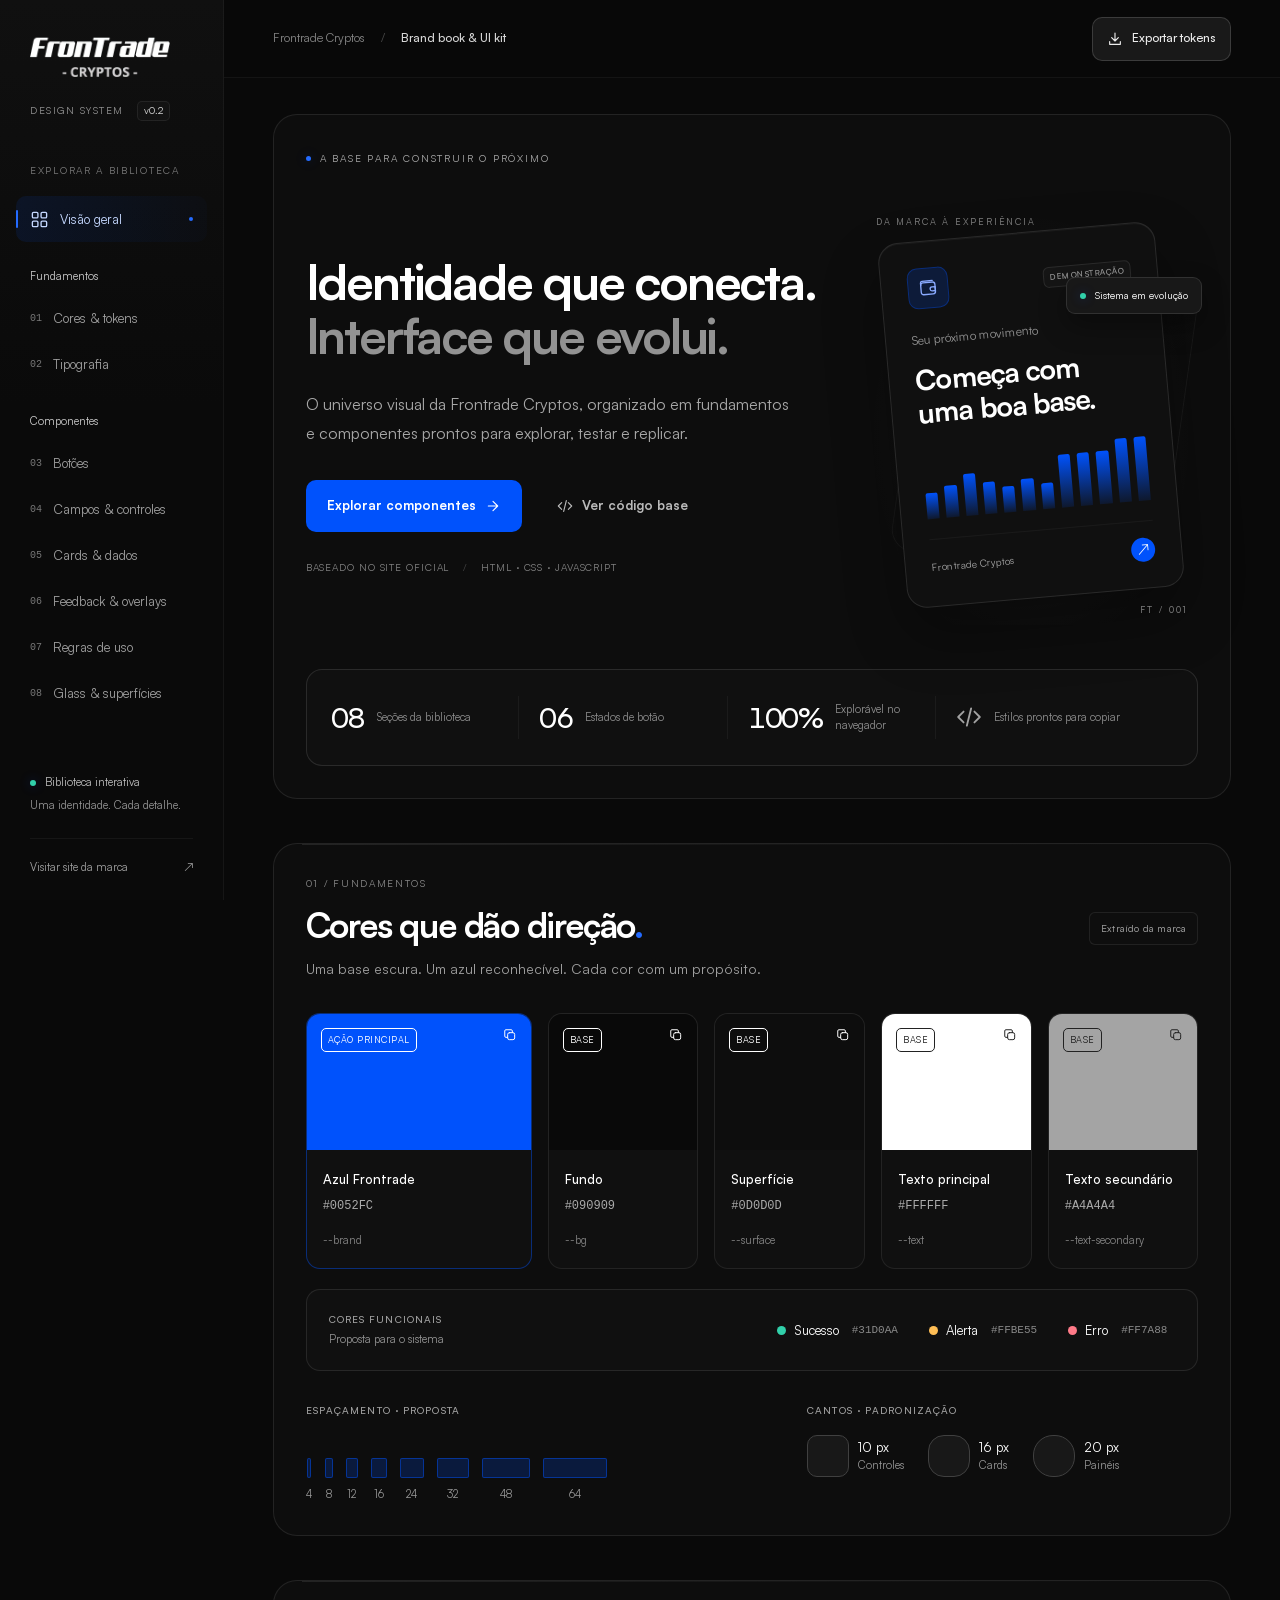
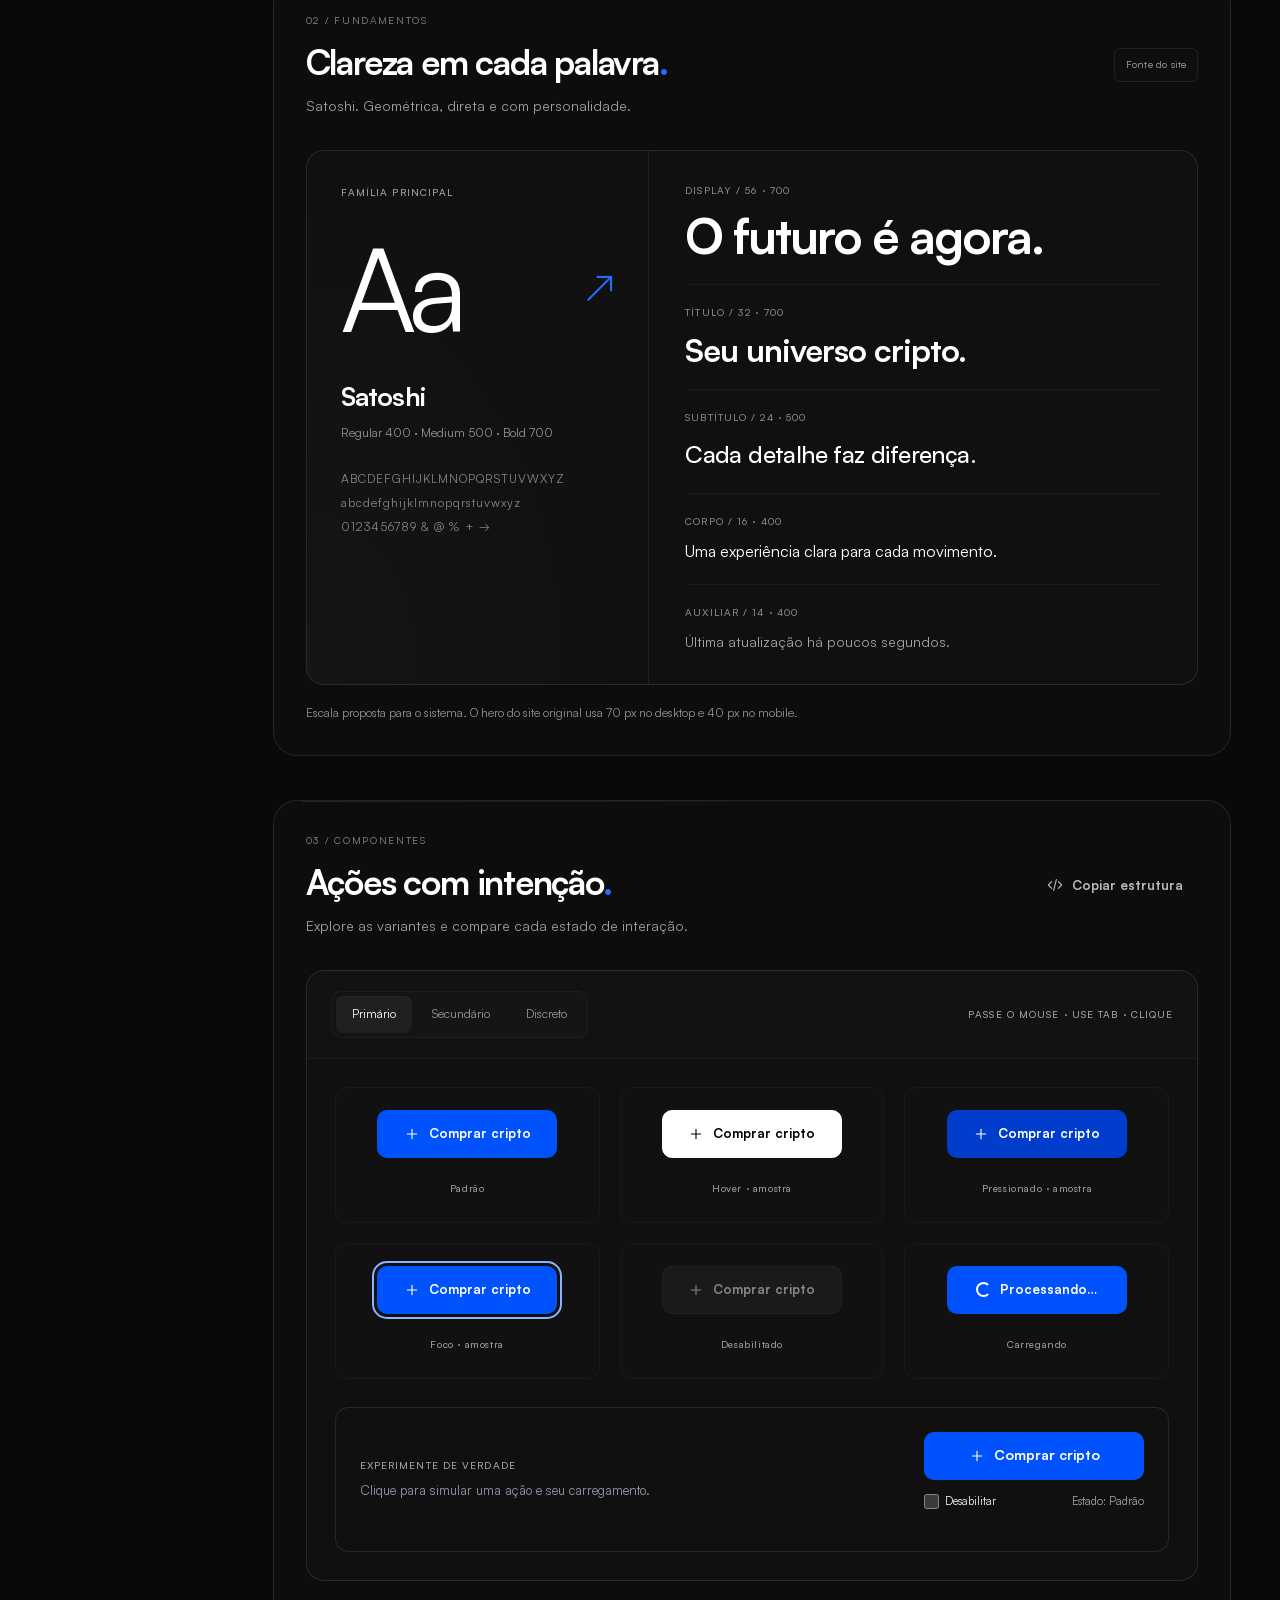
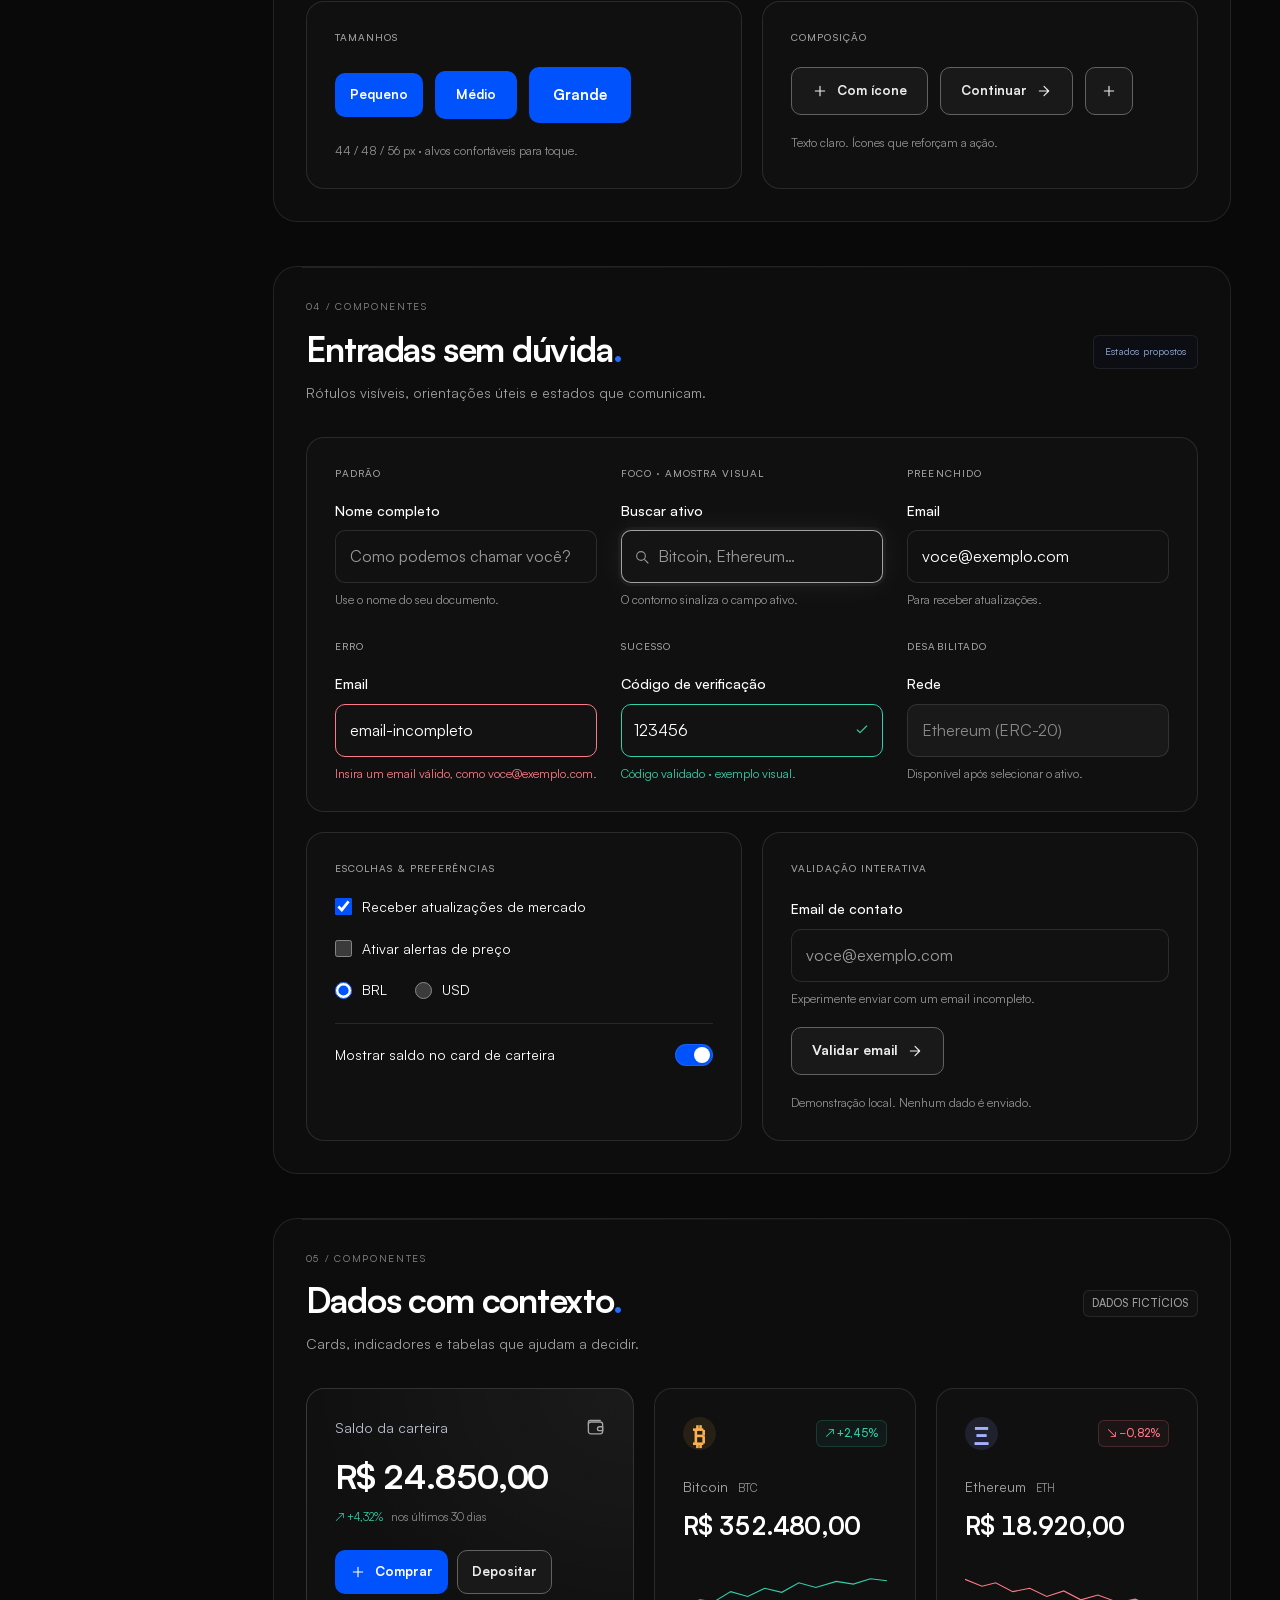
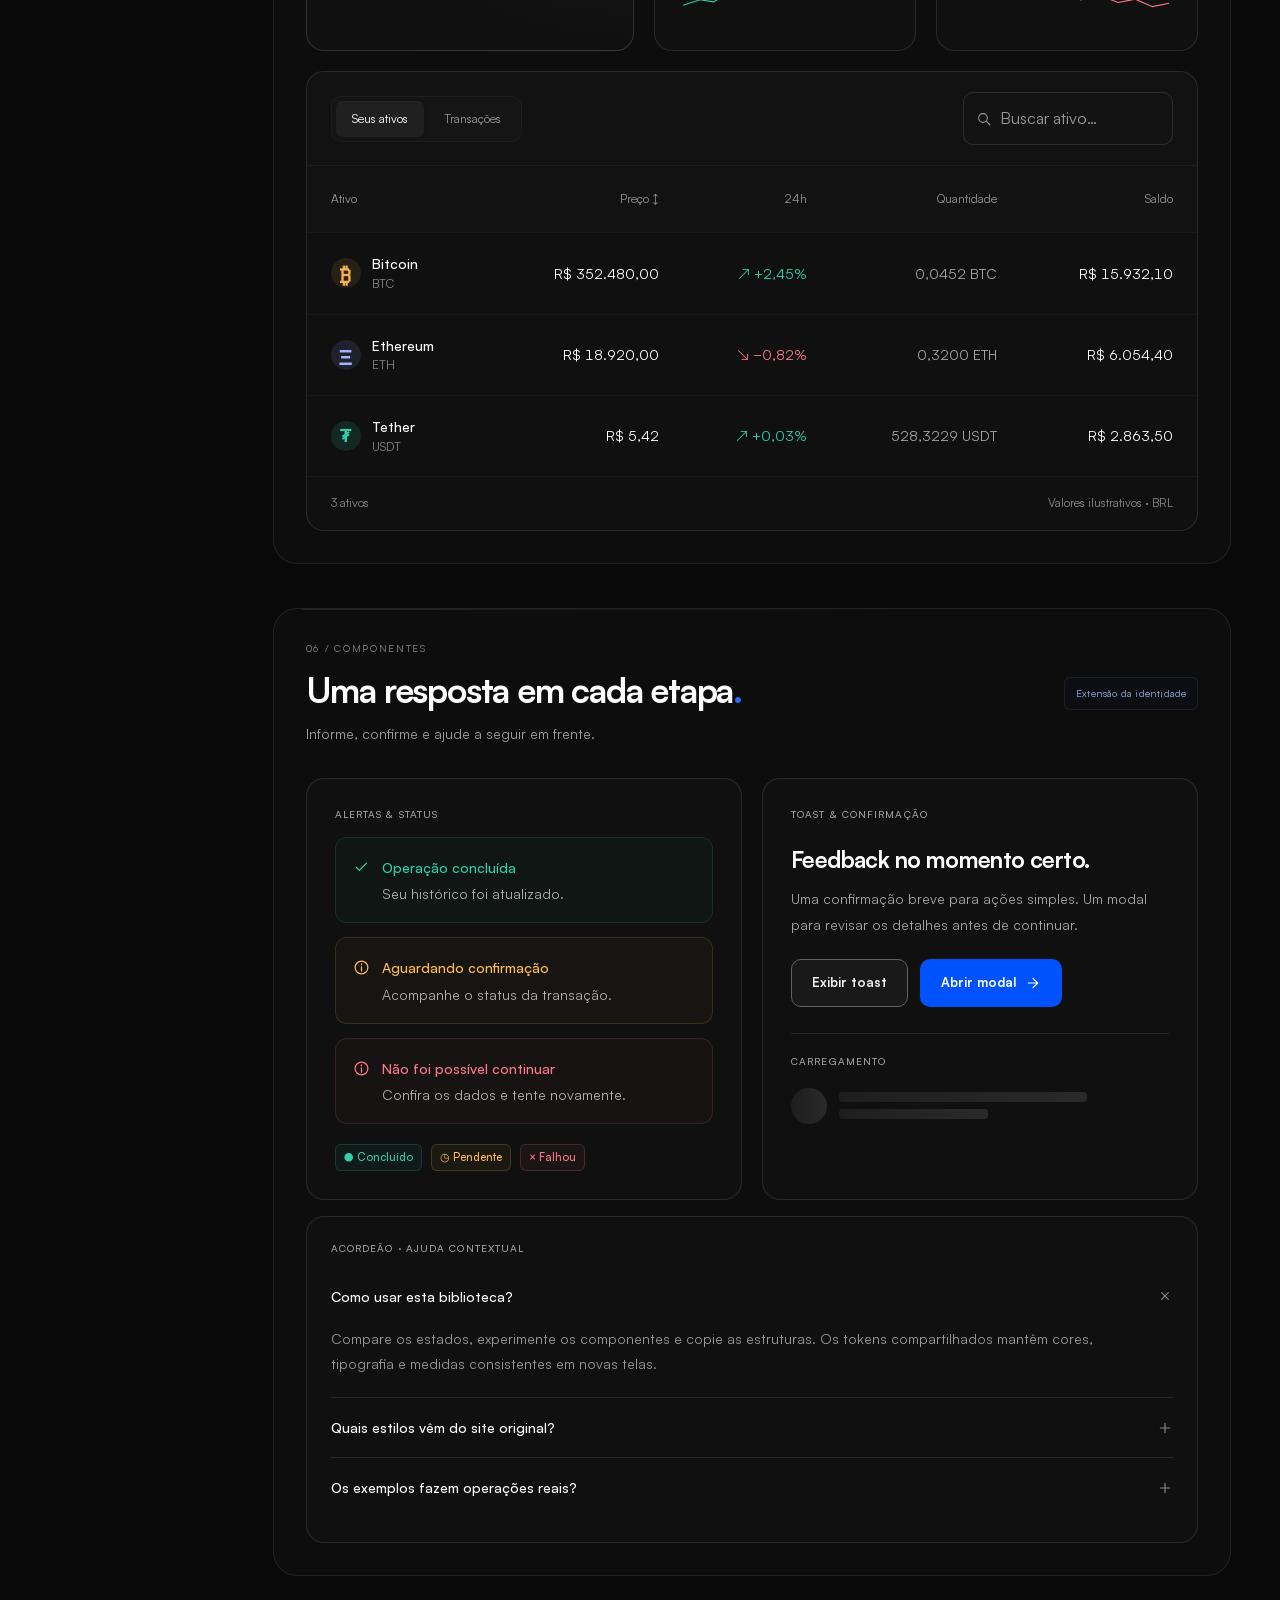
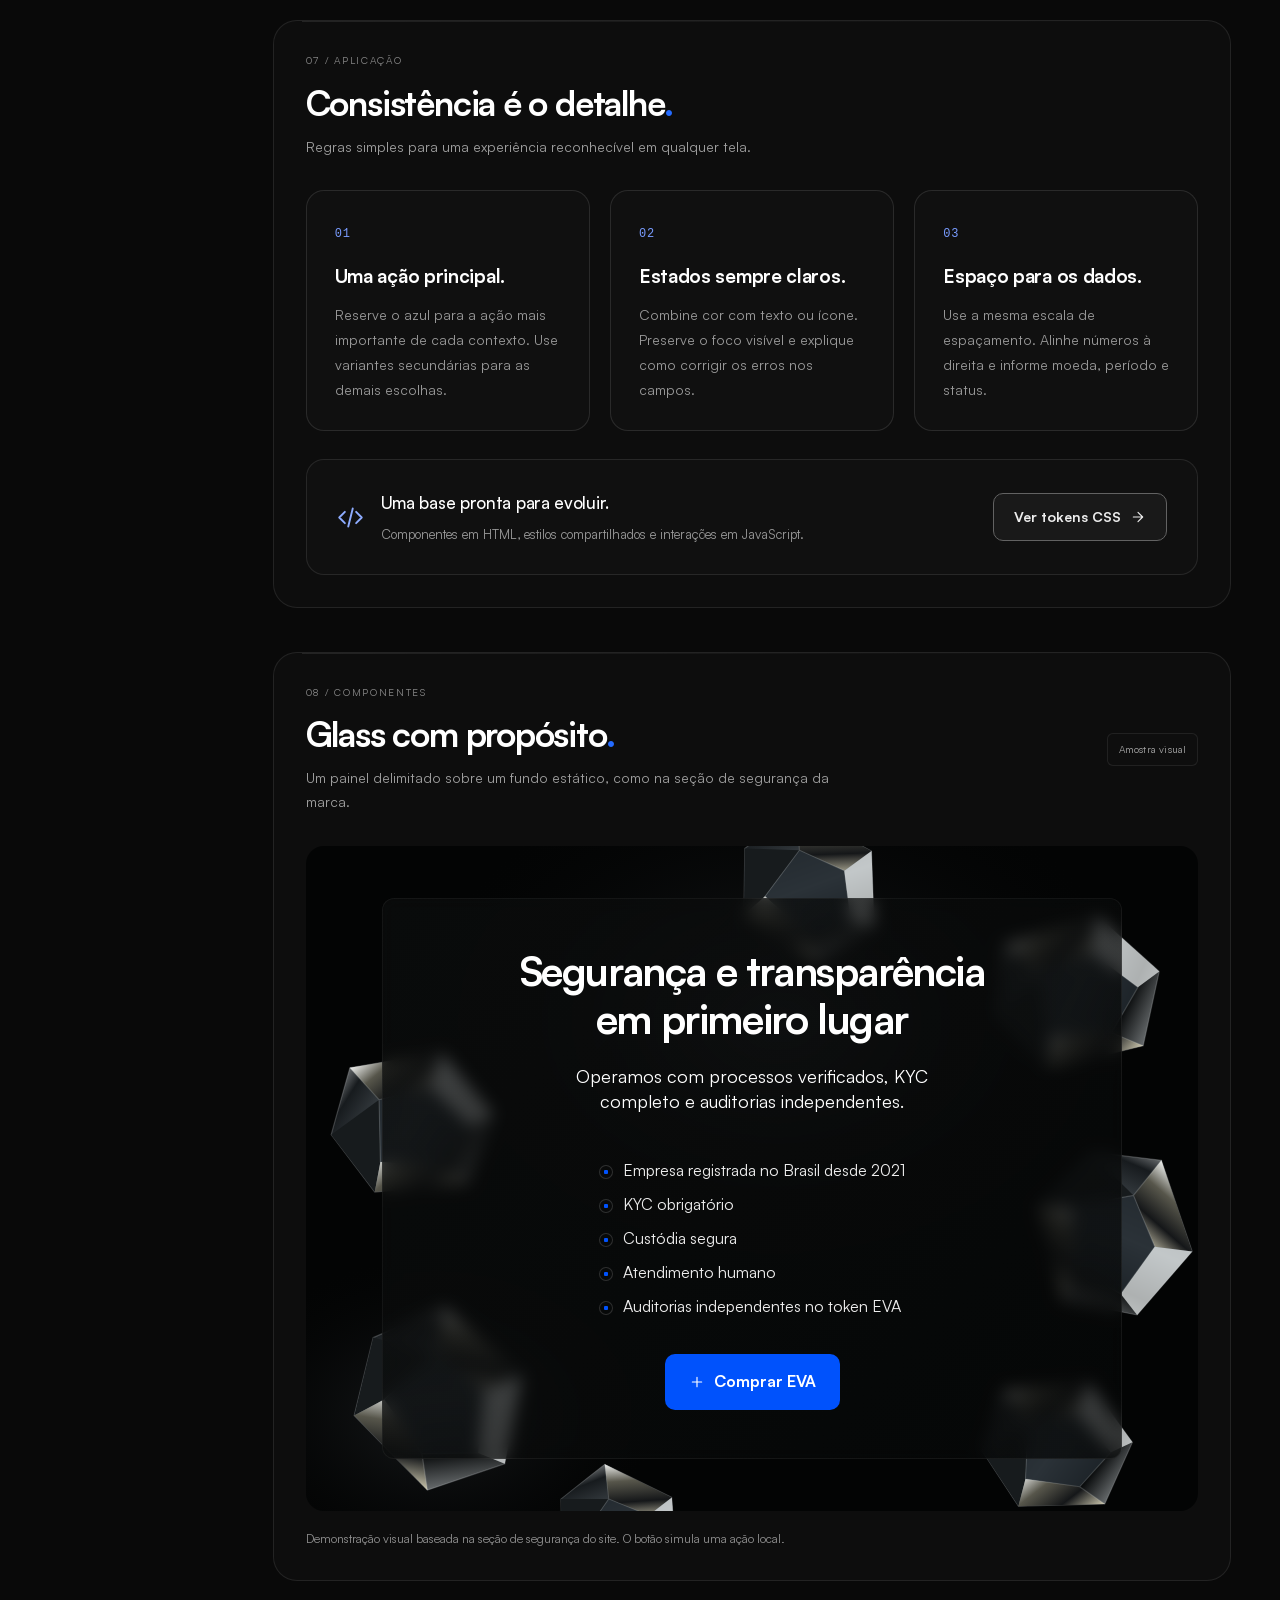
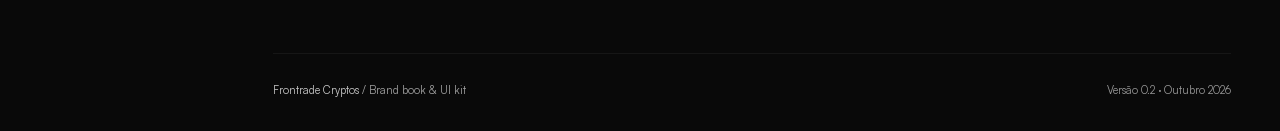
==== commit efc83b94: "Add dedicated security glass sample with static crystal backdrop" ====
--- a/frontrade-brand-book.html
+++ b/frontrade-brand-book.html
@@ -506,7 +506,7 @@
 .type-specimen { background: radial-gradient(ellipse at 0% 100%, #ffffff05, transparent 75%); }
 .panel-toolbar { background: #ffffff02; }
 .btn {
-  transition: background-size 1.05s cubic-bezier(.37, 0, .25, 1), color .85s ease-in-out, border-color .85s ease-in-out, box-shadow .55s ease;
+  transition: background-size .4s cubic-bezier(.37, 0, .25, 1), color .4s ease-in-out, border-color .4s ease-in-out, box-shadow .4s ease;
 }
 .field > input, .input-wrap, textarea {
   transition: border-color .45s ease, box-shadow .6s ease, background-color .6s ease;
@@ -538,12 +538,25 @@
   .floating-chip { right: -8px; font-size: 7px; }
 }
 
-/* A single, bounded glass surface, with no nested blur. */
-#overview {
-  background: linear-gradient(135deg, #ffffff08, #ffffff02 65%), #0c0c0cd9;
-  -webkit-backdrop-filter: blur(8px);
-  backdrop-filter: blur(8px);
-  box-shadow: inset 0 1px 0 #ffffff08;
+/* Glass is confined to the central security sample. The scenery is static. */
+.glass-stage { padding: 52px 32px; background: #030404 url('[data-uri]') center / cover no-repeat; border-radius: 18px; overflow: hidden; }
+.glass-security { max-width: 740px; margin: 0 auto; padding: 48px 32px; text-align: center; border: 1px solid #ffffff0d; border-radius: 12px; background: linear-gradient(135deg, #ffffff04, #00000014), #080909b8; -webkit-backdrop-filter: blur(8px); backdrop-filter: blur(8px); }
+.glass-security h3 { font-size: clamp(28px, 3.2vw, 44px); line-height: 1.18; letter-spacing: -1.4px; font-weight: 700; }
+.glass-security > p { font-size: 18px; line-height: 1.4; margin: 20px auto 0; max-width: 560px; }
+.glass-assurances { display: table; list-style: none; padding: 0; margin: 34px auto 36px; text-align: left; }
+.glass-assurances li { position: relative; padding-left: 24px; font-size: 16px; line-height: 1.5; margin-top: 10px; color: #ededed; }
+.glass-assurances li::before { content: ''; position: absolute; left: 0; top: 7px; width: 12px; height: 12px; border: 1px solid #ffffff28; border-radius: 50%; background: radial-gradient(circle, var(--brand) 0 2px, transparent 2.5px); }
+.glass-security .btn { font-size: 16px; }
+@media (max-width: 760px) {
+  .glass-stage { padding: 28px 12px; background-size: auto 100%; }
+  .glass-security { padding: 32px 18px; }
+  .glass-security h3 { font-size: clamp(24px, 6vw, 32px); letter-spacing: -.8px; }
+  .glass-security > p { font-size: 15px; }
+  .glass-desktop-break { display: none; }
+  .glass-assurances { margin: 26px auto 30px; }
+  .glass-assurances li { font-size: 13px; padding-left: 21px; }
+  .glass-assurances li::before { top: 4px; }
+  .glass-security .btn { font-size: 14px; padding: 14px 20px; min-height: 50px; }
 }
 </style>
 </head>
@@ -578,6 +591,7 @@
     <a class="nav-link" href="#data"><span class="nav-number">05</span>Cards & dados</a>
     <a class="nav-link" href="#feedback"><span class="nav-number">06</span>Feedback & overlays</a>
     <a class="nav-link" href="#rules"><span class="nav-number">07</span>Regras de uso</a>
+    <a class="nav-link" href="#glass"><span class="nav-number">08</span>Glass & superfícies</a>
   </nav>
   <div class="sidebar-bottom"><span class="live-dot"></span> Biblioteca interativa<p>Uma identidade. Cada detalhe.</p><a href="https://frontradecryptos.com/" target="_blank" rel="noopener noreferrer">Visitar site da marca <span>↗</span></a></div>
 </aside>
@@ -588,7 +602,7 @@
       <div class="eyebrow"><span class="live-dot"></span> A BASE PARA CONSTRUIR O PRÓXIMO</div>
       <div class="hero-grid"><div><h1>Identidade que conecta.<br><span>Interface que evolui.</span></h1><p class="hero-description">O universo visual da Frontrade Cryptos, organizado em fundamentos e componentes prontos para explorar, testar e replicar.</p><div class="hero-actions"><a href="#buttons" class="btn primary">Explorar componentes <svg class="icon"><use href="#i-arrow"/></svg></a><button class="btn ghost" id="open-code"><svg class="icon"><use href="#i-code"/></svg>Ver código base</button></div><div class="hero-meta"><span>BASEADO NO SITE OFICIAL</span><span class="divider">/</span><span>HTML · CSS · JAVASCRIPT</span></div></div>
       <div class="hero-art" role="img" aria-label="Exemplo de card de carteira"><div class="art-grid"></div><span class="art-caption">DA MARCA À EXPERIÊNCIA</span><div class="floating-chip"><span class="live-dot"></span> Sistema em evolução</div><div class="hero-card"><div class="card-top"><span class="wallet-icon"><svg class="icon"><use href="#i-wallet"/></svg></span><span class="badge neutral">DEMONSTRAÇÃO</span></div><span class="muted">Seu próximo movimento</span><h2>Começa com<br>uma boa base.</h2><div class="mini-chart" aria-hidden="true"><span></span><span></span><span></span><span></span><span></span><span></span><span></span><span></span><span></span><span></span><span></span><span></span></div><div class="card-bottom"><span>Frontrade Cryptos</span><span class="circle-arrow">↗</span></div></div><span class="art-index">FT / 001</span></div></div>
-      <div class="overview-strip"><div><strong>07</strong><span>Seções da biblioteca</span></div><div><strong>06</strong><span>Estados de botão</span></div><div><strong>100%</strong><span>Explorável no navegador</span></div><div><svg class="icon"><use href="#i-code"/></svg><span>Estilos prontos para copiar</span></div></div>
+      <div class="overview-strip"><div><strong>08</strong><span>Seções da biblioteca</span></div><div><strong>06</strong><span>Estados de botão</span></div><div><strong>100%</strong><span>Explorável no navegador</span></div><div><svg class="icon"><use href="#i-code"/></svg><span>Estilos prontos para copiar</span></div></div>
     </section>
 
     <section id="colors" class="book-section"><div class="section-head"><div><div class="section-kicker">01 / FUNDAMENTOS</div><h2>Cores que dão direção<span>.</span></h2><p>Uma base escura. Um azul reconhecível. Cada cor com um propósito.</p></div><span class="source-badge">Extraído da marca</span></div>
@@ -620,6 +634,24 @@
     </section>
 
     <section id="rules" class="book-section"><div class="section-head"><div><div class="section-kicker">07 / APLICAÇÃO</div><h2>Consistência é o detalhe<span>.</span></h2><p>Regras simples para uma experiência reconhecível em qualquer tela.</p></div></div><div class="rules-grid"><article class="panel inset"><span class="rule-number">01</span><h3>Uma ação principal.</h3><p>Reserve o azul para a ação mais importante de cada contexto. Use variantes secundárias para as demais escolhas.</p></article><article class="panel inset"><span class="rule-number">02</span><h3>Estados sempre claros.</h3><p>Combine cor com texto ou ícone. Preserve o foco visível e explique como corrigir os erros nos campos.</p></article><article class="panel inset"><span class="rule-number">03</span><h3>Espaço para os dados.</h3><p>Use a mesma escala de espaçamento. Alinhe números à direita e informe moeda, período e status.</p></article></div><div class="closing"><div><svg class="icon"><use href="#i-code"/></svg><div><strong>Uma base pronta para evoluir.</strong><p>Componentes em HTML, estilos compartilhados e interações em JavaScript.</p></div></div><button class="btn secondary" id="view-css">Ver tokens CSS<svg class="icon"><use href="#i-arrow"/></svg></button></div></section>
+    <section id="glass" class="book-section">
+      <div class="section-head"><div><div class="section-kicker">08 / COMPONENTES</div><h2>Glass com propósito<span>.</span></h2><p>Um painel delimitado sobre um fundo estático, como na seção de segurança da marca.</p></div><span class="source-badge">Amostra visual</span></div>
+      <div class="glass-stage">
+        <article class="glass-security" aria-labelledby="glass-title">
+          <h3 id="glass-title">Segurança e transparência<br>em primeiro lugar</h3>
+          <p>Operamos com processos verificados, KYC<br class="glass-desktop-break"> completo e auditorias independentes.</p>
+          <ul class="glass-assurances">
+            <li>Empresa registrada no Brasil desde 2021</li>
+            <li>KYC obrigatório</li>
+            <li>Custódia segura</li>
+            <li>Atendimento humano</li>
+            <li>Auditorias independentes no token EVA</li>
+          </ul>
+          <button class="btn primary large" data-demo-action><svg class="icon"><use href="#i-plus"/></svg>Comprar EVA</button>
+        </article>
+      </div>
+      <p class="section-note">Demonstração visual baseada na seção de segurança do site. O botão simula uma ação local.</p>
+    </section>
     <footer><span>Frontrade Cryptos <span class="muted">/ Brand book & UI kit</span></span><span>Versão 0.2 · Outubro 2026</span></footer>
   </main>
 </div>
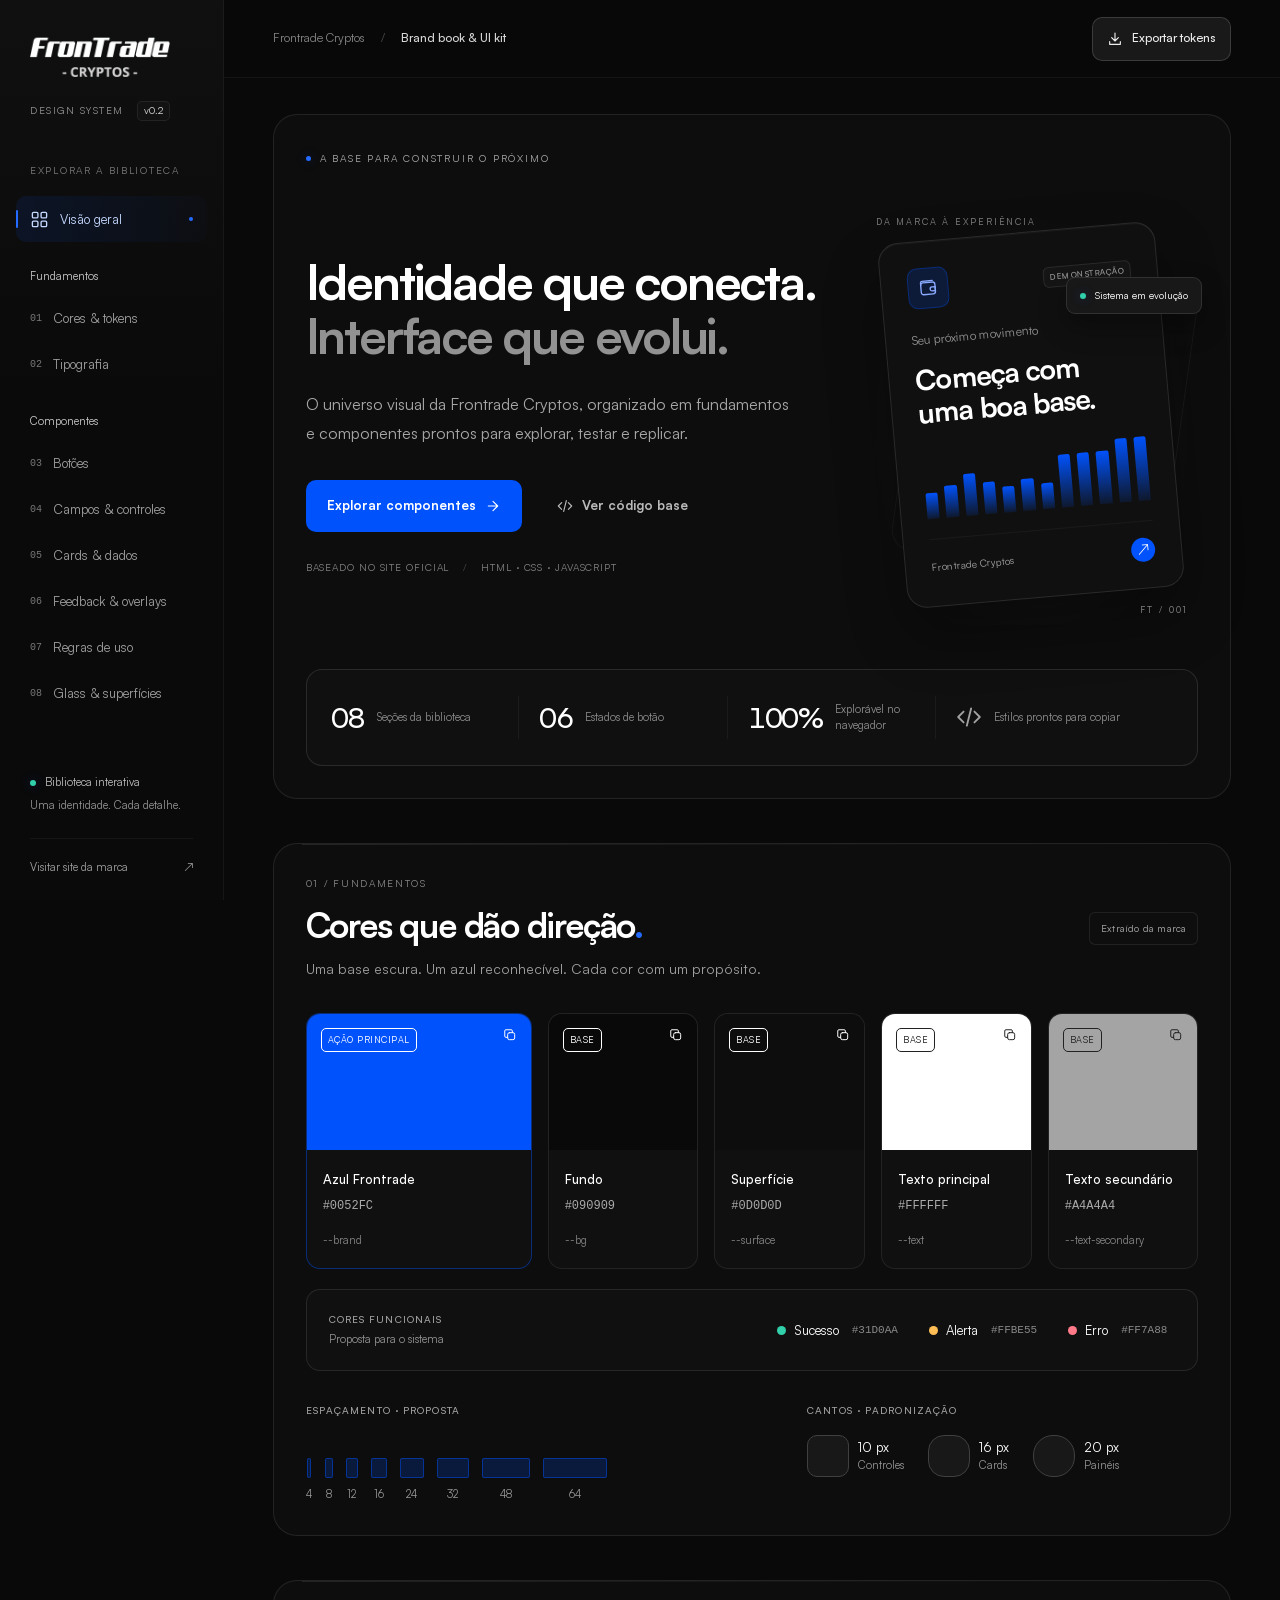
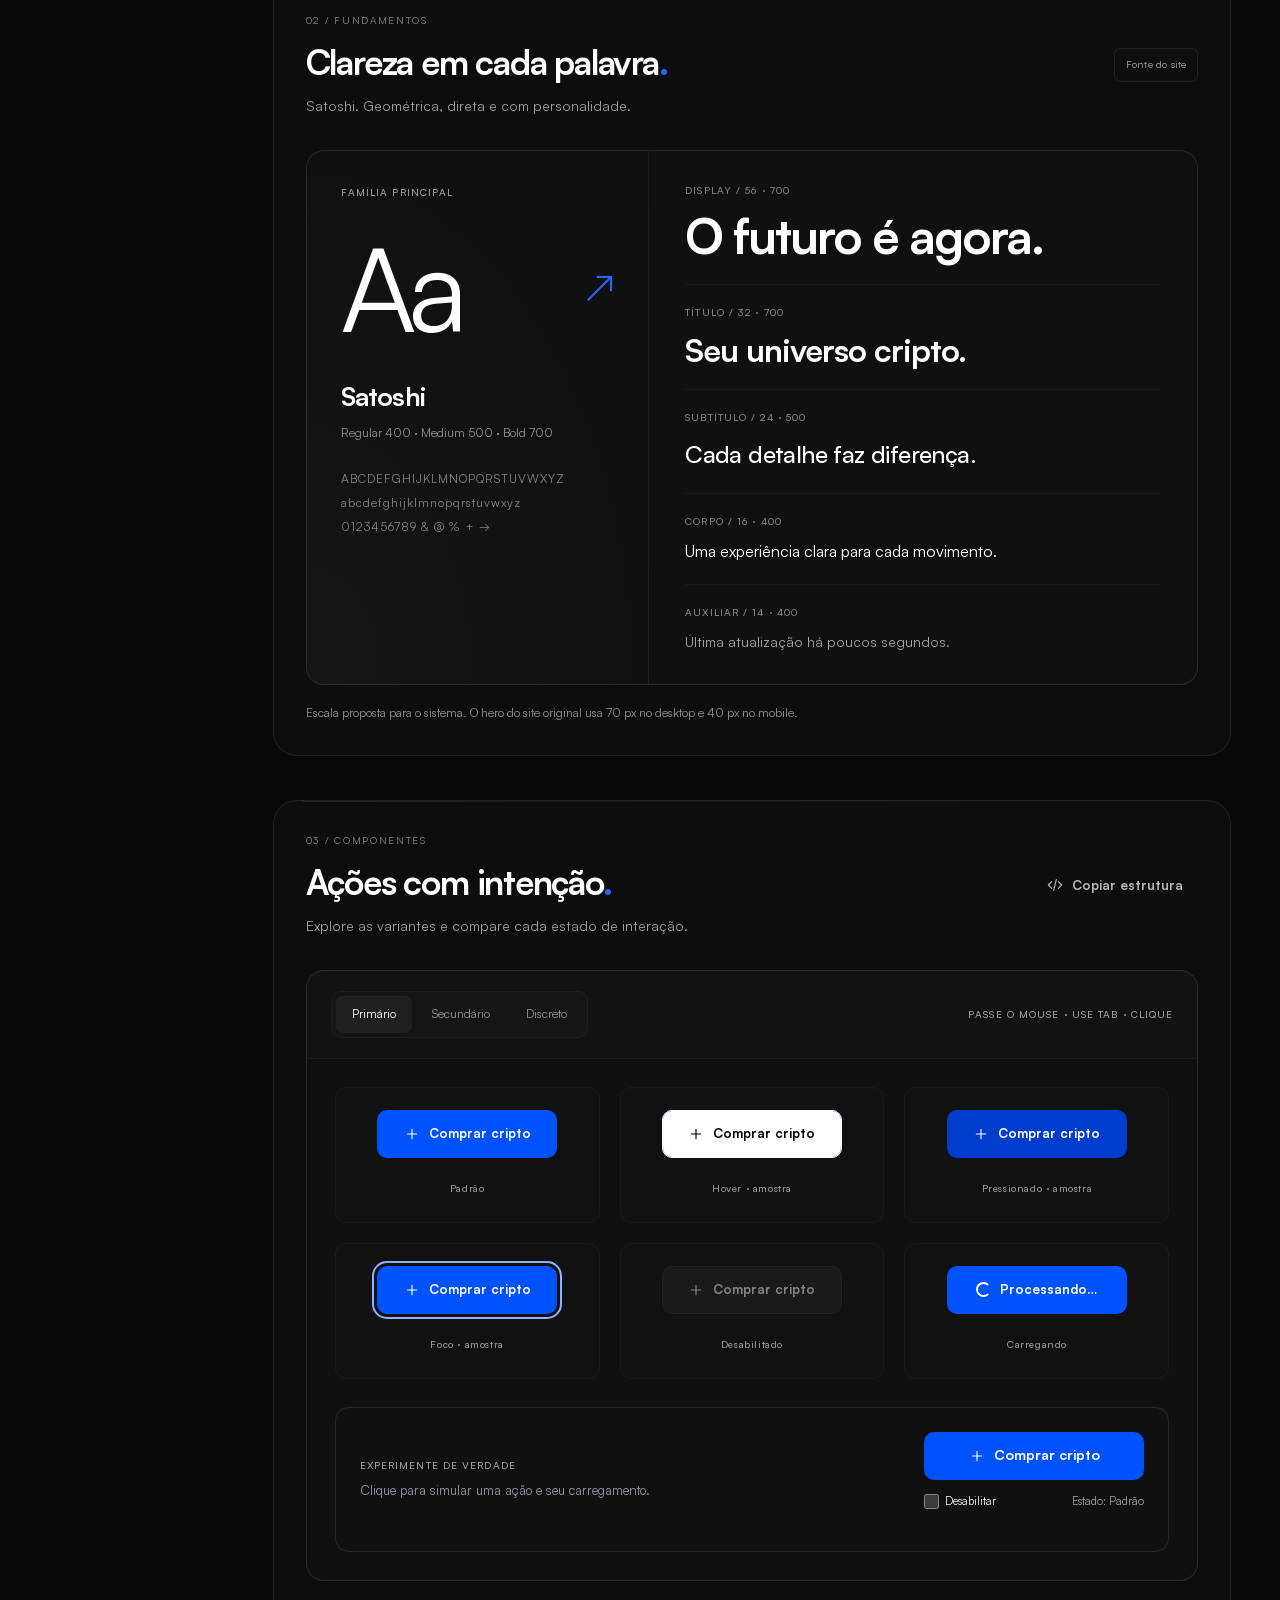
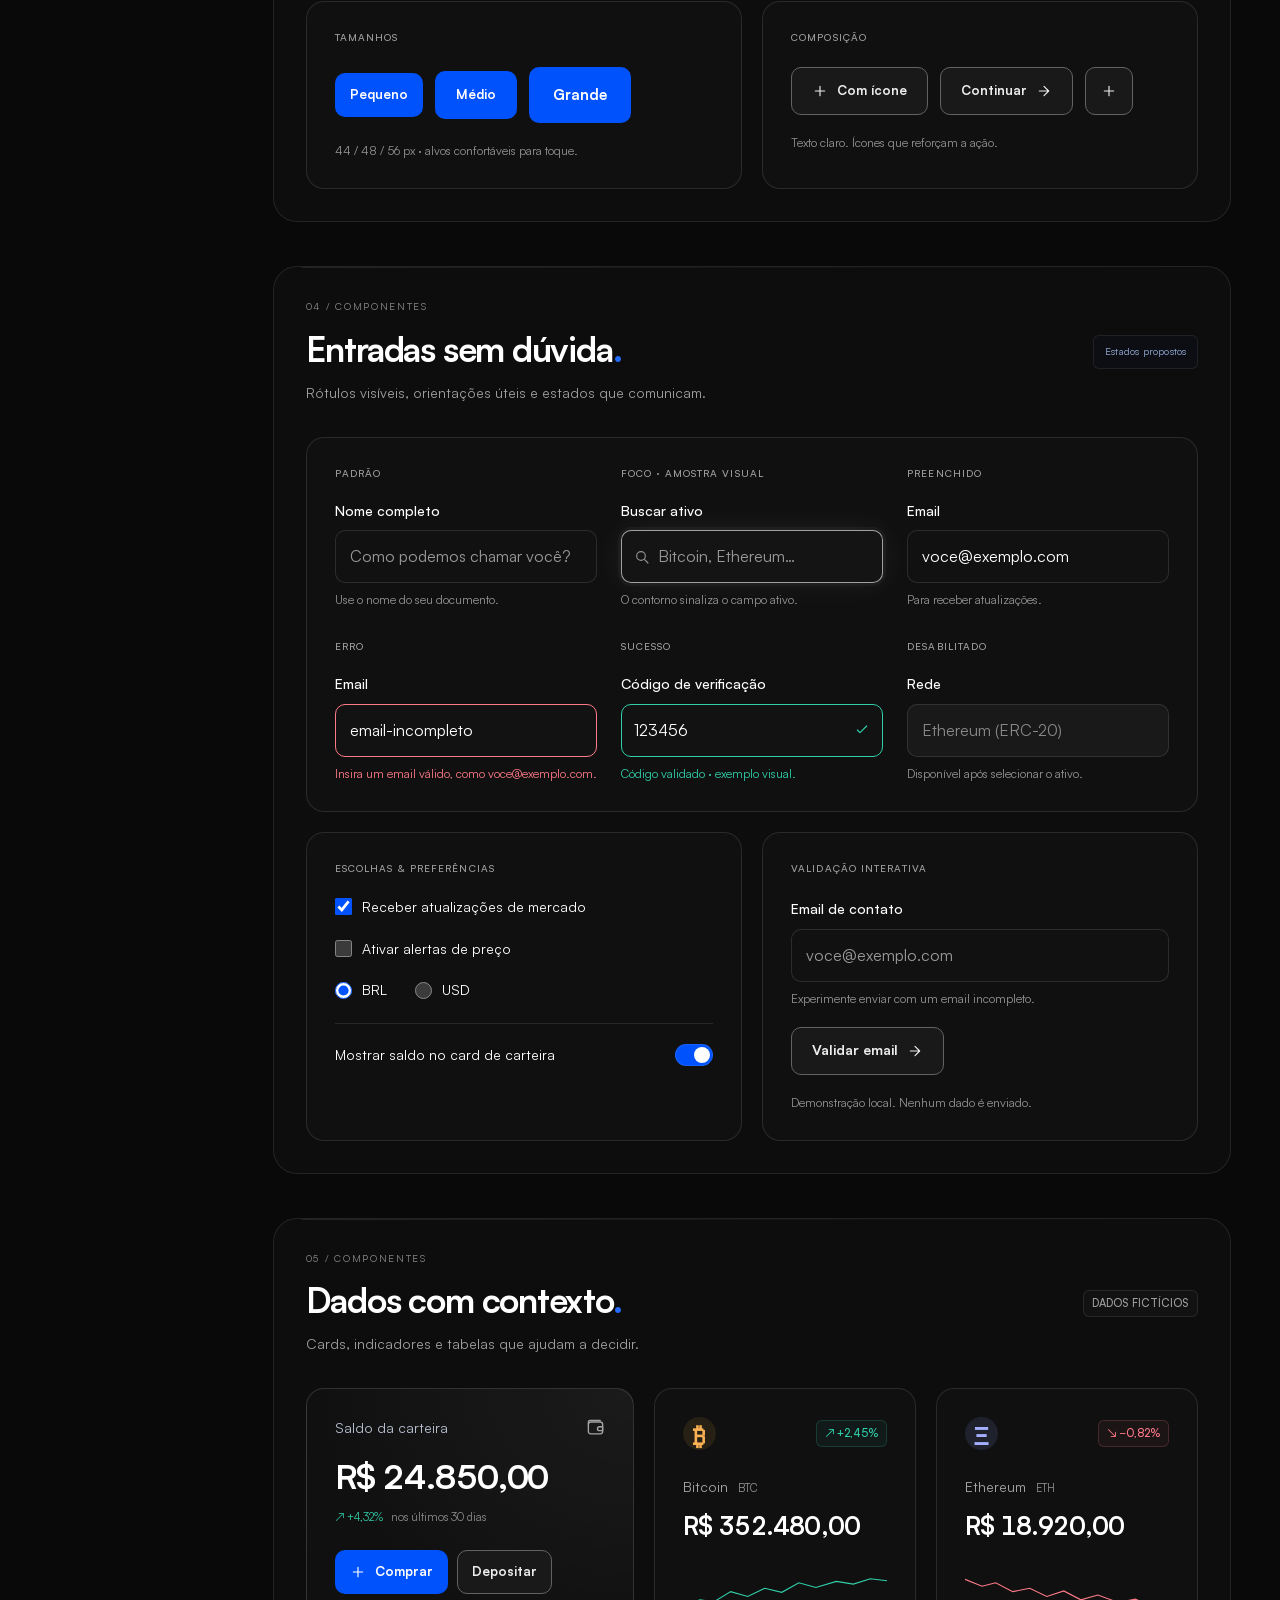
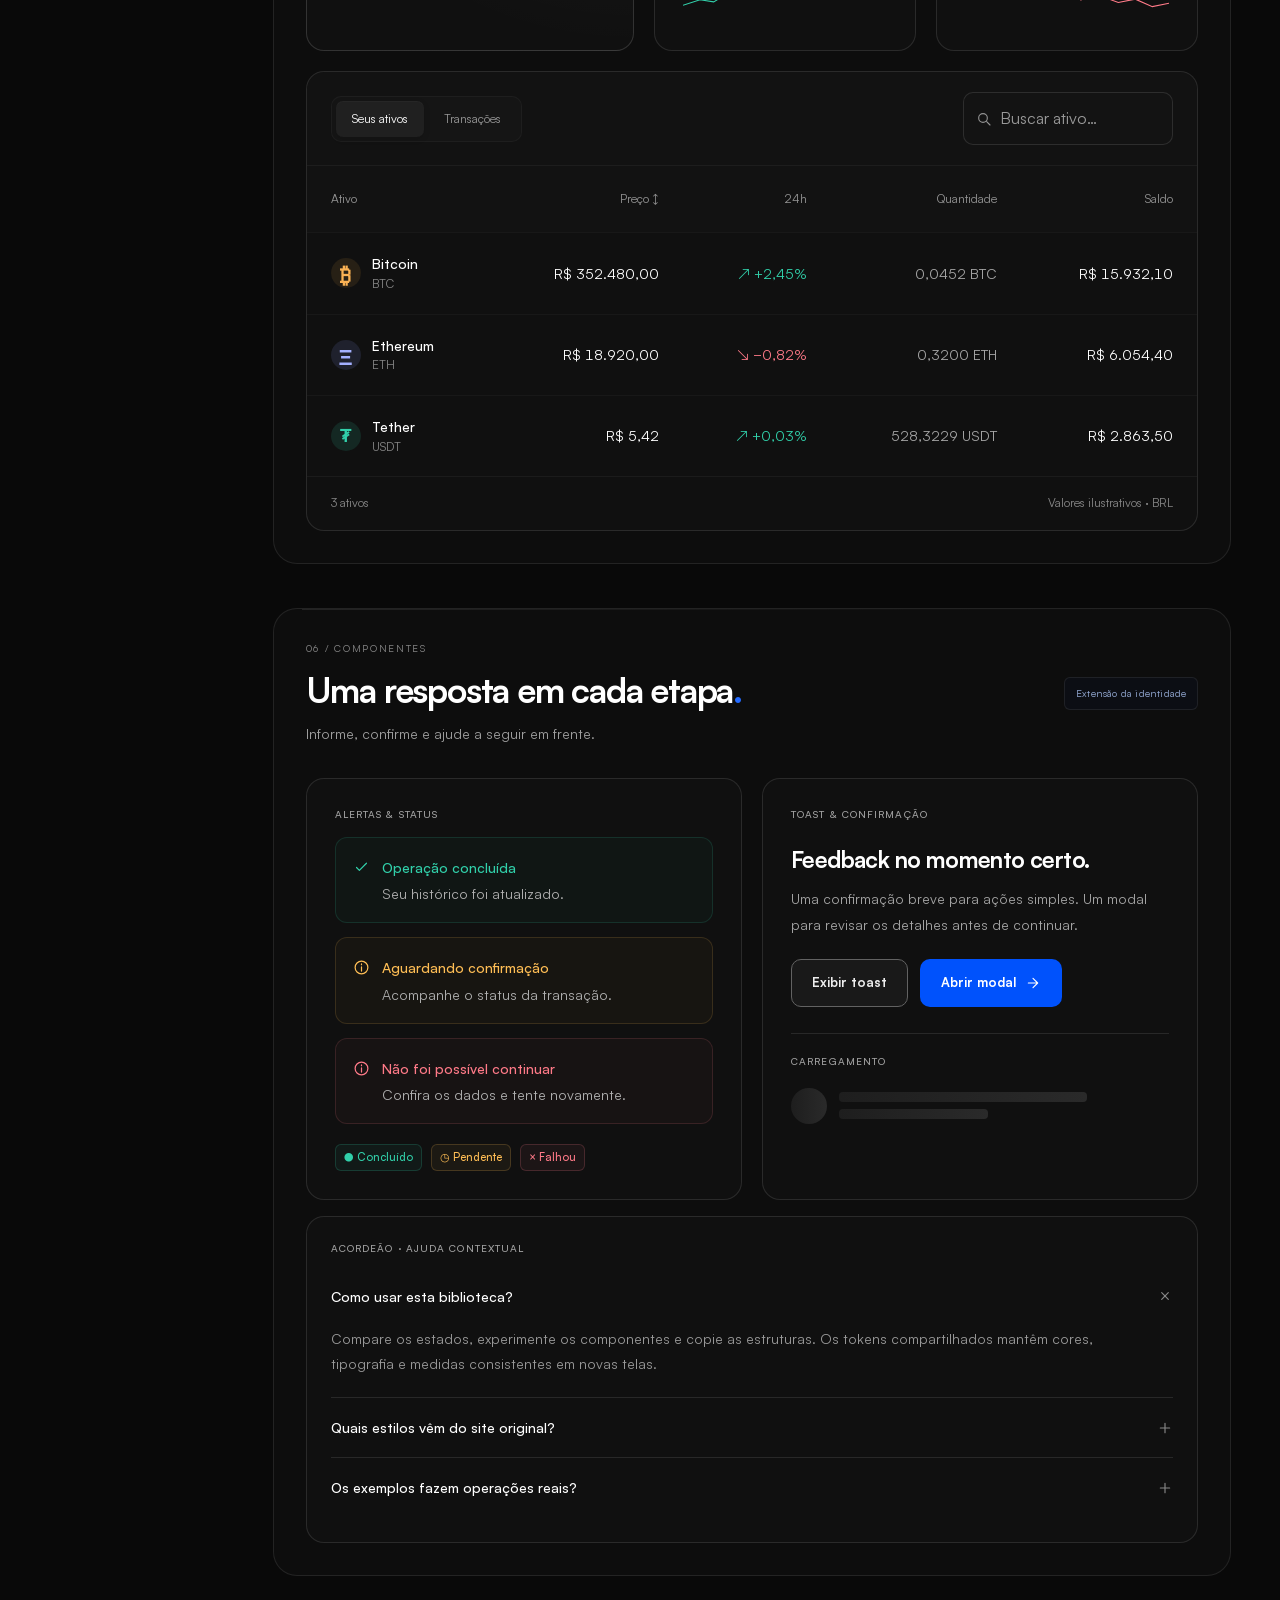
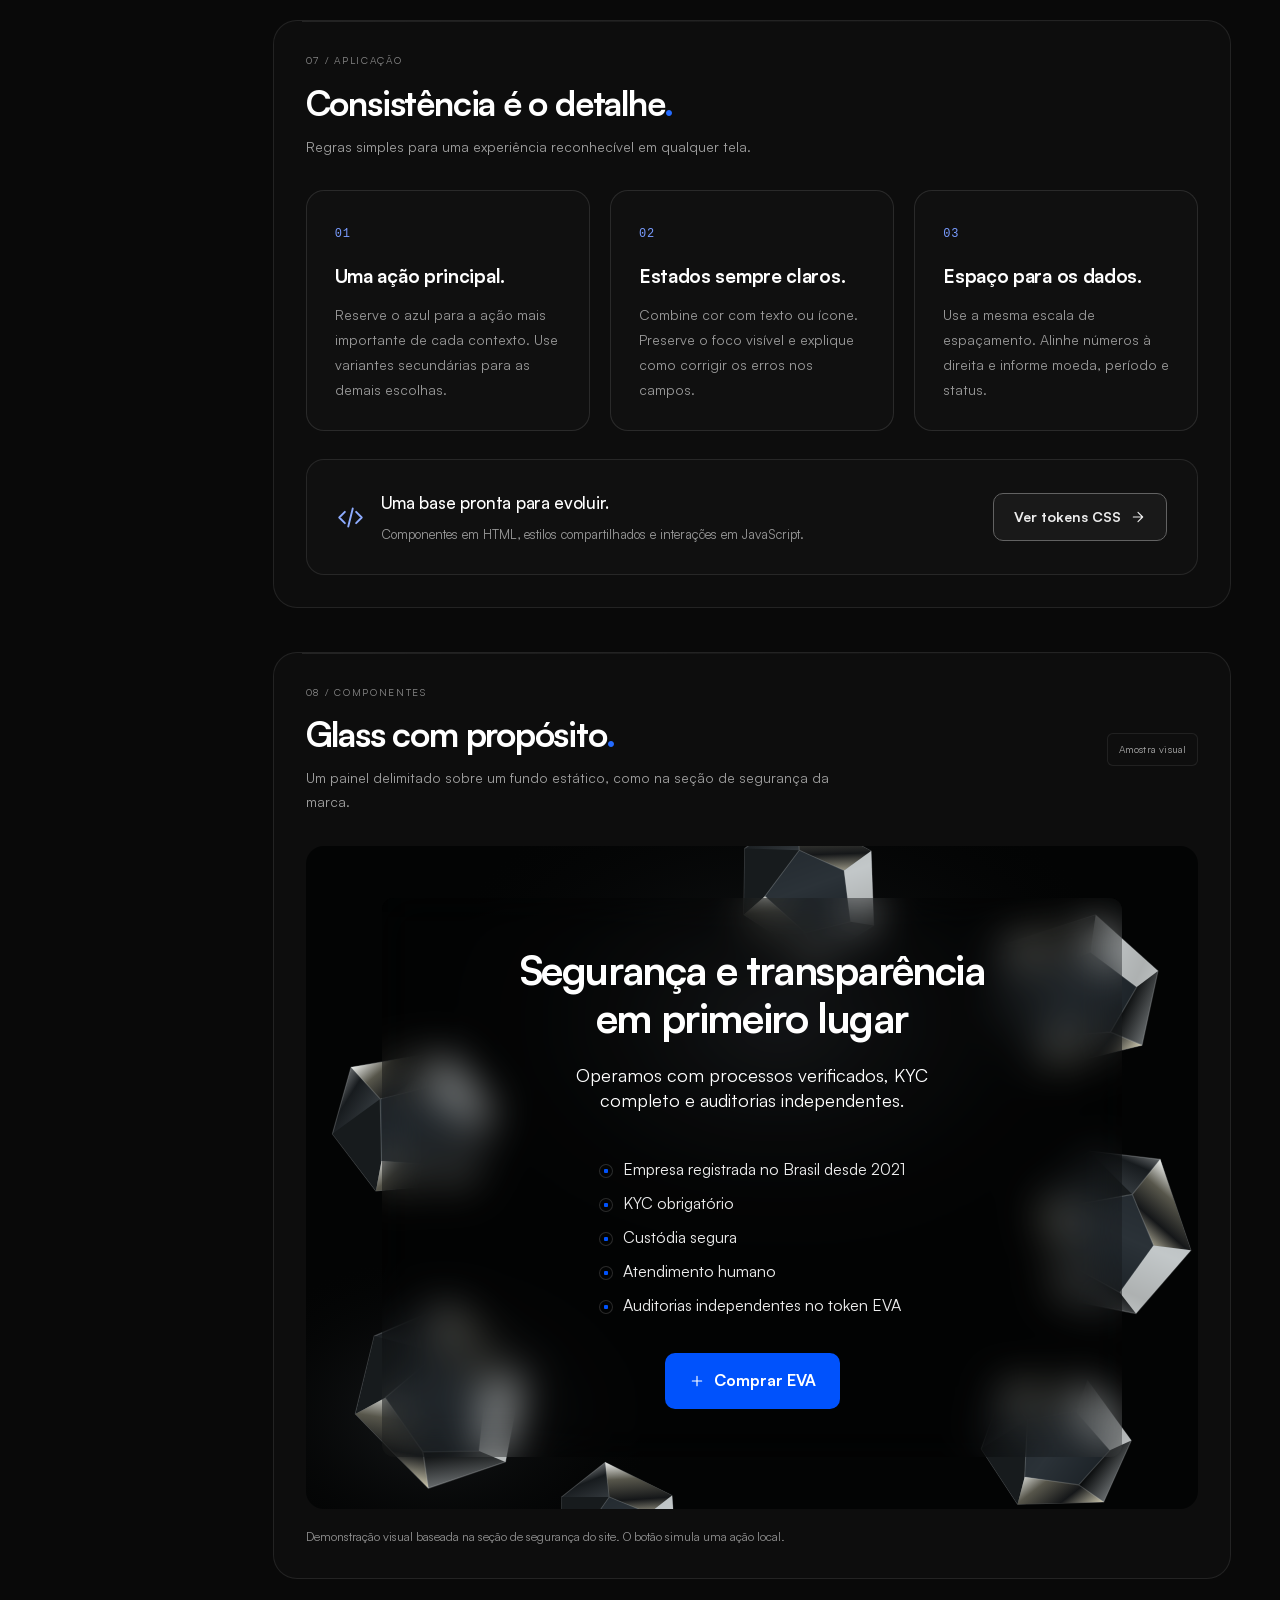
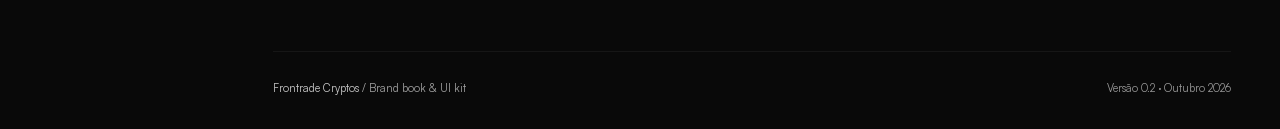
==== commit 072f7639: "Match original center-out button fill and localized security glass styles" ====
--- a/frontrade-brand-book.html
+++ b/frontrade-brand-book.html
@@ -65,37 +65,21 @@
 .state-grid { grid-template-columns: repeat(3, minmax(0, 1fr)); }
 .state-cell .btn { font-size: 13px; min-height: 48px; }
 .state-cell .label { min-height: 34px; text-align: center; display: grid; place-items: center; letter-spacing: .6px; }
-.btn {
-  font-size: 14px;
-  background-image: linear-gradient(135deg, #fff calc(100% - 40px), transparent calc(100% - 40px)), linear-gradient(135deg, transparent 40px, #fff 40px);
-  background-position: left center, right center;
-  background-repeat: no-repeat;
-  background-size: 0% 100%, 0% 100%;
-  transition: background-size .52s cubic-bezier(.22, 1, .36, 1), color .39s ease, border-color .39s ease, box-shadow .18s;
-}
-/* 45-degree right-leaning fronts; overlap fully behind labels and icons. */
-.btn.primary, .btn.secondary, .btn.ghost,
-.btn.primary.state-hover, .btn.secondary.state-hover, .btn.ghost.state-hover {
-  background-image: linear-gradient(135deg, #fff calc(100% - 40px), transparent calc(100% - 40px)), linear-gradient(135deg, transparent 40px, #fff 40px);
-  background-position: left center, right center;
-  background-repeat: no-repeat;
-  background-size: 0% 100%, 0% 100%;
-}
-.btn.state-hover:not(:disabled):not([aria-disabled="true"]):not([aria-busy="true"]):not(.state-pressed):not(:active) {
-  background-size: calc(50% + 64px) 100%, calc(50% + 64px) 100%;
-  color: #000;
-  border-color: #fff;
-}
+/* Original-site hover: a skewed white band expands from the center. */
+.btn { font-size: 14px; position: relative; isolation: isolate; overflow: hidden; }
+.btn::after { content: ''; position: absolute; inset: 0 -20%; z-index: -1; background: #fff; pointer-events: none; transform-origin: center; transform: skewX(-45deg) scaleX(0); transition: transform .4s ease; }
+.btn.state-hover:not(:disabled):not([aria-disabled="true"]):not([aria-busy="true"]):not(.state-pressed):not(:active) { color: #000; border-color: #fff; }
+.btn.state-hover:not(:disabled):not([aria-disabled="true"]):not([aria-busy="true"]):not(.state-pressed):not(:active)::after { transform: skewX(-45deg) scaleX(1); }
 .btn.small, .sample-row .btn, .button-extras .btn { font-size: 13px; }
 .btn.large { font-size: 15px; }
 .btn.secondary { border-color: var(--border-control); }
 .btn:focus-visible, .btn.state-focus { outline: 2px solid var(--focus); outline-offset: 3px; }
 @media (hover: hover) and (pointer: fine) {
   .btn:hover:not(:disabled):not([aria-disabled="true"]):not([aria-busy="true"]):not(.state-pressed):not(:active) {
-    background-size: calc(50% + 64px) 100%, calc(50% + 64px) 100%;
     color: #000;
     border-color: #fff;
   }
+  .btn:hover:not(:disabled):not([aria-disabled="true"]):not([aria-busy="true"]):not(.state-pressed):not(:active)::after { transform: skewX(-45deg) scaleX(1); }
 }
 /* Pressed, disabled and busy states take precedence over hover. */
 .btn.primary:active, .btn.primary.state-pressed { background: var(--brand-pressed); color: #fff; }
@@ -506,7 +490,7 @@
 .type-specimen { background: radial-gradient(ellipse at 0% 100%, #ffffff05, transparent 75%); }
 .panel-toolbar { background: #ffffff02; }
 .btn {
-  transition: background-size .4s cubic-bezier(.37, 0, .25, 1), color .4s ease-in-out, border-color .4s ease-in-out, box-shadow .4s ease;
+  transition: color .4s ease, border-color .4s ease, box-shadow .4s ease;
 }
 .field > input, .input-wrap, textarea {
   transition: border-color .45s ease, box-shadow .6s ease, background-color .6s ease;
@@ -540,7 +524,7 @@
 
 /* Glass is confined to the central security sample. The scenery is static. */
 .glass-stage { padding: 52px 32px; background: #030404 url('[data-uri]') center / cover no-repeat; border-radius: 18px; overflow: hidden; }
-.glass-security { max-width: 740px; margin: 0 auto; padding: 48px 32px; text-align: center; border: 1px solid #ffffff0d; border-radius: 12px; background: linear-gradient(135deg, #ffffff04, #00000014), #080909b8; -webkit-backdrop-filter: blur(8px); backdrop-filter: blur(8px); }
+.glass-security { max-width: 740px; margin: 0 auto; padding: 48px 32px; text-align: center; border: 0; border-radius: 12px; background: #00000033; -webkit-backdrop-filter: blur(20px); backdrop-filter: blur(20px); }
 .glass-security h3 { font-size: clamp(28px, 3.2vw, 44px); line-height: 1.18; letter-spacing: -1.4px; font-weight: 700; }
 .glass-security > p { font-size: 18px; line-height: 1.4; margin: 20px auto 0; max-width: 560px; }
 .glass-assurances { display: table; list-style: none; padding: 0; margin: 34px auto 36px; text-align: left; }
